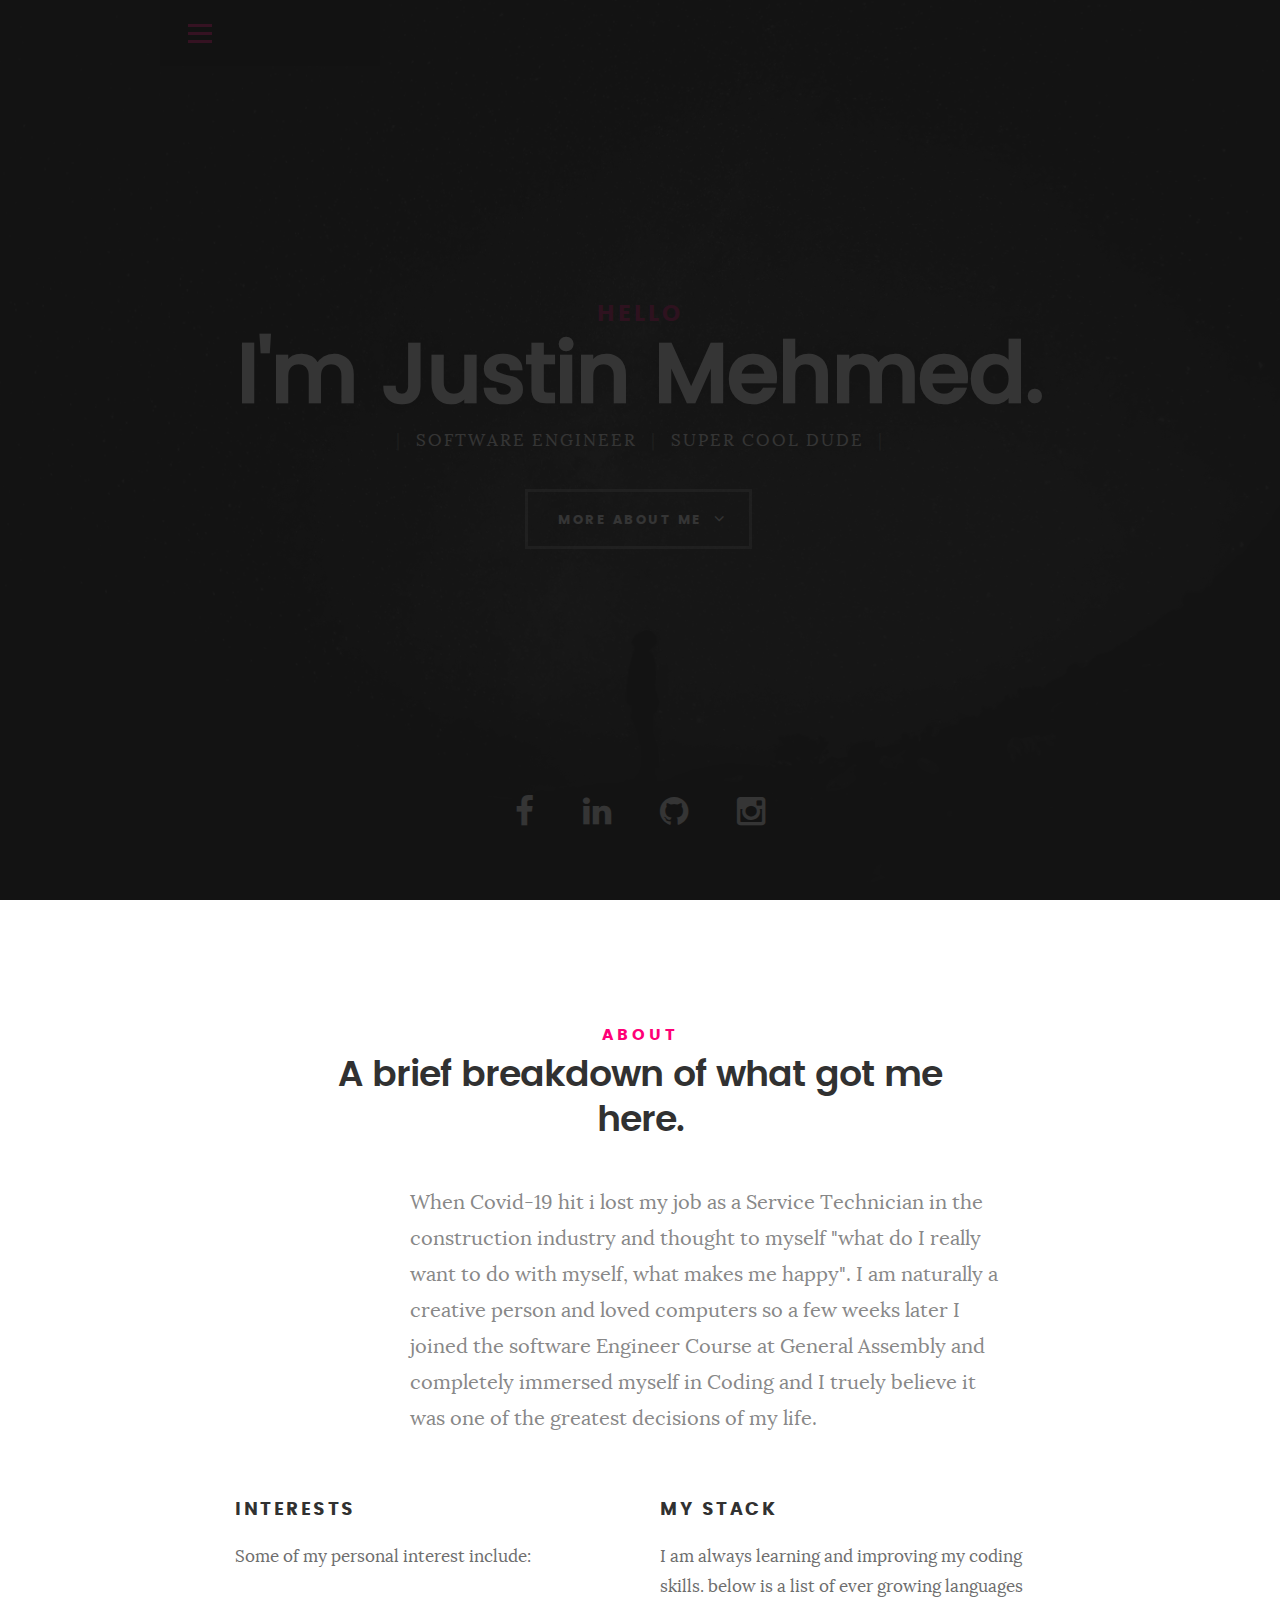
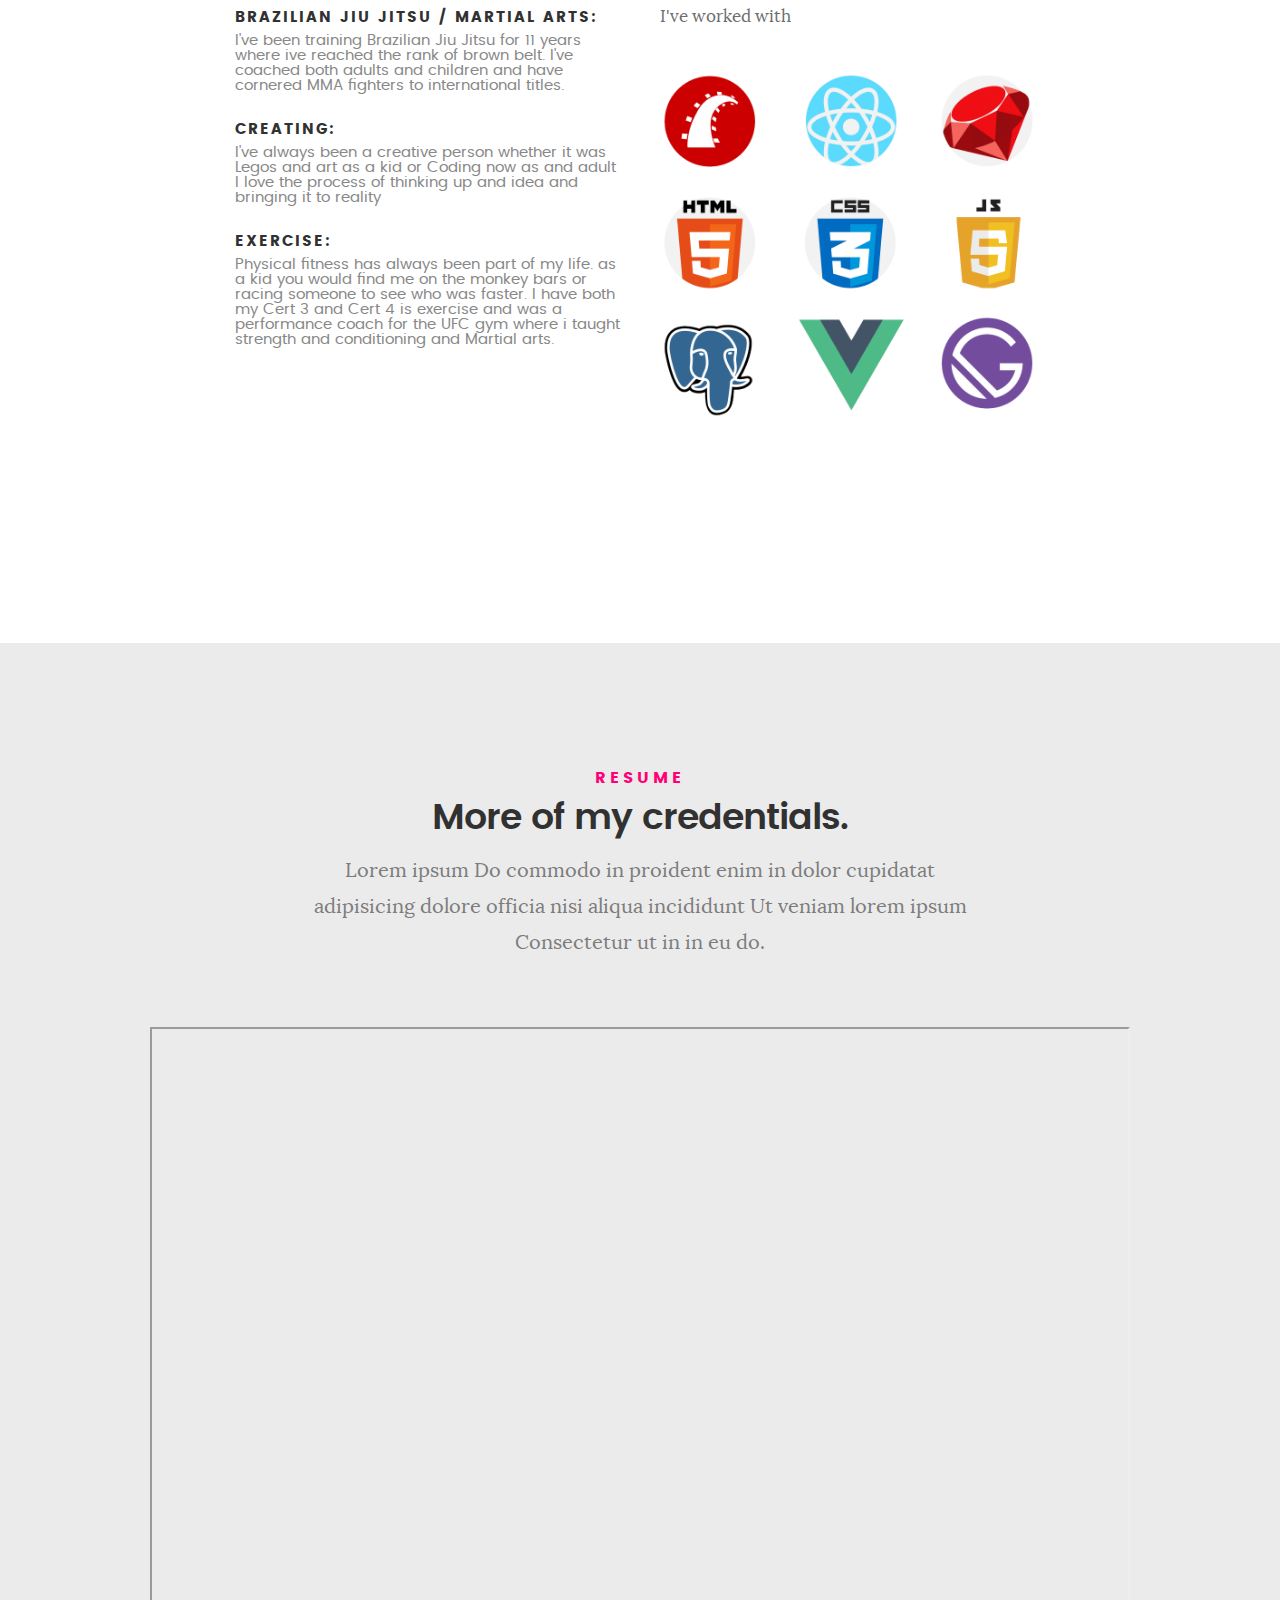
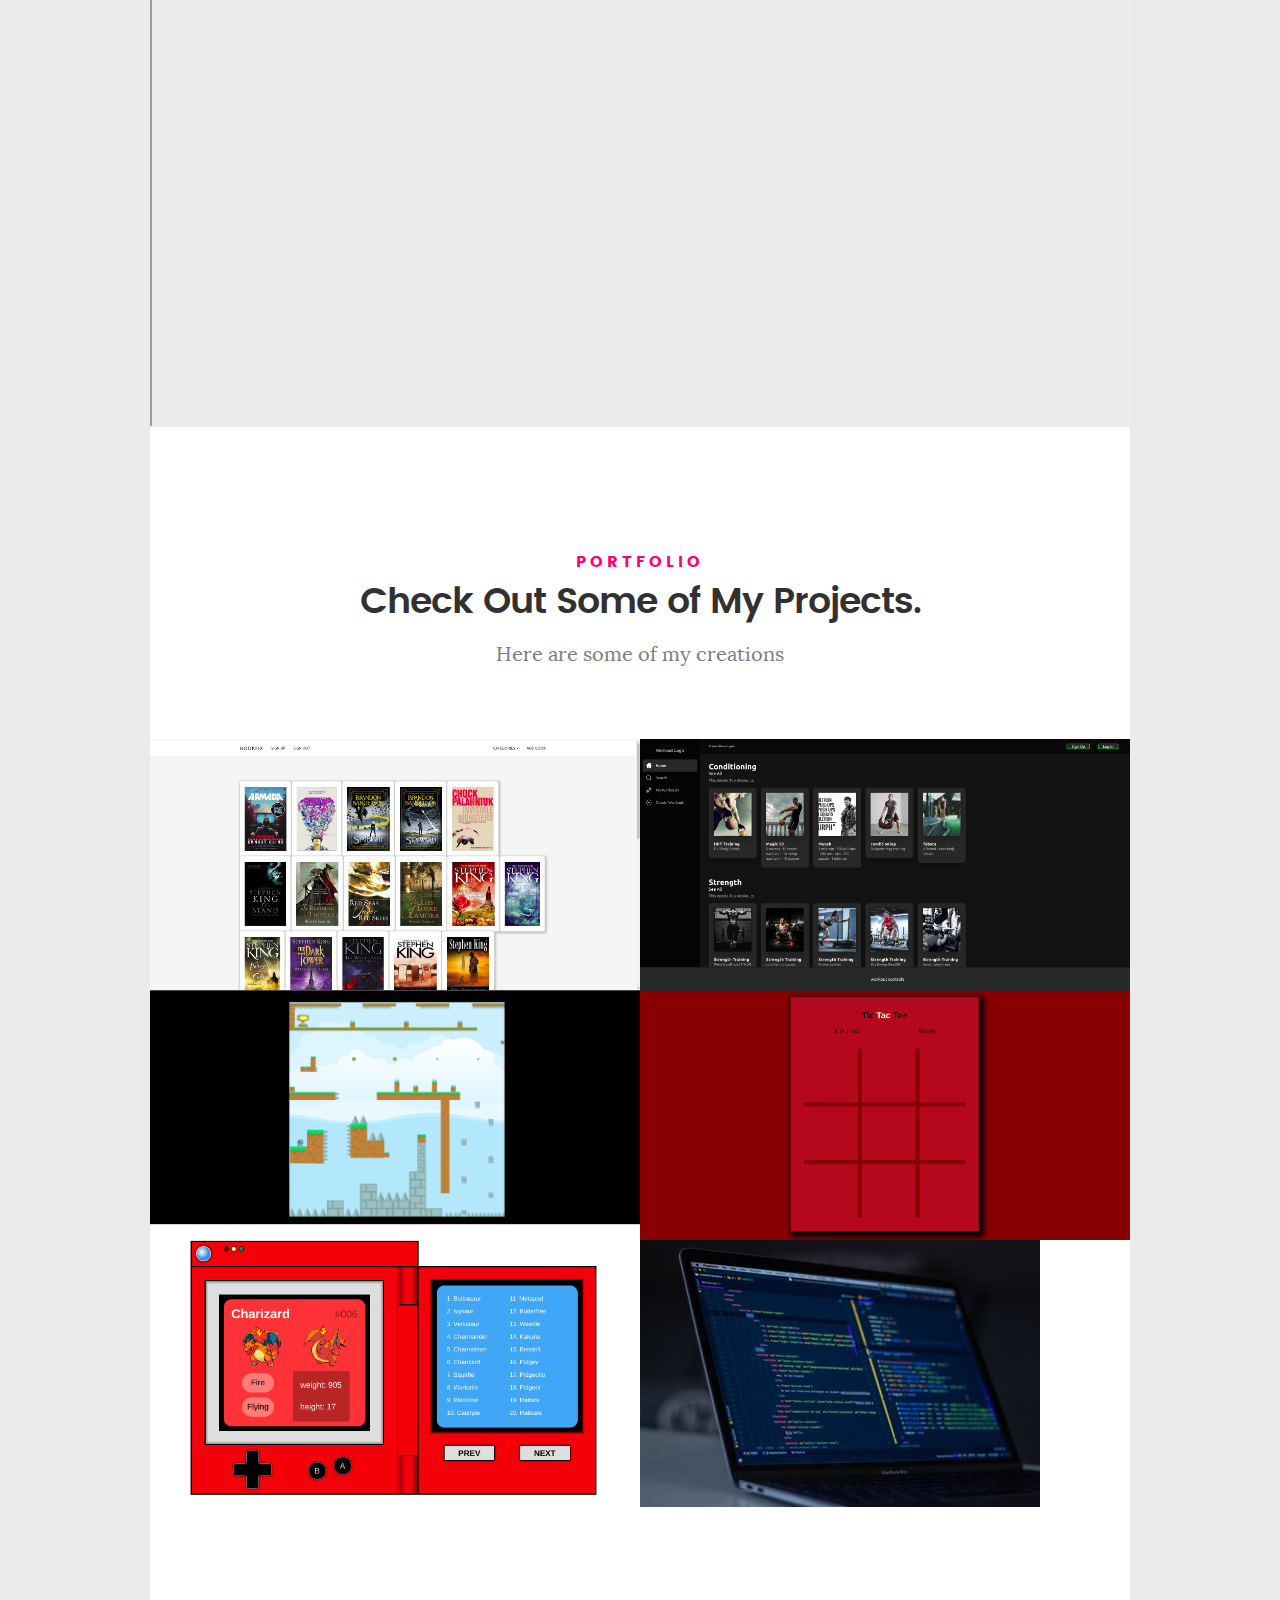
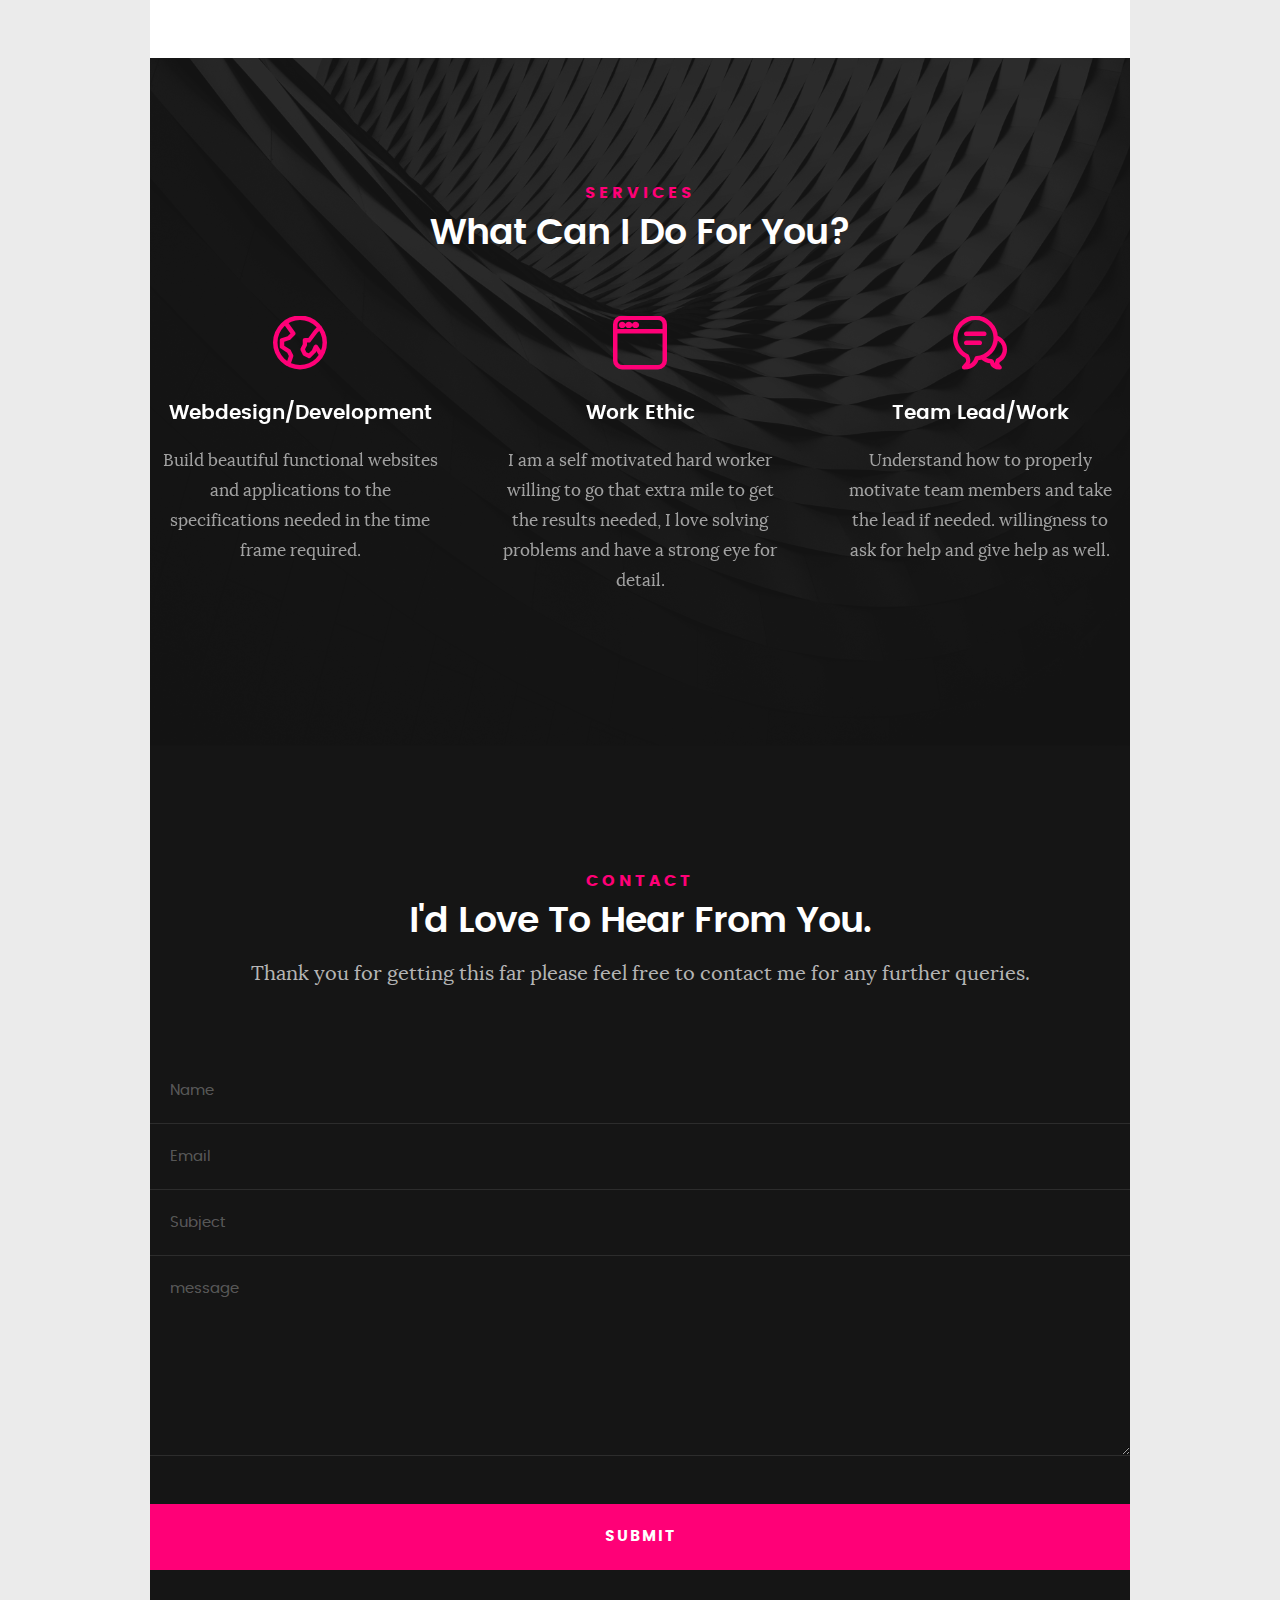
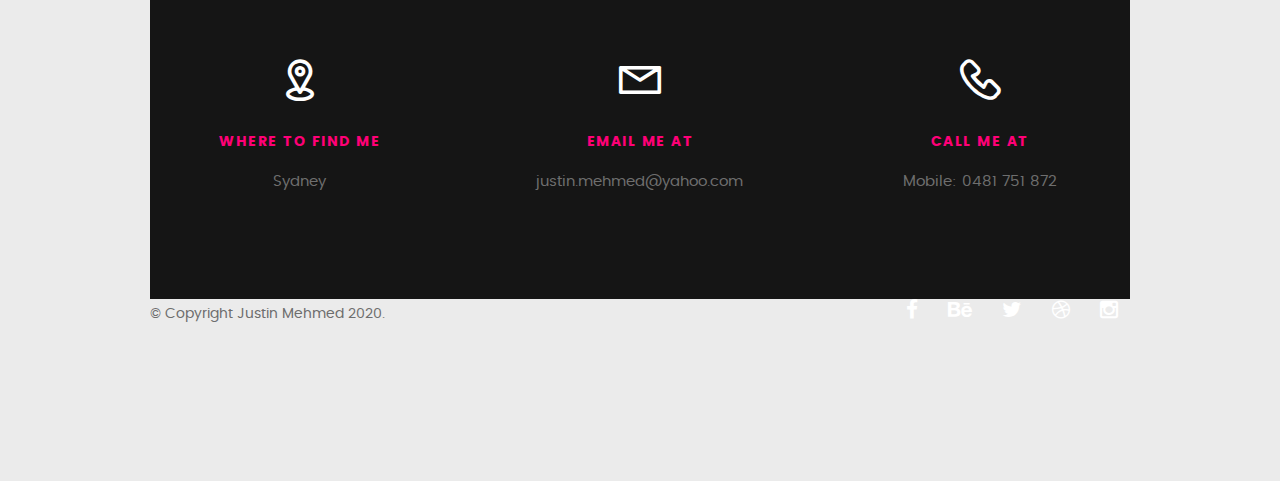
==== index.html @ 05e4f05a "port" ====
<!DOCTYPE html>
<!--[if IE 8 ]><html class="no-js oldie ie8" lang="en"> <![endif]-->
<!--[if IE 9 ]><html class="no-js oldie ie9" lang="en"> <![endif]-->
<!--[if (gte IE 9)|!(IE)]><!--><html class="no-js" lang="en"> <!--<![endif]-->
<head>

   <!--- basic page needs
   ================================================== -->
   <meta charset="utf-8">
	<title>Portfolio</title>
	<meta name="description" content="">  
	<meta name="author" content="">

   <!-- mobile specific metas
   ================================================== -->
	<meta name="viewport" content="width=device-width, initial-scale=1, maximum-scale=1">

 	<!-- CSS
   ================================================== -->
   <link rel="stylesheet" href="css/base.css">  
   <link rel="stylesheet" href="css/main.css">
   <link rel="stylesheet" href="css/vendor.css">     

   <!-- script
   ================================================== -->   
	<script src="js/modernizr.js"></script>
	<script src="js/pace.min.js"></script>

   <!-- favicons
	================================================== -->
	<link rel="icon" type="image/png" href="favicon.png">

</head>

<body id="top">

	<!-- header 
   ================================================== -->
   <header>   	
   	<div class="row">

   		<div class="top-bar">
   			<a class="menu-toggle" href="#"><span>Menu</span></a>

	   		<!-- <div class="logo">
		         <a href="index.html">Menu</a>
		      </div>		       -->

		   	<nav id="main-nav-wrap">
					<ul class="main-navigation">
						<li class="current"><a class="smoothscroll"  href="#intro" title="">Home</a></li>
						<li><a class="smoothscroll"  href="#about" title="">About</a></li>
						<li><a class="smoothscroll"  href="#resume" title="">Resume</a></li>
						<li><a class="smoothscroll"  href="#portfolio" title="">Portfolio</a></li>
						<li><a class="smoothscroll"  href="#services" title="">Services</a></li>					
						<li><a class="smoothscroll"  href="#contact" title="">Contact</a></li>	
									
					</ul>
				</nav>    		
   		</div> <!-- /top-bar --> 
   		
   	</div> <!-- /row --> 		
   </header> <!-- /header -->

	<!-- intro section
   ================================================== -->
   <section id="intro">   

   	<div class="intro-overlay"></div>	

   	<div class="intro-content">
   		<div class="row">

   			<div class="col-twelve">

	   			<h5>Hello</h5>
	   			<h1>I'm Justin Mehmed.</h1>

	   			<p class="intro-position">
	   				<span>Software Engineer</span>
	   				<span>Super Cool Dude</span> 
	   			</p>

	   			<a class="button stroke smoothscroll" href="#about" title="">More About Me</a>

	   		</div>  
   			
   		</div>   		 		
   	</div> <!-- /intro-content --> 

   	<ul class="intro-social">        
         
         <li>
			<a href="https://www.facebook.com/justin.mehmed" target="_blank">
			<i class="fa fa-facebook"></i></a>
		</li>
         <li>
			 <a href="https://www.linkedin.com/in/justinmehmed/" target="_blank" ><i class="fa fa-linkedin"></i></a>
		</li>
         <li><a href="https://github.com/Justinmehmed"><i class="fa fa-github"></i></a></li>
         <li><a href="#"><i class="fa fa-instagram"></i></a></li>
      </ul> <!-- /intro-social -->      	

   </section> <!-- /intro -->


   <!-- about section
   ================================================== -->
   <section id="about">  

   	<div class="row section-intro">
   		<div class="col-twelve">

   			<h5>About</h5>
   			<h1>A brief breakdown of what got me here.</h1>

   			<div class="intro-info">

   				<!-- <img src="images/profile-pic.jpg" alt="Profile Picture"> -->

   				<p class="lead">When Covid-19 hit i lost my job as a Service Technician in the construction industry and thought to myself "what do I really want to do with myself, what makes me happy". I am naturally a creative person and loved computers so a few weeks later I joined the software Engineer Course at General Assembly and completely immersed myself in Coding and I truely believe it was one of the greatest decisions of my life. </p>
   			</div>   			

   		</div>   		
   	</div> <!-- /section-intro -->

   	<div class="row about-content">

   		<div class="col-six tab-full">

   			<h3>Interests</h3>
			   <p>Some of my personal interest include:</p>
			   
   			<ul class="info-list">
   				<li>
   					<strong>Brazilian Jiu Jitsu / martial arts:</strong>
   					<span>I've been training Brazilian Jiu Jitsu for 11 years where ive reached the rank of brown belt. I've coached both adults and children and have cornered MMA fighters to international titles.</span>
   				</li>
   				<li>
   					<strong>Creating:</strong>
   					<span>I've always been a creative person whether it was Legos and art as a kid or Coding now as and adult I love the process of thinking up and idea and bringing it to reality</span>
				   </li>
				   <li>
					<strong>Exercise:</strong>
					<span>Physical fitness has always been part of my life. as a kid you would find me on the monkey bars or racing someone to see who was faster. I have both my Cert 3 and Cert 4 is exercise and was a performance coach for the UFC gym where i taught strength and conditioning and Martial arts.</span>
				</li>

   			</ul> <!-- /info-list -->

   		</div>

   		<div class="col-six tab-full">

   			<h3>My Stack</h3>
			   <p>I am always learning and improving my coding skills. below is a list of ever growing languages I've worked with </p>
			<img src="images/portfolio/stacks.png">

   	</div>

   	

   </section> <!-- /process-->    


   <!-- resume Section
   ================================================== -->
	<section id="resume" class="grey-section">

		<div class="row section-intro">
   		<div class="col-twelve">

   			<h5>Resume</h5>
   			<h1>More of my credentials.</h1>

   			<p class="lead">Lorem ipsum Do commodo in proident enim in dolor cupidatat adipisicing dolore officia nisi aliqua incididunt Ut veniam lorem ipsum Consectetur ut in in eu do.</p>

   		</div>   		
   	</div> <!-- /section-intro--> 

   	<div class="row resume-timeline">

   		<div class="col-twelve resume-header">
			
		   </div>
		   
		   <iframe src="/images/portfolio/Justinmehmed.pdf" width="100%" height="1000px"></iframe>


	<!-- Portfolio Section
   ================================================== -->
	<section id="portfolio">

		<div class="row section-intro">
   		<div class="col-twelve">

   			<h5>Portfolio</h5>
   			<h1>Check Out Some of My Projects.</h1>

   			<p class="lead">Here are some of my creations</p>

   		</div>   		
   	</div> <!-- /section-intro--> 

   	<div class="row portfolio-content">

   		<div class="col-twelve">

   			<!-- portfolio-wrapper -->
	         <div id="folio-wrapper" class="block-1-2 block-mob-full stack">

	         	<div class="bgrid folio-item">
	               <div class="item-wrap">
	               	<img src="images/portfolio/bookfix.png" alt="bookfix">
	                  <a href="#modal-01" class="overlay">	                  	           
	                     <div class="folio-item-table">
	                     	<div class="folio-item-cell">
		     					       <h3 class="folio-title">BookFix</h3>	     					    
		     					    	 <span class="folio-types">
		     					       	  Ruby on Rails
		     					       </span>
		     					   </div>	                      	
	                     </div>                    
	                  </a>
	               </div>	               
	        		</div> <!-- /folio-item -->

	        		<div class="bgrid folio-item">
	               <div class="item-wrap">
	               	<img src="images/portfolio/workoutapp.png" alt="workoutApp">
	               	<a href="#modal-02" class="overlay">              		                  
	                     <div class="folio-item-table">
	                     	<div class="folio-item-cell">
	                     		<h3 class="folio-title">WorkoutApp</h3>	     					    
		     					    	<span class="folio-types">
		     					       	  React / rails
		     					      </span>		     		
		     					   </div> 	                      	
	                     </div>                    
	                  </a>
	               </div>
	        		</div> <!-- /folio-item -->

	            <div class="bgrid folio-item">
	               <div class="item-wrap">
	               	<img src="images/portfolio/phasergame.png"alt="Jumpman">
	                  <a href="#modal-03" class="overlay">             		                  
	                     <div class="folio-item-table">
	                     	<div class="folio-item-cell">
	                     		<h3 class="folio-title">Jumpman</h3>	     					    
		     					    	<span class="folio-types">
		     					       	  Phaser3
		     					      </span>		     		
		     					   </div> 	                      	
	                     </div>                    
	                  </a>
	               </div>
	        		</div> <!-- /folio-item -->

	            <div class="bgrid folio-item">
	               <div class="item-wrap">
	               	<img src="images/portfolio/tictactoe.png" alt="tictactoe">
	                  <a href="#modal-04" class="overlay">                  	                 
	                     <div class="folio-item-table">
	                     	<div class="folio-item-cell">
	                     		<h3 class="folio-title">TicTacToe</h3>	     					    
		     					    	<span class="folio-types">
		     					       	  JavaScript
		     					      </span>		     		
		     					   </div>  	                      	
	                     </div>                    
	                  </a>
	               </div>
	        		</div> <!-- /folio-item -->     

	        		<div class="bgrid folio-item">
	               <div class="item-wrap">
	               	<img src="images/portfolio/pokemon.png" alt="pokedex">
	                  <a href="#modal-05" class="overlay">             		                  
	                     <div class="folio-item-table">
	                     	<div class="folio-item-cell">
	                     		<h3 class="folio-title">Pokedex</h3>	     					    
		     					    	<span class="folio-types">
		     					       	  JQuery / Ajax
		     					      </span>		     		
		     					   </div> 	                      	
	                     </div>                    
	                  </a>
	               </div>
	        		</div> <!-- /folio-item -->

	            <div class="bgrid folio-item">
	               <div class="item-wrap">
	               	<img src="images/portfolio/modals/more.jpeg" alt="soon">
	                  <a href="#modal-06" class="overlay">
	                     <div class="folio-item-table">
	                     	<div class="folio-item-cell">
	                     		<h3 class="folio-title">Watch this space</h3>	     					    
		     					    	<span class="folio-types">
		     					       	 More to Come
		     					      </span>		     		
		     					   </div>	                      	
	                     </div>                    
	                  </a>
	               </div>
	        		</div> /folio-item   

	            <!-- modal popups - begin
	            ============================================================= -->
	            <div id="modal-01" class="popup-modal slider mfp-hide">	

				     	<div class="media">
				     		<img src="images/portfolio/modals/bookfixscreen.png" alt="" />
				     	</div>      	

					   <div class="description-box">
					      <h4>BookFix</h4>		      
					      <p>Rate, review and add new cool books.</p>

					      <div class="categories">Ruby On Rails</div>			               
					   </div>

			         <div class="link-box">
						<a href="https://shrouded-scrubland-11628.herokuapp.com/" 
						target="_blank" >Visit</a>
					      <a href="#" class="popup-modal-dismiss">Close</a>
			         </div>		      

				   </div> <!-- /workout app-->

				   <div id="modal-02" class="popup-modal slider mfp-hide">	

				     	<div class="media">
				     		<img src="images/portfolio/workoutapp.png" alt="" />
				     	</div>      	

					   <div class="description-box">
					      <h4>Workout App</h4>		      
					      <p> Users can create and share workouts they have made , a work in progress .</p>

					      <div class="categories">React / Ruby On Rails</div>			               
					   </div>

			         <div class="link-box">
			            <a href="http://www.behance.net">Visit</a>
					      <a href="#" class="popup-modal-dismiss">Close</a>
			         </div>		      

				   </div> <!-- /Jumpman -->

				   <div id="modal-03" class="popup-modal slider mfp-hide">	

				     	<div class="media">
				     		<img src="images/portfolio/modals/jumpman.jpg" target="_blank" alt="Jumpman" />
				     	</div>      	

					   <div class="description-box">
					      <h4>Jumpman</h4>		      
					      <p>A 2d platformer based on Mario Map Maker. try it out , its not as easy as it looks </p>

					      <div class="categories">Phaser3</div>			               
					   </div>

			         <div class="link-box">
			            <a href="https://justinmehmed.github.io/Phaser3/">Visit</a>
					      <a href="#" class="popup-modal-dismiss">Close</a>
			         </div>		      

				   </div> <!-- /tictactoe -->

				   <div id="modal-04" class="popup-modal slider mfp-hide">	

				     	<div class="media">
				     		<img src="images/portfolio/tictactoe.png" alt="tictactoe" />
				     	</div>      	

					   <div class="description-box">
					      <h4>TicTacToe</h4>		      
					      <p>A playable TicTacToe game made with javaScript.</p>

					      <div class="categories">JavaScript</div>			               
					   </div>

			         <div class="link-box">
			            <a href="http://www.behance.net">Visit</a>
					      <a href="#" class="popup-modal-dismiss">Close</a>
			         </div>		      

				   </div> <!-- /pokemon -->

				   <div id="modal-05" class="popup-modal slider mfp-hide">	

				     	<div class="media">
				     		<img src="images/portfolio/pokemon.png" alt="Pokedex" />
				     	</div>      	

					   <div class="description-box">
					      <h4>Pokedex</h4>		      
					      <p>A functional pokemon pokedex using the pokemon API .</p>

					      <div class="categories">Jquery / Ajax</div>			               
					   </div>

			         <div class="link-box">
			            <a href="https://justinmehmed.github.io/Pokedex/">Visit</a>
					      <a href="#" class="popup-modal-dismiss">Close</a>
			         </div>		      

			   </div> <!-- /modal-05 -->

				   <div id="modal-06" class="popup-modal slider mfp-hide">
 
				     	<div class="media">
				     		<img src="images/portfolio/modals/more.jpeg" alt="" />
				     	</div>      	 

					   <div class="description-box">
					      <h4>More Projects to come</h4>		      
					      <p>as my knowledge grows so will this space.</p>

					      <div class="categories">Something Awesome</div>			               
					   </div>

			         <div class="link-box">>
					      <a href="#" class="popup-modal-dismiss">Close</a>
			         </div>		      

				   </div> /modal-06


				   <!-- modal popups - end
	            ============================================================= -->

	         </div> <!-- /portfolio-wrapper --> 

   		</div>  <!-- /twelve -->   

   	</div> <!-- /portfolio-content --> 
		
	</section> <!-- /portfolio --> 



	
	<!-- services Section
   ================================================== -->
	<section id="services">

		<div class="overlay"></div>

		<div class="row section-intro">
   		<div class="col-twelve">

   			<h5>Services</h5>
   			<h1>What Can I Do For You?</h1>

   			<p class="lead"> </p>

   		</div>   		
   	</div> <!-- /section-intro -->

   	<div class="row services-content">

   		<div id="owl-slider" class="owl-carousel services-list">

	      	<div class="service">	

	      		<span class="icon"><i class="icon-earth"></i></span>            

	            <div class="service-content">	

	            	 <h3>Webdesign/Development</h3>

		            <p class="desc">Build beautiful functional websites and applications to the specifications needed in the time frame required.
	         		</p>
	         		
	         	</div> 	         	 

				</div> <!-- /service -->

				<div class="service">	

					<span class="icon"><i class="icon-window"></i></span>                          

	            <div class="service-content">	

	            	<h3>Work Ethic</h3>  

		            <p class="desc">I am a self motivated hard worker willing to go that extra mile to get the results needed, I love solving problems and have a strong eye for detail.
	         		</p>

	            </div>	                          

			   </div> <!-- /service -->

			 

			   <div class="service">

			   	<span class="icon"><i class="icon-chat"></i></span>	   	           

	            <div class="service-content">

	            	 <h3>Team Lead/Work </h3>

		            <p class="desc">Understand how to properly motivate team members and take the lead if needed. willingness to ask for help and give help as well. 
	        			</p> 
	        			
	            </div>	               

			   </div> <!-- /service -->

	      </div> <!-- /services-list -->
   		
   	</div> <!-- /services-content -->
		
	</section> <!-- /services -->	
	
   <!-- contact
   ================================================== -->
	<section id="contact">

		<div class="row section-intro">
   		<div class="col-twelve">

   			<h5>Contact</h5>
   			<h1>I'd Love To Hear From You.</h1>

   			<p class="lead">Thank you for getting this far please feel free to contact me for any further queries.</p>

   		</div> 
   	</div> <!-- /section-intro -->

   	<div class="row contact-form">

   		<div class="col-twelve">

            <!-- form -->
            <form name="contactForm" id="contactForm" method="post" action="">
      			<fieldset>

                  <div class="form-field">
 						   <input name="contactName" type="text" id="contactName" placeholder="Name" value="" minlength="2" required="">
                  </div>
                  <div class="form-field">
	      			   <input name="contactEmail" type="email" id="contactEmail" placeholder="Email" value="" required="">
	               </div>
                  <div class="form-field">
	     				   <input name="contactSubject" type="text" id="contactSubject" placeholder="Subject" value="">
	               </div>                       
                  <div class="form-field">
	                 	<textarea name="contactMessage" id="contactMessage" placeholder="message" rows="10" cols="50" required=""></textarea>
	               </div>                      
                 <div class="form-field">
                     <button class="submitform">Submit</button>
                     <div id="submit-loader">
                        <div class="text-loader">Sending...</div>                             
       				      <div class="s-loader">
								  	<div class="bounce1"></div>
								  	<div class="bounce2"></div>
								  	<div class="bounce3"></div>
								</div>
							</div>
                  </div>

      			</fieldset>
      		</form> <!-- Form End -->

            <!-- contact-warning -->
            <div id="message-warning">            	
            </div>            
            <!-- contact-success -->
      		<div id="message-success">
               <i class="fa fa-check"></i>Your message was sent, thank you!<br>
      		</div>

         </div> <!-- /col-twelve -->
   		
   	</div> <!-- /contact-form -->

   	<div class="row contact-info">

   		<div class="col-four tab-full">

   			<div class="icon">
   				<i class="icon-pin"></i>
   			</div>

   			<h5>Where to find me</h5>

   			<p>
            Sydney 
            </p>

   		</div>

   		<div class="col-four tab-full collapse">

   			<div class="icon">
   				<i class="icon-mail"></i>
   			</div>

   			<h5>Email Me At</h5>

   			<p>justin.mehmed@yahoo.com<br>		     
			   </p>

   		</div>

   		<div class="col-four tab-full">

   			<div class="icon">
   				<i class="icon-phone"></i>
   			</div>

   			<h5>Call Me At</h5>

   			<p>	Mobile: 0481 751 872
			</p>

   		</div>
   		
   	</div> <!-- /contact-info -->
		
	</section> <!-- /contact -->


   <!-- footer
   ================================================== -->

   <footer>
     	<div class="row">

     		<div class="col-six tab-full pull-right social">

     			<ul class="footer-social">        
			      <li><a href="#"><i class="fa fa-facebook"></i></a></li>
			      <li><a href="#"><i class="fa fa-behance"></i></a></li>
			      <li><a href="#"><i class="fa fa-twitter"></i></a></li>
			      <li><a href="#"><i class="fa fa-dribbble"></i></a></li>
			      <li><a href="#"><i class="fa fa-instagram"></i></a></li>
			   </ul> 
	      		
	      </div>

      	<div class="col-six tab-full">
	      	<div class="copyright">
		        	<span>© Copyright Justin Mehmed 2020.</span>          	
		         </div>		                  
	      	</div>

	      	<div id="go-top">
		         <a class="smoothscroll" title="Back to Top" href="#top"><i class="fa fa-long-arrow-up"></i></a>
		      </div>

      	</div> <!-- /row -->     	
   </footer>  

   <div id="preloader"> 
    	<div id="loader"></div>
   </div> 

   <!-- Java Script
   ================================================== --> 
   <script src="js/jquery-2.1.3.min.js"></script>
   <script src="js/plugins.js"></script>
   <script src="js/main.js"></script>

</body>

</html>
---- css/base.css ----
/**
 * =================================================================== 
 *
 *  Kards v1.0 Base Stylesheet
 *  url: styleshout.com
 *  03-01-2016
 *  ------------------------------------------------------------------
 *  TOC:
 *  01. reset
 *  02. basic/base setup styles
 *  03. grid
 *  04. MISC
 *
 * =================================================================== 
 */

/** 
 * ===================================================================
 * 01. reset - normalize.css v3.0.2 | MIT License | git.io/normalize
 *
 * ------------------------------------------------------------------- 
 */
html {
	font-family: sans-serif;
	-ms-text-size-adjust: 100%;
	-webkit-text-size-adjust: 100%;
}

body {
	margin: 0;
}

article,
aside,
details,
figcaption,
figure,
footer,
header,
hgroup,
main,
menu,
nav,
section,
summary {
	display: block;
}

audio,
canvas,
progress,
video {
	display: inline-block;
	vertical-align: baseline;
}

audio:not([controls]) {
	display: none;
	height: 0;
}

[hidden],
template {
	display: none;
}

a {
	background: transparent;
}

a:active,
a:hover {
	outline: 0;
}

abbr[title] {
	border-bottom: 1px dotted;
}

b,
strong {
	font-weight: bold;
}

dfn {
	font-style: italic;
}

h1 {
	font-size: 2em;
	margin: 0.67em 0;
}

mark {
	background: #ff0;
	color: #000;
}

small {
	font-size: 80%;
}

sub,
sup {
	font-size: 75%;
	line-height: 0;
	position: relative;
	vertical-align: baseline;
}

sup {
	top: -0.5em;
}

sub {
	bottom: -0.25em;
}

img {
	border: 0;
}

svg:not(:root) {
	overflow: hidden;
}

figure {
	margin: 1em 40px;
}

hr {
	-moz-box-sizing: content-box;
	box-sizing: content-box;
	height: 0;
}

pre {
	overflow: auto;
}

code,
kbd,
pre,
samp {
	font-family: monospace, monospace;
	font-size: 1em;
}

button,
input,
optgroup,
select,
textarea {
	color: inherit;
	font: inherit;
	margin: 0;
}

button {
	overflow: visible;
}

button,
select {
	text-transform: none;
}

button,
html input[type="button"],
input[type="reset"],
input[type="submit"] {
	-webkit-appearance: button;
	cursor: pointer;
}

button[disabled],
html input[disabled] {
	cursor: default;
}

button::-moz-focus-inner,
input::-moz-focus-inner {
	border: 0;
	padding: 0;
}

input {
	line-height: normal;
}

input[type="checkbox"],
input[type="radio"] {
	box-sizing: border-box;
	padding: 0;
}

input[type="number"]::-webkit-inner-spin-button,
input[type="number"]::-webkit-outer-spin-button {
	height: auto;
}

input[type="search"] {
	-webkit-appearance: textfield;
	-moz-box-sizing: content-box;
	-webkit-box-sizing: content-box;
	box-sizing: content-box;
}

input[type="search"]::-webkit-search-cancel-button,
input[type="search"]::-webkit-search-decoration {
	-webkit-appearance: none;
}

fieldset {
	border: 1px solid #c0c0c0;
	margin: 0 2px;
	padding: 0.35em 0.625em 0.75em;
}

legend {
	border: 0;
	padding: 0;
}

textarea {
	overflow: auto;
}

optgroup {
	font-weight: bold;
}

table {
	border-collapse: collapse;
	border-spacing: 0;
}

td,
th {
	padding: 0;
}

/** 
 * ===================================================================
 * 02. basic/base setup styles - (_basic.scss)
 *
 * ------------------------------------------------------------------- 
 */
html {
	font-size: 62.5%;
	box-sizing: border-box;
}

*,
*::before,
*::after {
	box-sizing: inherit;
}

body {
	font-weight: normal;
	line-height: 1;
	text-rendering: optimizeLegibility;
	word-wrap: break-word;
	-webkit-overflow-scrolling: touch;
	-webkit-text-size-adjust: none;
}

body,
input,
button {
	-moz-osx-font-smoothing: grayscale;
	-webkit-font-smoothing: antialiased;
}

/**
 * Media - (_basic.scss)
 * ------------------------------------------------------------------- 
 */
img,
video {
	max-width: 100%;
	height: auto;
}

/**
 * Typography resets - (_basic.scss)
 * ------------------------------------------------------------------- 
 */
div,
dl,
dt,
dd,
ul,
ol,
li,
h1,
h2,
h3,
h4,
h5,
h6,
pre,
form,
p,
blockquote,
th,
td {
	margin: 0;
	padding: 0;
}

h1,
h2,
h3,
h4,
h5,
h6 {
	-webkit-font-variant-ligatures: common-ligatures;
	-moz-font-variant-ligatures: common-ligatures;
	font-variant-ligatures: common-ligatures;
	text-rendering: optimizeLegibility;
}

em,
i {
	font-style: italic;
	line-height: inherit;
}

strong,
b {
	font-weight: bold;
	line-height: inherit;
}

small {
	font-size: 60%;
	line-height: inherit;
}

ol,
ul {
	list-style: none;
}

li {
	display: block;
}

/**
 * links - (_basic.scss)
 * ------------------------------------------------------------------- 
 */
a {
	text-decoration: none;
	line-height: inherit;
}

a img {
	border: none;
}

/**
 * inputs - (_basic.scss)
 * ------------------------------------------------------------------- 
 */
fieldset {
	margin: 0;
	padding: 0;
}

input[type="email"],
input[type="number"],
input[type="search"],
input[type="text"],
input[type="tel"],
input[type="url"],
input[type="password"],
textarea {
	-webkit-appearance: none;
	-moz-appearance: none;
	-ms-appearance: none;
	-o-appearance: none;
	appearance: none;
}

/** 
 * ===================================================================
 * 03. grid - (_grid.scss)
 *
 * ------------------------------------------------------------------- 
 */
.row {
	width: 94%;
	max-width: 1140px;
	margin: 0 auto;
}

.row:before,
.row:after {
	content: "";
	display: table;
}

.row:after {
	clear: both;
}

.row .row {
	width: auto;
	max-width: none;
	margin-left: -20px;
	margin-right: -20px;
}

[class*="col-"],
.bgrid {
	float: left;
}

[class*="col-"] + [class*="col-"].end {
	float: right;
}

[class*="col-"] {
	padding: 0 20px;
}

.col-one {
	width: 8.33333%;
}

.col-two,
.col-1-6 {
	width: 16.66667%;
}

.col-three,
.col-1-4 {
	width: 25%;
}

.col-four,
.col-1-3 {
	width: 33.33333%;
}

.col-five {
	width: 41.66667%;
}

.col-six,
.col-1-2 {
	width: 50%;
}

.col-seven {
	width: 58.33333%;
}

.col-eight,
.col-2-3 {
	width: 66.66667%;
}

.col-nine,
.col-3-4 {
	width: 75%;
}

.col-ten,
.col-5-6 {
	width: 83.33333%;
}

.col-eleven {
	width: 91.66667%;
}

.col-twelve,
.col-full {
	width: 100%;
}

/**
 * small screens - (_grid.scss)
 * --------------------------------------------------------------- 
 */
@media screen and (max-width:1024px) {
	.row .row {
		margin-left: -18px;
		margin-right: -18px;
	}

	[class*="col-"] {
		padding: 0 18px;
	}

}

/**
 * tablets - (_grid.scss)
 * --------------------------------------------------------------- 
 */
@media screen and (max-width:768px) {
	.row {
		width: auto;
		padding-left: 30px;
		padding-right: 30px;
	}

	.row .row {
		padding-left: 0;
		padding-right: 0;
		margin-left: -15px;
		margin-right: -15px;
	}

	[class*="col-"] {
		padding: 0 15px;
	}

	.tab-1-4 {
		width: 25%;
	}

	.tab-1-3 {
		width: 33.33333%;
	}

	.tab-1-2 {
		width: 50%;
	}

	.tab-2-3 {
		width: 66.66667%;
	}

	.tab-3-4 {
		width: 75%;
	}

	.tab-full {
		width: 100%;
	}

}

/**
 * large mobile devices - (_grid.scss)
 * --------------------------------------------------------------- 
 */
@media screen and (max-width:600px) {
	.row {
		padding-left: 25px;
		padding-right: 25px;
	}

	.row .row {
		margin-left: -10px;
		margin-right: -10px;
	}

	[class*="col-"] {
		padding: 0 10px;
	}

	.mob-1-4 {
		width: 25%;
	}

	.mob-1-2 {
		width: 50%;
	}

	.mob-3-4 {
		width: 75%;
	}

	.mob-full {
		width: 100%;
	}

}

/**
 * small mobile devices - (_grid.scss)
 * --------------------------------------------------------------- 
 */
@media screen and (max-width:400px) {
	.row .row {
		padding-left: 0;
		padding-right: 0;
		margin-left: 0;
		margin-right: 0;
	}

	[class*="col-"] {
		width: 100% !important;
		float: none !important;
		clear: both !important;
		margin-left: 0;
		margin-right: 0;
		padding: 0;
	}

	[class*="col-"] + [class*="col-"].end {
		float: none;
	}

}

/** 
 * ===================================================================
 * block grids - (_grid.scss)
 *
 * ------------------------------------------------------------------- 
 */
[class*="block-"]:before,
[class*="block-"]:after {
	content: "";
	display: table;
}

[class*="block-"]:after {
	clear: both;
}

.block-1-6 .bgrid {
	width: 16.66667%;
}

.block-1-4 .bgrid {
	width: 25%;
}

.block-1-3 .bgrid {
	width: 33.33333%;
}

.block-1-2 .bgrid {
	width: 50%;
}

/**
 * Clearing for block grid columns. Allow columns with 
 * different heights to align properly.
 */
.block-1-6 .bgrid:nth-child(6n+1),
.block-1-4 .bgrid:nth-child(4n+1),
.block-1-3 .bgrid:nth-child(3n+1),
.block-1-2 .bgrid:nth-child(2n+1) {
	clear: both;
}

/**
 * small screens - (_grid.scss)
 * --------------------------------------------------------------- 
 */
@media screen and (max-width:1024px) {
	.block-s-1-6 .bgrid {
		width: 16.66667%;
	}

	.block-s-1-4 .bgrid {
		width: 25%;
	}

	.block-s-1-3 .bgrid {
		width: 33.33333%;
	}

	.block-s-1-2 .bgrid {
		width: 50%;
	}

	.block-s-full .bgrid {
		width: 100%;
		clear: both;
	}

	[class*="block-s-"] .bgrid:nth-child(n) {
		clear: none;
	}

	.block-s-1-6 .bgrid:nth-child(6n+1),
	.block-s-1-4 .bgrid:nth-child(4n+1),
	.block-s-1-3 .bgrid:nth-child(3n+1),
	.block-s-1-2 .bgrid:nth-child(2n+1) {
		clear: both;
	}

}

/**
 * tablets - (_grid.scss)
 * --------------------------------------------------------------- 
 */
@media screen and (max-width:768px) {
	.block-tab-1-6 .bgrid {
		width: 16.66667%;
	}

	.block-tab-1-4 .bgrid {
		width: 25%;
	}

	.block-tab-1-3 .bgrid {
		width: 33.33333%;
	}

	.block-tab-1-2 .bgrid {
		width: 50%;
	}

	.block-tab-full .bgrid {
		width: 100%;
		clear: both;
	}

	[class*="block-tab-"] .bgrid:nth-child(n) {
		clear: none;
	}

	.block-tab-1-6 .bgrid:nth-child(6n+1),
	.block-tab-1-4 .bgrid:nth-child(4n+1),
	.block-tab-1-3 .bgrid:nth-child(3n+1),
	.block-tab-1-2 .bgrid:nth-child(2n+1) {
		clear: both;
	}

}

/**
 * large mobile devices - (_grid.scss)
 * --------------------------------------------------------------- 
 */
@media screen and (max-width:600px) {
	.block-mob-1-6 .bgrid {
		width: 16.66667%;
	}

	.block-mob-1-4 .bgrid {
		width: 25%;
	}

	.block-mob-1-3 .bgrid {
		width: 33.33333%;
	}

	.block-mob-1-2 .bgrid {
		width: 50%;
	}

	.block-mob-full .bgrid {
		width: 100%;
		clear: both;
	}

	[class*="block-mob-"] .bgrid:nth-child(n) {
		clear: none;
	}

	.block-mob-1-6 .bgrid:nth-child(6n+1),
	.block-mob-1-4 .bgrid:nth-child(4n+1),
	.block-mob-1-3 .bgrid:nth-child(3n+1),
	.block-mob-1-2 .bgrid:nth-child(2n+1) {
		clear: both;
	}

}

/**
 * stack on small mobile devices - (_grid.scss)
 * --------------------------------------------------------------- 
 */
@media screen and (max-width:400px) {
	.stack .bgrid {
		width: 100% !important;
		float: none !important;
		clear: both !important;
		margin-left: 0;
		margin-right: 0;
	}

}

/** 
 * ===================================================================
 * 04. MISC  - (_grid.scss)
 *
 * ------------------------------------------------------------------- 
 */

/**
 * Clearing - (http://nicolasgallagher.com/micro-clearfix-hack/
 */
.group:before,
.group:after {
	content: "";
	display: table;
}

.group:after {
	clear: both;
}

/**
 * Misc Helper Styles 
 */
.hide {
	display: none;
}

.invisible {
	visibility: hidden;
}

.antialiased {
	-webkit-font-smoothing: antialiased;
	-moz-osx-font-smoothing: grayscale;
}

.remove-bottom {
	margin-bottom: 0;
}

.half-bottom {
	margin-bottom: 1.5rem !important;
}

.add-bottom {
	margin-bottom: 3rem !important;
}

.no-border {
	border: none;
}

.full-width {
	width: 100%;
}

.text-center {
	text-align: center;
}

.text-left {
	text-align: left;
}

.text-right {
	text-align: right;
}

.pull-left {
	float: left;
}

.pull-right {
	float: right;
}

.align-center {
	margin-left: auto;
	margin-right: auto;
	text-align: center;
}

/*# sourceMappingURL=base.css.map */
---- css/main.css ----
/**
 * =================================================================== 
 *
 *  Kards v1.0 Main Stylesheet
 *  url: styleshout.com
 *  03-01-2016
 *  ------------------------------------------------------------------
 *  TOC:
 *  01. webfonts and iconfonts
 *  02. base style overrides
 *  03. typography & general theme styles
 *  04. preloader
 *  05. forms
 *  06. buttons 
 *  07. other components
 *  08. common styles
 *  09. header styles
 *  10. intro
 *  11. about
 *  12. resume
 *  13. portfolio
 *  14. call-to-action section
 *  15. services
 *  16. stats
 *  17. contact
 *  18. footer
 *
 * =================================================================== 
 */


/** 
 * ===================================================================
 * 01. webfonts and iconfonts - (_document-setup.scss)
 *
 * ------------------------------------------------------------------- 
 */
@import url("fonts.css");
@import url("font-awesome/css/font-awesome.min.css");
@import url("micons/micons.css");


/** 
 * ===================================================================
 * 02. base style overrides - (_document-setup.scss)
 *
 * ------------------------------------------------------------------- 
 */
html {
	font-size: 10px;
}

@media only screen and (max-width:1024px) {
	html {
		font-size: 9.411764705882353px;
	}
}
@media only screen and (max-width:768px) {
	html {
		font-size: 10px;
	}
}
@media only screen and (max-width:400px) {
	html {
		font-size: 9.411764705882353px;
	}
}

html, body {
	height: 100%;
}
body {
	background: #151515;
	font-family: "lora-regular", serif;
	font-size: 1.7rem;
	line-height: 3rem;
	color: #6e6e6e;
}

/**
 * links - (_document-setup.scss)
 * -------------------------------------------------------------------
 */
a, a:visited {
	color: #000000;
	-moz-transition: all 0.3s ease-in-out;
	-o-transition: all 0.3s ease-in-out;
	-webkit-transition: all 0.3s ease-in-out;
	-ms-transition: all 0.3s ease-in-out;
	transition: all 0.3s ease-in-out;
}
a:hover, a:focus, a:active {
	color: #FF0077;
	outline: 0;
}

/** 
 * ===================================================================
 * 03. typography & general theme styles - (_document-setup.scss)
 *
 * ------------------------------------------------------------------- 
 */
h1, h2, h3, h4, h5, h6, .h01, .h02, .h03, .h04, .h05, .h06 {
	font-family: "poppins-semibold", sans-serif;
	color: #313131;
	font-style: normal;
	text-rendering: optimizeLegibility;
	margin-bottom: 2.1rem;
}
h3, .h03, h4, .h04 {
	margin-bottom: 1.8rem;
}
h5, .h05, h6, .h06 {
	font-family: "poppins-bold";
	margin-bottom: 1.2rem;
}
h1, .h01 {
	font-size: 3.1rem;
	line-height: 1.355;
	letter-spacing: -.1rem;
}
@media only screen and (max-width:600px) {
	h1, .h01 {
		font-size: 2.6rem;
		letter-spacing: -.07rem;
	}
}
h2, .h02 {
	font-size: 2.4rem;
	line-height: 1.25;
}
h3, .h03 {
	font-size: 2rem;
	line-height: 1.5;
}
h4, .h04 {
	font-size: 1.7rem;
	line-height: 1.765;
}
h5, .h05 {
	font-size: 1.4rem;
	line-height: 1.714;
	text-transform: uppercase;
	letter-spacing: .15rem;
}
h6, .h06 {
	font-size: 1.3rem;
	line-height: 1.846;
	text-transform: uppercase;
	letter-spacing: .15rem;
}
p img {
	margin: 0;
}
p.lead {
	font-family: "lora-regular", serif;
	font-size: 2rem;
	line-height: 1.8;
	color: #888888;
}
@media only screen and (max-width:768px) {
	p.lead {
		font-size: 1.7rem;
	}
}
em, i, strong, b {
	font-size: 1.7rem;
	line-height: 3rem;
	font-style: normal;
	font-weight: normal;
}
em, i {
	font-family: "lora-italic", serif;
}
strong, b {
	font-family: "lora-bold", serif;
}
small {
	font-size: 1.2rem;
	line-height: inherit;
}
blockquote {
	margin: 3rem 0;
	padding-left: 4rem;
	position: relative;
}
blockquote:before {
	content: "\201C";
	font-size: 8rem;
	line-height: 0px;
	margin: 0;
	color: #313131;
	font-family: arial, sans-serif;
	position: absolute;
	top: 3rem;
	left: 0;
}
blockquote p {
	font-family: georgia, serif;
	font-style: italic;
	padding: 0;
	font-size: 1.9rem;
	line-height: 1.737;
}
blockquote cite {
	display: block;
	font-size: 1.3rem;
	font-style: normal;
	line-height: 1.616;
}
blockquote cite:before {
	content: "\2014 \0020";
}
blockquote cite a, blockquote cite a:visited {
	color: #888888;
	border: none;
}
abbr {
	font-family: "poppins-bold", serif;
	font-variant: small-caps;
	text-transform: lowercase;
	letter-spacing: .05rem;
	color: #888888;
}
var, kbd, samp, code, pre {
	font-family: Consolas, "Andale Mono", Courier, "Courier New", monospace;
}
pre {
	padding: 2.4rem 3rem 3rem;
	background: #F1F1F1;
}
code {
	font-size: 1.4rem;
	margin: 0 .2rem;
	padding: .3rem .6rem;
	white-space: nowrap;
	background: #F1F1F1;
	border: 1px solid #E1E1E1;
	border-radius: 3px;
}
pre > code {
	display: block;
	white-space: pre;
	line-height: 2;
	padding: 0;
	margin: 0;
}
pre.prettyprint > code {
	border: none;
}
del {
	text-decoration: line-through;
}
abbr[title], dfn[title] {
	border-bottom: 1px dotted;
	cursor: help;
}
mark {
	background: #FFF49B;
	color: #000;
}
hr {
	border: solid #d2d2d2;
	border-width: 1px 0 0;
	clear: both;
	margin: 2.4rem 0 1.5rem;
	height: 0;
}

/**
 * Lists - (_document-setup.scss)  
 * -------------------------------------------------------------------
 */
ol {
	list-style: decimal;
}
ul {
	list-style: disc;
}
li {
	display: list-item;
}
ol, ul {
	margin-left: 1.7rem;
}
ul li {
	padding-left: .4rem;
}
ul ul, ul ol, ol ol, ol ul {
	margin: .6rem 0 .6rem 1.7rem;
}
ul.disc li {
	display: list-item;
	list-style: none;
	padding: 0 0 0 .8rem;
	position: relative;
}
ul.disc li::before {
	content: "";
	display: inline-block;
	width: 8px;
	height: 8px;
	border-radius: 50%;
	background: #FF0077;
	position: absolute;
	left: -17px;
	top: 11px;
	vertical-align: middle;
}
dt {
	margin: 0;
	color: #FF0077;
}
dd {
	margin: 0 0 0 2rem;
}

/**
 * tables - (_document-setup.scss)  
 * -------------------------------------------------------------------
 */
table {
	border-width: 0;
	width: 100%;
	max-width: 100%;
	font-family: "lora-regular", sans-serif;
}
th, td {
	padding: 1.5rem 3rem;
	text-align: left;
	border-bottom: 1px solid #E8E8E8;
}
th {
	color: #313131;
	font-family: "poppins-bold", sans-serif;
}
td {
	line-height: 1.5;
}
th:first-child, td:first-child {
	padding-left: 0;
}
th:last-child, td:last-child {
	padding-right: 0;
}
.table-responsive {
	overflow-x: auto;
	-webkit-overflow-scrolling: touch;
}

/**
 * Spacing - (_document-setup.scss)  
 * -------------------------------------------------------------------
 */
button, .button {
	margin-bottom: 1.2;
}
fieldset {
	margin-bottom: 1.5rem;
}
input,
textarea,
select,
pre,
blockquote,
figure,
table,
p,
ul,
ol,
dl,
form,
.fluid-video-wrapper,
.ss-custom-select {
	margin-bottom: 3rem;
}

/**
 * floated image - (_document-setup.scss)  
 * -------------------------------------------------------------------
 */
img.pull-right {
	margin: .9rem 0 0 2.4rem;
}
img.pull-left {
	margin: .9rem 2.4rem 0 0;
}

/**
 * block grid paddings - (_document-setup.scss) 
 * -------------------------------------------------------------------
 */
.bgrid {
	padding: 0 20px;
}
@media only screen and (max-width:1024px) {
	.bgrid {
		padding: 0 18px;
	}
}
@media only screen and (max-width:768px) {
	.bgrid {
		padding: 0 15px;
	}
}
@media only screen and (max-width:600px) {
	.bgrid {
		padding: 0 10px;
	}
}
@media only screen and (max-width:400px) {
	.bgrid {
		padding: 0;
	}
}

/**
 * pace.js styles - minimal  - (_document-setup.scss)
 * -------------------------------------------------------------------
 */
.pace {
	-webkit-pointer-events: none;
	pointer-events: none;
	-webkit-user-select: none;
	-moz-user-select: none;
	user-select: none;
}
.pace-inactive {
	display: none;
}
.pace .pace-progress {
	background: #FF0077;
	position: fixed;
	z-index: 900;
	top: 0;
	right: 100%;
	width: 100%;
	height: 6px;
}

/** 
 * ===================================================================
 * 04. preloader - (_preloader-1.scss)
 *
 * ------------------------------------------------------------------- 
 */
#preloader {
	position: fixed;
	top: 0;
	left: 0;
	right: 0;
	bottom: 0;
	background: #151515;
	z-index: 800;
	height: 100%;
	width: 100%;
}
.no-js #preloader, .oldie #preloader {
	display: none;
}
#loader {
	position: absolute;
	left: 50%;
	top: 50%;
	width: 60px;
	height: 60px;
	margin: -30px 0 0 -30px;
	padding: 0;
}
#loader:before {
	content: "";
	border-top: 11px solid rgba(255, 255, 255, 0.1);
	border-right: 11px solid rgba(255, 255, 255, 0.1);
	border-bottom: 11px solid rgba(255, 255, 255, 0.1);
	border-left: 11px solid #FF0077;
	-webkit-animation: load 1.1s infinite linear;
	animation: load 1.1s infinite linear;
	display: block;
	border-radius: 50%;
	width: 60px;
	height: 60px;
}
@-webkit-keyframes load {
	0% {
		-webkit-transform: rotate(0deg);
		transform: rotate(0deg);
	}
	100% {
		-webkit-transform: rotate(360deg);
		transform: rotate(360deg);
	}
}
@keyframes load {
	0% {
		-webkit-transform: rotate(0deg);
		transform: rotate(0deg);
	}
	100% {
		-webkit-transform: rotate(360deg);
		transform: rotate(360deg);
	}
}

/** 
 * ===================================================================
 * 05. forms - (_forms.scss)
 *
 * ------------------------------------------------------------------- 
 */
fieldset {
	border: none;
}
input[type="email"],
input[type="number"],
input[type="search"],
input[type="text"],
input[type="tel"],
input[type="url"],
input[type="password"],
textarea,
select {
	display: block;
	height: 6rem;
	padding: 1.5rem 0;
	border: 0;
	outline: none;
	vertical-align: middle;
	color: #313131;
	font-family: "poppins-regular", sans-serif;
	font-size: 1.5rem;
	line-height: 3rem;
	max-width: 100%;
	background: transparent;
	border-bottom: 1px solid rgba(0, 0, 0, 0.3);
	-moz-transition: all 0.3s ease-in-out;
	-o-transition: all 0.3s ease-in-out;
	-webkit-transition: all 0.3s ease-in-out;
	-ms-transition: all 0.3s ease-in-out;
	transition: all 0.3s ease-in-out;
}
.ss-custom-select {
	position: relative;
	padding: 0;
}
.ss-custom-select select {
	-webkit-appearance: none;
	-moz-appearance: none;
	-ms-appearance: none;
	-o-appearance: none;
	appearance: none;
	text-indent: 0.01px;
	text-overflow: '';
	margin: 0;
	line-height: 3rem;
	vertical-align: middle;
}
.ss-custom-select select option {
	padding-left: 2rem;
	padding-right: 2rem;
}
.ss-custom-select select::-ms-expand {
	display: none;
}
.ss-custom-select::after {
	content: '\f0d7';
	font-family: 'FontAwesome';
	position: absolute;
	top: 50%;
	right: 1.5rem;
	margin-top: -10px;
	bottom: auto;
	width: 20px;
	height: 20px;
	line-height: 20px;
	font-size: 18px;
	text-align: center;
	pointer-events: none;
	color: #252525;
}

/* IE9 and below */
.oldie .ss-custom-select::after {
	display: none;
}
textarea {
	min-height: 25rem;
}
input[type="email"]:focus,
input[type="number"]:focus,
input[type="search"]:focus,
input[type="text"]:focus,
input[type="tel"]:focus,
input[type="url"]:focus,
input[type="password"]:focus,
textarea:focus,
select:focus {
	color: #cc005f;
	border-bottom: 1px solid #FF0077;
}
label, legend {
	font-family: "poppins-bold", sans-serif;
	font-size: 1.4rem;
	margin-bottom: .6rem;
	color: #3b3b3b;
	display: block;
}
input[type="checkbox"], input[type="radio"] {
	display: inline;
}
label > .label-text {
	display: inline-block;
	margin-left: 1rem;
	font-family: "poppins-regular", sans-serif;
	line-height: inherit;
}
label > input[type="checkbox"], label > input[type="radio"] {
	margin: 0;
	position: relative;
	top: .15rem;
}

/**
 * Style Placeholder Text  
 * -
 */
::-webkit-input-placeholder {
	color: #a1a1a1;
}
:-moz-placeholder {
	color: #a1a1a1;  /* Firefox 18- */
}
::-moz-placeholder {
	color: #a1a1a1;  /* Firefox 19+ */
}
:-ms-input-placeholder {
	color: #a1a1a1;
}
.placeholder {
	color: #a1a1a1 !important;
}

/** 
 * ===================================================================
 * 06. buttons - (_button-essentials.scss)
 *
 * ------------------------------------------------------------------- 
 */
.button,
a.button,
button,
input[type="submit"],
input[type="reset"],
input[type="button"] {
	display: inline-block;
	font-family: "poppins-bold", sans-serif;
	font-size: 1.4rem;
	text-transform: uppercase;
	letter-spacing: .3rem;
	height: 5.4rem;
	line-height: 5.4rem;
	padding: 0 3rem;
	margin: 0 .3rem 1.2rem 0;
	background: #d8d8d8;
	color: #313131;
	text-decoration: none;
	cursor: pointer;
	text-align: center;
	white-space: nowrap;
	border: none;
	-moz-transition: all 0.3s ease-in-out;
	-o-transition: all 0.3s ease-in-out;
	-webkit-transition: all 0.3s ease-in-out;
	-ms-transition: all 0.3s ease-in-out;
	transition: all 0.3s ease-in-out;
}
.button:hover,
a.button:hover,
button:hover,
input[type="submit"]:hover,
input[type="reset"]:hover,
input[type="button"]:hover,
.button:focus,
button:focus,
input[type="submit"]:focus,
input[type="reset"]:focus,
input[type="button"]:focus {
	background: #bebebe;
	color: #000000;
	outline: 0;
}
.button.button-primary,
a.button.button-primary,
button.button-primary,
input[type="submit"].button-primary,
input[type="reset"].button-primary,
input[type="button"].button-primary {
	background: #313131;
	color: #FFFFFF;
}
.button.button-primary:hover,
a.button.button-primary:hover,
button.button-primary:hover,
input[type="submit"].button-primary:hover,
input[type="reset"].button-primary:hover,
input[type="button"].button-primary:hover,
.button.button-primary:focus,
button.button-primary:focus,
input[type="submit"].button-primary:focus,
input[type="reset"].button-primary:focus,
input[type="button"].button-primary:focus {
	background: #1f1f1f;
}
button.full-width, .button.full-width {
	width: 100%;
	margin-right: 0;
}
button.medium, .button.medium {
	height: 5.7rem !important;
	line-height: 5.7rem !important;
	padding: 0 1.8rem !important;
}
button.large, .button.large {
	height: 6rem !important;
	line-height: 6rem !important;
	padding: 0rem 3rem !important;
}
button.stroke, .button.stroke {
	background: transparent !important;
	border: 3px solid #313131;
	line-height: 4.8rem;
}
button.stroke.medium, .button.stroke.medium {
	line-height: 5.1rem !important;
}
button.stroke.large, .button.stroke.large {
	line-height: 5.4rem !important;
}
button.stroke:hover, .button.stroke:hover {
	border: 3px solid #FF0077;
	color: #FF0077;
}
button::-moz-focus-inner, input::-moz-focus-inner {
	border: 0;
	padding: 0;
}


/** 
 * ===================================================================
 * 07. other components - (_others.scss)
 *
 * ------------------------------------------------------------------- 
 */

/**
 * alert box - (_alert-box.scss)
 * -------------------------------------------------------------------
 */
.alert-box {
	padding: 2.1rem 4rem 2.1rem 3rem;
	position: relative;
	margin-bottom: 3rem;
	border-radius: 3px;
	font-family: "poppins-regular", sans-serif;
	font-size: 1.5rem;
}
.alert-box .close {
	position: absolute;
	right: 1.8rem;
	top: 1.8rem;
	cursor: pointer;
}
.ss-error {
	background-color: #ffd1d2;
	color: #e65153;
}
.ss-success {
	background-color: #c8e675;
	color: #758c36;
}
.ss-info {
	background-color: #d7ecfb;
	color: #4a95cc;
}
.ss-notice {
	background-color: #fff099;
	color: #bba31b;
}

/**
 * additional typo styles - (_additional-typo.scss)
 * -------------------------------------------------------------------
 */

/**
 * drop cap 
 */
.drop-cap:first-letter {
	float: left;
	margin: 0;
	padding: 1.5rem .6rem 0 0;
	font-size: 8.4rem;
	font-family: "poppins-bold", sans-serif;
	line-height: 6rem;
	text-indent: 0;
	background: transparent;
	color: #313131;
}

/**
 * line definition style
 */
.lining dt, .lining dd {
	display: inline;
	margin: 0;
}
.lining dt + dt:before, .lining dd + dt:before {
	content: "\A";
	white-space: pre;
}
.lining dd + dd:before {
	content: ", ";
}
.lining dd + dd:before {
	content: ", ";
}
.lining dd:before {
	content: ": ";
	margin-left: -0.2em;
}

/**
 * dictionary definition style
 */
.dictionary-style dt {
	display: inline;
	counter-reset: definitions;
}
.dictionary-style dt + dt:before {
	content: ", ";
	margin-left: -0.2em;
}
.dictionary-style dd {
	display: block;
	counter-increment: definitions;
}
.dictionary-style dd:before {
	content: counter(definitions, decimal) ". ";
}

/** 
 * Pull Quotes
 * -----------
 * markup:
 *
 * <aside class="pull-quote">
 *		<blockquote>
 *			<p></p>
 *		</blockquote>
 *	</aside>
 *
 * --------------------------------------------------------------------- 
 */
.pull-quote {
	position: relative;
	padding: 2.1rem 3rem 2.1rem 0px;
}
.pull-quote:before, .pull-quote:after {
	height: 1em;
	position: absolute;
	font-size: 8rem;
	font-family: Arial, Sans-Serif;
	color: #333;
}
.pull-quote:before {
	content: "\201C";
	top: 33px;
	left: 0;
}
.pull-quote:after {
	content: '\201D';
	bottom: -33px;
	right: 0;
}
.pull-quote blockquote {
	margin: 0;
}
.pull-quote blockquote:before {
	content: none;
}

/** 
 * Stats Tab
 * ---------
 * markup:
 *
 * <ul class="stats-tabs">
 *		<li><a href="#">[value]<em>[name]</em></a></li>
 *	</ul>
 *
 * Extend this object into your markup.
 *
 * ---------------------------------------------------------------------
 */
.stats-tabs {
	padding: 0;
	margin: 3rem 0;
}
.stats-tabs li {
	display: inline-block;
	margin: 0 1.5rem 3rem 0;
	padding: 0 1.5rem 0 0;
	border-right: 1px solid #ccc;
}
.stats-tabs li:last-child {
	margin: 0;
	padding: 0;
	border: none;
}
.stats-tabs li a {
	display: inline-block;
	font-size: 2.5rem;
	font-family: "poppins-bold", sans-serif;
	border: none;
	color: #252525;
}
.stats-tabs li a:hover {
	color: #FF0077;
}
.stats-tabs li a em {
	display: block;
	margin: .6rem 0 0 0;
	font-size: 1.4rem;
	font-family: "poppins-regular", sans-serif;
	color: #888888;
}

/**
 * skillbars - (_skillbars.scss)
 * -------------------------------------------------------------------
 */
.skill-bars {
	list-style: none;
	margin: 6rem 0 3rem;
}
.skill-bars li {
	height: .6rem;
	background: #a1a1a1;
	width: 100%;
	margin-bottom: 6rem;
	padding: 0;
	position: relative;
}
.skill-bars li strong {
	position: absolute;
	left: 0;
	top: -3rem;
	font-family: "poppins-bold", sans-serif;
	color: #313131;
	text-transform: uppercase;
	letter-spacing: .2rem;
	font-size: 1.5rem;
	line-height: 2.4rem;
}
.skill-bars li .progress {
	background: #313131;
	position: relative;
	height: 100%;
}
.skill-bars li .progress span {
	position: absolute;
	right: 0;
	top: -3.6rem;
	display: block;
	font-family: "poppins-regular", sans-serif;
	color: white;
	font-size: 1.1rem;
	line-height: 1;
	background: #313131;
	padding: .6rem .6rem;
	border-radius: 3px;
}
.skill-bars li .progress span::after {
	position: absolute;
	left: 50%;
	bottom: -5px;
	margin-left: -5px;
	border-right: 5px solid transparent;
	border-left: 5px solid transparent;
	border-top: 5px solid #313131;
	content: "";
}

.skill-bars li .percent5   { width: 5%; }
.skill-bars li .percent10  { width: 10%; }
.skill-bars li .percent15  { width: 15%; }
.skill-bars li .percent20  { width: 20%; }
.skill-bars li .percent25  { width: 25%; }
.skill-bars li .percent30  { width: 30%; }
.skill-bars li .percent35  { width: 35%; }
.skill-bars li .percent40  { width: 40%; }
.skill-bars li .percent45  { width: 45%; }
.skill-bars li .percent50  { width: 50%; }
.skill-bars li .percent55  { width: 55%; }
.skill-bars li .percent60  { width: 60%; }
.skill-bars li .percent65  { width: 65%; }
.skill-bars li .percent70  { width: 70%; }
.skill-bars li .percent75  { width: 75%; }
.skill-bars li .percent80  { width: 80%; }
.skill-bars li .percent85  { width: 85%; }
.skill-bars li .percent90  { width: 90%; }
.skill-bars li .percent95  { width: 95%; }
.skill-bars li .percent100 { width: 100%; }


/** 
 * ===================================================================
 * 08. common styles (_layout.scss)
 *
 * ------------------------------------------------------------------- 
 */
.grey-section {
	background: #ebebeb;
}
.grey-section p.lead {
	color: #7d7d7d;
}
.section-intro {
	max-width: 700px;
	margin-left: auto;
	margin-right: auto;
	text-align: center;
	margin-bottom: 3.6rem;
	position: relative;
}
.section-intro h1 {
	font-family: "poppins-semibold", serif;
	font-size: 3.6rem;
	color: #313131;
	line-height: 1.25;
	margin-bottom: 1.2rem;
}
.section-intro h5 {
	color: #FF0077;
	font-size: 1.6rem;
	line-height: 1.875;
	margin-bottom: 0.3rem;
	letter-spacing: .4rem;
}

/**
 * responsive:
 * common styles
 * ------------------------------------------------------------------- 
 */
@media only screen and (max-width:768px) {
	.section-intro {
		max-width: 650px;
	}
	.section-intro h1 {
		font-size: 3rem;
	}
}
@media only screen and (max-width:600px) {
	.section-intro h1 {
		font-size: 2.6rem;
	}
	.section-intro h5 {
		font-size: 1.5rem;
		letter-spacing: .3rem;
	}
}
@media only screen and (max-width:400px) {
	.section-intro h1 {
		font-size: 2.4rem;
	}
}


/** 
 * ===================================================================
 * 09. header styles - (_layout.scss)
 *
 * ------------------------------------------------------------------- 
 */
header {
	position: fixed;
	width: 100%;
	min-height: 66px;
	z-index: 600;
}
header .row {
	position: relative;
	min-height: 66px;
}
header .top-bar {
	display: block;
	background: #000000;
	min-width: 220px;
	min-height: 66px;
	position: absolute;
	left: 90px;
	top: 0;
}
header .logo {
	float: left;
	margin-left: 20px;
	margin-right: 50px;
	margin-top: 25px;
	position: relative;
}
header .logo a {
	display: block;
	margin: 0;
	padding: 0;
	border: none;
	font: 0/0 a;
	text-shadow: none;
	color: transparent;
	width: 92px;
	height: 15px;
	background: url("../images/logo.png") no-repeat center;
	background-size: 92px 15px;
}

/**
 * menu toggle - (_layout.css)
 * ------------------------------------------------------------------- 
 */
.menu-toggle {
	float: left;
	width: 40px;
	height: 40px;
	margin-left: 20px;
	margin-top: 13px;
	display: block;
	position: relative;
}
.menu-toggle span {
	display: block;
	background-color: #FF0077;
	width: 24px;
	height: 3px;
	margin-top: -1.5px;
	font: 0/0 a;
	text-shadow: none;
	color: transparent;
	position: absolute;
	right: 8px;
	top: 50%;
	bottom: auto;
	left: auto;
	-moz-transition: background 0.2s ease-in-out;
	-o-transition: background 0.2s ease-in-out;
	-webkit-transition: background 0.2s ease-in-out;
	-ms-transition: background 0.2s ease-in-out;
	transition: background 0.2s ease-in-out;
}
.menu-toggle span::before, .menu-toggle span::after {
	content: '';
	width: 100%;
	height: 100%;
	background-color: inherit;
	position: absolute;
	left: 0;
	-moz-transition-duration: 0.2s, 0.2s;
	-o-transition-duration: 0.2s, 0.2s;
	-webkit-transition-duration: 0.2s, 0.2s;
	-ms-transition-duration: 0.2s, 0.2s;
	transition-duration: 0.2s, 0.2s;
	-moz-transition-delay: 0.2s, 0s;
	-o-transition-delay: 0.2s, 0s;
	-webkit-transition-delay: 0.2s, 0s;
	-ms-transition-delay: 0.2s, 0s;
	transition-delay: 0.2s, 0s;
}
.menu-toggle span::before {
	top: -8px;
	-moz-transition-property: top, transform;
	-o-transition-property: top, transform;
	-webkit-transition-property: top, transform;
	-ms-transition-property: top, transform;
	transition-property: top, transform;
}
.menu-toggle span::after {
	bottom: -8px;
	-moz-transition-property: bottom, transform;
	-o-transition-property: bottom, transform;
	-webkit-transition-property: bottom, transform;
	-ms-transition-property: bottom, transform;
	transition-property: bottom, transform;
}

/* is clicked */
.menu-toggle.is-clicked span {
	background-color: rgba(255, 0, 119, 0);
}
.menu-toggle.is-clicked span::before, .menu-toggle.is-clicked span::after {
	background-color: #ff0077;
	-moz-transition-delay: 0s, 0.2s;
	-o-transition-delay: 0s, 0.2s;
	-webkit-transition-delay: 0s, 0.2s;
	-ms-transition-delay: 0s, 0.2s;
	transition-delay: 0s, 0.2s;
}
.menu-toggle.is-clicked span::before {
	top: 0;
	-webkit-transform: rotate(45deg);
	-ms-transform: rotate(45deg);
	transform: rotate(45deg);
}
.menu-toggle.is-clicked span::after {
	bottom: 0;
	-webkit-transform: rotate(-45deg);
	-ms-transform: rotate(-45deg);
	transform: rotate(-45deg);
}

/* navigation panel */
#main-nav-wrap {
	display: block;
	width: 100%;
	font-family: "poppins-medium", sans-serif;
	font-size: 1.5rem;
	position: absolute;
	top: 100%;
	left: 0;
}

/* dropdown nav */
.main-navigation {
	background: #000000;
	padding: 24px 30px 42px;
	margin: 0;
	width: 100%;
	height: auto;
	clear: both;
	display: none;
}
.main-navigation > li {
	display: block;
	height: auto;
	text-align: left;
	padding: 0;
}
.main-navigation li a {
	display: block;
	color: #FFFFFF;
	width: auto;
	padding: 15px 0;
	line-height: 16px;
	border: none;
}
.main-navigation li a:hover {
	color: #FF0077;
	padding-left: 1rem;
}
.main-navigation li.current > a {
	background: none;
	color: #FF0077;
}

/**
 * responsive:
 * header styles
 * --------------------------------------------------------------- 
 */
@media only screen and (max-width:1024px) {
	header .top-bar {
		left: 60px;
	}
}
@media only screen and (max-width:768px) {
	header .top-bar {
		left: 50px;
	}
}
@media only screen and (max-width:600px) {
	header .top-bar {
		left: 35px;
	}
}
@media only screen and (max-width:400px) {
	header .top-bar {
		left: 25px;
	}
}


/** 
 * ===================================================================
 * 10. intro - (_layout.scss) 
 *
 * ------------------------------------------------------------------- 
 */
#intro {
	background: #151515 url(../images/intro-bg.jpg) no-repeat center bottom;
	-webkit-background-size: cover;
	-moz-background-size: cover;
	background-size: cover;
	background-attachment: fixed;
	width: 100%;
	height: 100%;
	min-height: 720px;
	display: table;
	position: relative;
	text-align: center;
}
.intro-overlay {
	position: absolute;
	top: 0;
	left: 0;
	width: 100%;
	height: 100%;
	background: #111111;
	opacity: .85;
}

.intro-content {
	display: table-cell;
	vertical-align: middle;
	text-align: center;
	-webkit-transform: translateY(-2.1rem);
	-ms-transform: translateY(-2.1rem);
	transform: translateY(-2.1rem);
}
.intro-content h1 {
	color: #FFFFFF;
	font-family: "poppins-medium", sans-serif;
	font-size: 8.4rem;
	line-height: 1.071;
	max-width: 900px;
	margin-top: 0;
	margin-bottom: .6rem;
	margin-left: auto;
	margin-right: auto;
	text-shadow: 0 0 20px rgba(0, 0, 0, 0.5);
}
.intro-content h5 {
	color: #cc005f;
	font-family: "poppins-bold", sans-serif;
	font-size: 2.3rem;
	line-height: 1.565;
	margin-bottom: 0;
	text-transform: uppercase;
	letter-spacing: .3rem;
	text-shadow: 0 0 6px rgba(0, 0, 0, 0.2);
}
.intro-content .intro-position {
	font-family: "lora-regular", serif;
	font-size: 1.7rem;
	line-height: 2.4rem;
	text-transform: uppercase;
	letter-spacing: .2rem;
	color: #FFFFFF;
	text-shadow: 0 0 6px rgba(0, 0, 0, 0.2);
}
.intro-content .intro-position span {
	display: inline-block;
}
.intro-content .intro-position span::after {
	content: "|";
	text-align: center;
	display: inline-block;
	padding: 0 8px 0 14px;
	color: rgba(255, 255, 255, 0.3);
}
.intro-content .intro-position span:first-child::before {
	content: "|";
	text-align: center;
	display: inline-block;
	padding: 0 14px 0 8px;
	color: rgba(255, 255, 255, 0.3);
}
.intro-content .button {
	color: #FFFFFF !important;
	border-color: rgba(255, 255, 255, 0.3);
	height: 6rem !important;
	line-height: 5.4rem !important;
	padding: 0 3.5rem 0 3rem !important;
	margin-top: .6rem;
	font-size: 1.3rem;
	text-transform: uppercase;
	letter-spacing: .25rem;
}
.intro-content .button:hover, .intro-content .button:focus {
	border-color: #cc005f;
}
.intro-content .button::after {
	display: inline-block;
	content: "\f107";
	font-family: fontAwesome;
	font-size: 1.6rem;
	line-height: inherit;
	text-align: center;
	position: relative;
	left: 1.2rem;
}

.intro-social {
	display: block;
	position: absolute;
	width: 100%;
	left: 0;
	bottom: 7.2rem;
	font-size: 3.3rem;
	margin: 0;
	padding: 0;
}
.intro-social li {
	display: inline-block;
	margin: 0 20px;
	padding: 0;
}
.intro-social li a, .intro-social li a:visited {
	color: #FFFFFF;
}
.intro-social li a:hover, .intro-social li a:focus {
	color: #cc005f;
}

/**
 * responsive:
 * Intro
 * --------------------------------------------------------------- 
 */
@media only screen and (max-width:1024px) {
	.intro-content h1 {
		font-size: 7.6rem;
	}
	.intro-social {
		font-size: 3rem;
	}
	.intro-social li {
		margin: 0 15px;
	}
}
@media only screen and (max-width:768px) {
	#intro {
		min-height: 660px;
	}
	.intro-content h1 {
		font-size: 5.2rem;
	}
	.intro-content h5 {
		font-size: 1.8rem;
	}
	.intro-content .intro-position {
		font-size: 1.3rem;
	}
	.intro-social {
		font-size: 2.5rem;
	}
	.intro-social li {
		margin: 0 10px;
	}
}
@media only screen and (max-width:600px) {
	#intro {
		min-height: 600px;
	}
	.intro-content h1 {
		font-size: 4.6rem;
		margin-bottom: .6rem;
	}
	.intro-content h5 {
		font-size: 1.5rem;
		margin-bottom: .3rem;
		letter-spacing: .2rem;
	}
	.intro-content .intro-position {
		font-size: 1.2rem;
	}
	.intro-content .intro-position span {
		padding: 0 .6rem;
	}
	.intro-content .intro-position span::before, .intro-content .intro-position span::after {
		display: none !important;
	}
	.intro-social {
		font-size: 2.4rem;
	}
}


/** 
 * ===================================================================
 * 11. about - (_layout.scss)
 *
 * ------------------------------------------------------------------- 
 */
#about {
	background: #FFFFFF;
	padding-top: 12rem;
	padding-bottom: 15rem;
}
#about .section-intro {
	margin-bottom: 3rem;
}

.intro-info {
	margin-top: 4.2rem;
	margin-right: -30px;
	margin-left: -30px;
}
.intro-info img {
	height: 9rem;
	width: 9rem;
	border-radius: 50%;
	margin: .9rem 0 0 0;
	float: left;
}
.intro-info .lead {
	text-align: left;
	padding-left: 13rem;
}

.about-content {
	position: relative;
	text-align: left;
	max-width: 850px;
	margin-bottom: 3.6rem;
}
.about-content h3 {
	font-family: "poppins-bold", sans-serif;
	font-size: 1.8rem;
	text-transform: uppercase;
	letter-spacing: .25rem;
}
.about-content .info-list {
	list-style: none;
	margin-left: 0;
}
.about-content .info-list li {
	padding: 0 0 1.5rem 0;
	margin-bottom: .6rem;
}
.about-content .info-list li strong {
	font-family: "poppins-bold", sans-serif;
	color: #313131;
	text-transform: uppercase;
	letter-spacing: .2rem;
	font-size: 1.5rem;
	line-height: 3rem;
}
.about-content .info-list li span {
	display: block;
	font-family: "poppins-regular", sans-serif;
	color: #888888;
	font-size: 1.5rem;
	line-height: 1;
}
.about-content .skill-bars {
	margin-top: 6rem;
}

.button-section {
	text-align: center;
}
.button-section .button {
	width: 250px;
}
.button-section [class*="col-"] .button:first-child {
	margin-right: 4rem;
}

/**
 * responsive:
 * about
 * ------------------------------------------------------------------- 
 */
@media only screen and (max-width:1024px) {
	.intro-info {
		margin-right: 0;
		margin-left: 0;
	}
}
@media only screen and (max-width:768px) {
	.intro-info img {
		height: 7.8rem;
		width: 7.8rem;
	}
	.intro-info .lead {
		padding-left: 11rem;
	}
	.about-content h3 {
		text-align: center;
	}
	.about-content .info-list, .about-content .skill-bars {
		margin-bottom: 4.2rem;
	}
	.button-section .button {
		width: 100%;
		margin-bottom: 3rem;
	}
	.button-section [class*="col-"] .button:first-child {
		margin-right: 0;
	}
}
@media only screen and (max-width:600px) {
	.intro-info {
		text-align: center;
		margin-top: 3rem;
	}
	.intro-info img {
		height: 6.6rem;
		width: 6.6rem;
		float: none;
		display: inline-block;
	}
	.intro-info .lead {
		padding-left: 0;
		text-align: center;
	}
}

/** 
 * ===================================================================
 * 12. resume - (_layout.scss)
 *
 * ------------------------------------------------------------------- 
 */
#resume {
	padding-top: 12rem;
	padding-bottom: 12rem;
}

#resume .resume-header {
	text-align: center;
}
#resume .resume-header h2 {
	color: #FF0077;
}

#resume .resume-timeline {
	max-width: 980px;
}
#resume .timeline-wrap {
	position: relative;
	margin-top: 1.5rem;
	margin-bottom: 6rem;
}
#resume .timeline-wrap::before {
	content: "";
	display: block;
	width: 1px;
	height: 100%;
	background: rgba(0, 0, 0, 0.1);
	position: absolute;
	left: 35%;
	top: 0;
}
#resume .timeline-block {
	position: relative;
	padding-top: 1.5rem;
}
#resume .timeline-ico {
	height: 4.8rem;
	width: 4.8rem;
	line-height: 4.8rem;
	background: #313131;
	border-radius: 50%;
	text-align: center;
	color: #FFFFFF;
	position: absolute;
	left: 35%;
	top: .9rem;
	margin-left: -2.4rem;
}
#resume .timeline-ico i {
	position: relative;
	left: .05rem;
	top: .2rem;
}

#resume .timeline-header {
	float: left;
	width: 35%;
	padding-right: 90px;
	text-align: right;
}
#resume .timeline-header h3 {
	margin-bottom: 0;
}
#resume .timeline-header p {
	font-family: "poppins-regular", sans-serif;
	font-size: 1.6rem;
	color: #888888;
}
#resume .timeline-content {
	margin-left: 35%;
	padding-left: 60px;
}
#resume .timeline-content h4 {
	position: relative;
	padding-bottom: 1.8rem;
}
#resume .timeline-content h4::after {
	content: "";
	display: block;
	height: 3px;
	width: 50px;
	background: rgba(0, 0, 0, 0.2);
	position: absolute;
	left: 0;
	bottom: 0;
}

/**
 * responsive:
 * resume
 * ------------------------------------------------------------------- 
 */
@media only screen and (max-width:1024px) {
	#resume .timeline-header {
		padding-right: 50px;
	}
	#resume .timeline-header h3 {
		font-size: 1.8rem;
	}
	#resume .timeline-header p {
		font-size: 1.4rem;
	}
	#resume .timeline-content {
		padding-left: 50px;
	}
}
@media only screen and (max-width:768px) {
	#resume .timeline-wrap::before {
		left: 2.4rem;
	}
	#resume .timeline-ico {
		left: 2.4rem;
	}
	#resume .timeline-header {
		float: none;
		width: auto;
		padding-right: 15px;
		text-align: left;
	}
	#resume .timeline-header h3 {
		font-size: 2rem;
	}
	#resume .timeline-header p {
		font-size: 1.5rem;
		margin-bottom: 1.5rem;
	}
	#resume .timeline-content {
		margin: 0;
	}
	#resume .timeline-content h4 {
		padding-bottom: 0;
		padding-top: 2.1rem;
		margin-bottom: .6rem;
		font-size: 1.7rem;
	}
	#resume .timeline-content h4::after {
		bottom: auto;
		top: 0;
	}
	#resume .timeline-header, #resume .timeline-content {
		padding-left: 7rem;
	}
}
@media only screen and (max-width:480px) {
	#resume .resume-header h2 {
		font-size: 2.2rem;
	}
	#resume .timeline-wrap::before {
		left: 1.8rem;
	}
	#resume .timeline-ico {
		height: 3.6rem;
		width: 3.6rem;
		line-height: 3.6rem;
		left: 1.8rem;
		margin-left: -1.8rem;
		font-size: 1.5rem;
	}
	#resume .timeline-header, #resume .timeline-content {
		padding-left: 5.5rem;
	}
}


/** 
 * ===================================================================
 * 13. portfolio - (_layout.scss)
 *
 * ------------------------------------------------------------------- 
 */
#portfolio {
	background: #FFFFFF;
	padding-top: 12rem;
	padding-bottom: 12rem;
}
#portfolio .folio-item {
	padding: 0;
	position: relative;
	overflow: hidden;
}
#portfolio .folio-item img {
	vertical-align: middle;
	-moz-transition: all 0.5s ease-in-out;
	-o-transition: all 0.5s ease-in-out;
	-webkit-transition: all 0.5s ease-in-out;
	-ms-transition: all 0.5s ease-in-out;
	transition: all 0.5s ease-in-out;
}

#portfolio .overlay {
	position: absolute;
	top: 0;
	left: 0;
	width: 100%;
	height: 100%;
	background: transparent;
	-moz-transition: all 0.5s ease-in-out;
	-o-transition: all 0.5s ease-in-out;
	-webkit-transition: all 0.5s ease-in-out;
	-ms-transition: all 0.5s ease-in-out;
	transition: all 0.5s ease-in-out;
}

#portfolio .folio-item-table {
	display: table;
	width: 100%;
	height: 100%;
}
#portfolio .folio-item-cell {
	display: table-cell;
	vertical-align: middle;
	text-align: center;
	-moz-transition: all 0.5s ease-in-out;
	-o-transition: all 0.5s ease-in-out;
	-webkit-transition: all 0.5s ease-in-out;
	-ms-transition: all 0.5s ease-in-out;
	transition: all 0.5s ease-in-out;
	position: relative;
	left: -100%;
}

#portfolio .folio-title {
	color: #FFFFFF;
	font-size: 3.3rem;
	padding: 0 3rem;
	margin-bottom: 0;
}
#portfolio .folio-types {
	margin: 0;
	padding: 0;
	text-transform: uppercase;
	font-family: "poppins-regular", sans-serif;
	font-size: 1.2rem;
	letter-spacing: .1rem;
	color: rgba(255, 255, 255, 0.6);
}
#portfolio .folio-item:hover .overlay {
	background: rgba(0, 0, 0, 0.8);
}
#portfolio .folio-item:hover .folio-item-cell {
	left: 0;
}
#portfolio .folio-item:hover img {
	-webkit-transform: scale(1.05);
	-ms-transform: scale(1.05);
	transform: scale(1.05);
}

/**
 * responsive:
 * portfolio
 * ------------------------------------------------------------------- 
 */
@media only screen and (max-width:1024px) {
	#portfolio .folio-title {
		font-size: 3.1rem;
	}
}
@media only screen and (max-width:768px) {
	#portfolio .folio-title {
		font-size: 2.5rem;
	}
}
@media only screen and (max-width:400px) {
	#portfolio .folio-title {
		font-size: 2.2rem;
	}
}

/**
 * Popup Modal - (_layout.scss)
 * ------------------------------------------------------------------
 */
.popup-modal {
	max-width: 550px;
	background: #FFFFFF;
	position: relative;
	margin: 0 auto;
}
.popup-modal .media {
	position: relative;
}
.popup-modal img {
	vertical-align: bottom;
}
.popup-modal .description-box {
	padding: 1.8rem 3.6rem 3rem;
}
.popup-modal .description-box h4 {
	font-family: "poppins-bold", sans-serif;
	font-size: 1.5rem;
	line-height: 2.4rem;
	margin-bottom: .6rem;
}
.popup-modal .description-box p {
	font-family: "poppins-regular", sans-serif;
	font-size: 1.4rem;
	line-height: 2.4rem;
	margin-bottom: 12px;
}
.popup-modal .categories {
	font-family: "poppins-bold", sans-serif;
	font-size: 1.1rem;
	line-height: 1.8rem;
	text-transform: uppercase;
	letter-spacing: .1rem;
	display: block;
	text-align: left;
	color: rgba(0, 0, 0, 0.5);
}
.popup-modal .link-box {
	width: 100%;
	overflow: hidden;
	background: #000000;
}
.popup-modal .link-box a {
	font-family: "poppins-bold", sans-serif;
	font-size: 1.2rem;
	line-height: 6rem;
	color: #FFFFFF;
	text-transform: uppercase;
	letter-spacing: 3px;
	cursor: pointer;
	display: block;
	text-align: center;
	float: left;
	width: 50%;
	-moz-transition: all 0.3s ease-in-out;
	-o-transition: all 0.3s ease-in-out;
	-webkit-transition: all 0.3s ease-in-out;
	-ms-transition: all 0.3s ease-in-out;
	transition: all 0.3s ease-in-out;
}
.popup-modal .link-box a:first-child {
	border-right: 1px solid rgba(200, 200, 200, 0.1);
}
.popup-modal .link-box a:hover {
	background: #cc005f;
	border: none;
}
@media only screen and (max-width:600px) {
	.popup-modal {
		width: auto;
		margin: 0 20px;
	}
}

/**
 * transition effect for modal popup - (_layout.scss)
 * ------------------------------------------------------------------ 
 */

/* overlay at start */
.mfp-fade.mfp-bg {
	opacity: 0;
	-moz-transition: all 0.3s ease-in-out;
	-o-transition: all 0.3s ease-in-out;
	-webkit-transition: all 0.3s ease-in-out;
	-ms-transition: all 0.3s ease-in-out;
	transition: all 0.3s ease-in-out;
}

/* overlay animate in */
.mfp-fade.mfp-bg.mfp-ready {
	opacity: .9;
}

/* overlay animate out */
.mfp-fade.mfp-bg.mfp-removing {
	opacity: 0;
}

/* content at start */
.mfp-fade.mfp-wrap .mfp-content {
	opacity: 0;
	-webkit-transform: translateY(-100%);
	-ms-transform: translateY(-100%);
	transform: translateY(-100%);
	-moz-transition: all 0.3s ease-in-out;
	-o-transition: all 0.3s ease-in-out;
	-webkit-transition: all 0.3s ease-in-out;
	-ms-transition: all 0.3s ease-in-out;
	transition: all 0.3s ease-in-out;
}

/* content animate in */
.mfp-fade.mfp-wrap.mfp-ready .mfp-content {
	opacity: 1;
	-webkit-transform: translateY(0);
	-ms-transform: translateY(0);
	transform: translateY(0);
}

/* content animate out */
.mfp-fade.mfp-wrap.mfp-removing .mfp-content {
	opacity: 0;
	-webkit-transform: translateY(-100%);
	-ms-transform: translateY(-100%);
	transform: translateY(-100%);
}

/** 
 * ===================================================================
 * 14. call-to-action section - (_layout.scss)
 *
 * ------------------------------------------------------------------- 
 */
#cta {
	padding-top: 10.2rem;
	padding-bottom: 9rem;
	text-align: center;
}
#cta p.lead {
	color: #6e6e6e;
}
.cta-content {
	max-width: 640px;
}
.cta-thumb {
	display: inline-block;
	margin-bottom: 1.2rem;
}
.cta-thumb img {
	height: 7.8rem;
	width: 7.8rem;
	border-radius: 50%;
}

/**
 * section ads - (_layout.scss)
 * ------------------------------------------------------------------- 
 */
.section-ads h2 {
	position: relative;
	padding-bottom: 2.1rem;
}
.section-ads h2::after {
	content: "";
	display: block;
	height: 3px;
	width: 80px;
	background: rgba(0, 0, 0, 0.2);
	position: absolute;
	left: 50%;
	bottom: 0;
	margin-left: -40px;
}
.section-ads h2 a, .section-ads h2 a:visited {
	color: #313131;
}
.section-ads span {
	color: #3F0D39;
}

/**
 * responsive:
 * cta
 * -------------------------------------------------------------------
 */
@media only screen and (max-width:650px) {
	.cta-content {
		max-width: 650px;
	}
	.cta-content h2 {
		font-size: 2.4rem;
	}
}


/** 
 * ===================================================================
 * 15. services - (_layout.scss)
 *
 * ------------------------------------------------------------------- 
 */
#services {
	background: #313131 url(../images/bg.jpg) no-repeat center;
	-webkit-background-size: cover;
	-moz-background-size: cover;
	background-size: cover;
	padding-top: 12rem;
	padding-bottom: 12rem;
	color: white;
	position: relative;
}
#services .overlay {
	position: absolute;
	top: 0;
	left: 0;
	width: 100%;
	height: 100%;
	background: #151515;
	opacity: .9;
}

#services .section-intro {
	margin-bottom: 1.8rem;
}

#services .section-intro h1 {
	color: white;
}
#services .section-intro h5 {
	color: #FF0077;
}
#services .section-intro p {
	color: rgba(255, 255, 255, 0.7);
}
.services-content {
	max-width: 1200px;
}
.services-list {
	margin-top: 1.2rem;
	text-align: center;
}
.services-list .service {
	margin-bottom: 1.2rem;
	padding: 0 30px;
}
.services-list .icon {
	display: inline-block;
	margin-bottom: 2.1rem;
}
.services-list .icon i {
	font-size: 5.4rem;
	color: #FF0077;
}
.services-list h3 {
	color: #FFFFFF;
}
.services-list .desc {
	color: rgba(255, 255, 255, 0.6);
}

/* pagination */
.owl-pagination {
	text-align: center;
	width: 100%;
	margin: .6rem 0 0;
}
.owl-theme .owl-controls .owl-page {
	display: inline-block;
}
.owl-theme .owl-controls .owl-page span {
	display: block;
	width: 1.2rem;
	height: 1.2rem;
	margin: 1.2rem .8rem 0 .8rem;
	border-radius: 50%;
	display: inline-block;
	background: #FFFFFF;
}
.owl-theme .owl-controls .owl-page.active span {
	background: #FF0077;
}


/** 
 * ===================================================================
 * 16. stats - (_layout.scss)
 *
 * ------------------------------------------------------------------- 
 */
#stats {
	background: #990047;
	padding-top: 7.2rem;
	padding-bottom: 6rem;
	text-align: center;
}
#stats .row {
	max-width: 1440px;
}
#stats .stat {
	border-left: 1px solid rgba(255, 255, 255, 0.12);
	min-height: 17.4rem;
}
#stats .stat:first-child {
	border: none;
}
#stats .icon-part i {
	font-size: 4.8rem;
	color: #000000;
}
#stats .stat-count {
	color: #FFFFFF;
	font-size: 3.6rem;
	margin-top: 1.2rem;
	margin-bottom: 0;
	font-family: "poppins-medium", sans-serif;
	color: white;
}
#stats .stat-title {
	color: rgba(255, 255, 255, 0.5);
}

/**
 * responsive:
 * stats
 * -------------------------------------------------------------------
 */
@media only screen and (max-width:1024px) {
	#stats .stat:nth-child(n) {
		border-left: 1px solid rgba(255, 255, 255, 0.12);
		padding-bottom: 1.5rem;
	}
	#stats .stat:nth-child(3n+1) {
		border: none;
	}
}
@media only screen and (max-width:768px) {
	#stats .stat:nth-child(n) {
		border-left: 1px solid rgba(255, 255, 255, 0.12);
	}
	#stats .stat:nth-child(2n+1) {
		border: none;
	}
}
@media only screen and (max-width:600px) {
	#stats .stat:nth-child(n) {
		border: none;
	}
}


/** 
 * ===================================================================
 * 17. contact - (_layout.scss)
 *
 * ------------------------------------------------------------------- 
 */
#contact {
	background: #151515;
	padding-top: 12rem;
	padding-bottom: 7.2rem;
}
#contact .section-intro h1 {
	color: white;
}
#contact .section-intro h5 {
	color: #FF0077;
}
#contact .section-intro p {
	color: rgba(255, 255, 255, 0.7);
}

/* contact form */
.contact-form {
	max-width: 740px;
}

.contact-form ::-webkit-input-placeholder {
	color: rgba(255, 255, 255, 0.3);
}
.contact-form :-moz-placeholder {
	color: rgba(255, 255, 255, 0.3);  /* Firefox 18- */
}
.contact-form ::-moz-placeholder {
	color: rgba(255, 255, 255, 0.3);  /* Firefox 19+ */
}
.contact-form :-ms-input-placeholder {
	color: rgba(255, 255, 255, 0.3);
}
.contact-form .placeholder {
	color: rgba(255, 255, 255, 0.3) !important;
}

#contact form {
	margin-top: 0;
	margin-bottom: 3rem;
}
#contact form .form-field {
	position: relative;
}
#contact form .form-field:before, #contact form .form-field:after {
	content: "";
	display: table;
}
#contact form .form-field:after {
	clear: both;
}
#contact form .form-field label {
	font-family: "poppins-bold", sans-serif;
	font-size: 1.1rem;
	line-height: 2.4rem;
	position: absolute;
	bottom: -1.2rem;
	right: .6rem;
	text-transform: uppercase;
	letter-spacing: .1rem;
	padding: 0 2rem;
	margin: 0;
	color: #FFFFFF;
	background: #FF0077;
}
#contact form .form-field label::after {
	position: absolute;
	left: -5px;
	top: 50%;
	margin-top: -6px;
	border-top: 5px solid transparent;
	border-bottom: 5px solid transparent;
	border-right: 5px solid #FF0077;
	content: "";
}
#contact input[type="text"],
#contact input[type="password"],
#contact input[type="email"],
#contact textarea {
	width: 100%;
	color: rgba(255, 255, 255, 0.7);
	margin-bottom: 0;
	border: none;
	border-bottom: 1px solid rgba(255, 255, 255, 0.1);
}
#contact input[type="text"],
#contact input[type="password"],
#contact input[type="email"] {
	height: 6.6rem;
	padding: 1.8rem 2rem;
}
#contact input[type="text"]:focus,
#contact input[type="password"]:focus,
#contact input[type="email"]:focus {
	border-color: #FF0077;
	color: #FFFFFF;
}
#contact textarea {
	min-height: 20rem;
	padding: 1.8rem 2rem;
}
#contact textarea:focus {
	border-color: #FF0077;
	color: #FFFFFF;
}
#contact button.submitform {
	font-size: 1.5rem;
	display: block;
	letter-spacing: .2rem;
	height: 6.6rem;
	line-height: 6.6rem;
	padding: 0 3rem;
	margin-top: 4.8rem;
	width: 100%;
	background: #FF0077;
	color: #FFFFFF;
}
#contact button.submitform:hover, #contact button.submitform:focus {
	background: #cc005f;
}
#message-warning, #message-success {
	display: none;
	background: #0d0d0d;
	border-radius: 3px;
	padding: 3rem;
	margin-bottom: 3.6rem;
	width: 100%;
}
#message-warning {
	color: #fa0003;
}
#message-success {
	color: #FF0077;
}
#message-warning i, #message-success i {
	margin-right: 10px;
}

/* form loader */
#submit-loader {
	display: none;
	position: relative;
	left: 0;
	top: 1.8rem;
	width: 100%;
	text-align: center;
}
#submit-loader .text-loader {
	display: none;
	font-family: "poppins-bold", sans-serif;
	color: #FFFFFF;
	letter-spacing: .3rem;
	text-transform: uppercase;
}
.oldie #submit-loader .s-loader {
	display: none;
}
.oldie #submit-loader .text-loader {
	display: block;
}
.contact-info {
	margin: 4.8rem auto 0;
	font-family: "poppins-regular", sans-serif;
	font-size: 1.5rem;
	text-align: center;
}
.contact-info .collapse {
	padding: 0;
}
.contact-info .icon {
	margin-bottom: 2.1rem;
}
.contact-info .icon i {
	font-size: 4.2rem;
	color: #FFFFFF;
}
.contact-info h5 {
	color: #FF0077;
}

/**
 * loader animation - (_layout.scss)
 * --------------------------------------------------------------- 
 */
.s-loader {
	margin: 1.2rem auto 3rem;
	width: 70px;
	text-align: center;
	-webkit-transform: translateX(0.45rem);
	-ms-transform: translateX(0.45rem);
	transform: translateX(0.45rem);
}
.s-loader > div {
	width: 1rem;
	height: 1rem;
	background-color: #FFFFFF;
	border-radius: 100%;
	display: inline-block;
	margin-right: .9rem;
	-webkit-animation: sk-bouncedelay 1.4s infinite ease-in-out both;
	animation: sk-bouncedelay 1.4s infinite ease-in-out both;
}
.s-loader .bounce1 {
	-webkit-animation-delay: -0.32s;
	animation-delay: -0.32s;
}
.s-loader .bounce2 {
	-webkit-animation-delay: -0.16s;
	animation-delay: -0.16s;
}
@-webkit-keyframes sk-bouncedelay {
	0%, 80%, 100% {
		-webkit-transform: scale(0);
		-ms-transform: scale(0);
		transform: scale(0);
	}
	40% {
		-webkit-transform: scale(1);
		-ms-transform: scale(1);
		transform: scale(1);
	}
}
@keyframes sk-bouncedelay {
	0%, 80%, 100% {
		-webkit-transform: scale(0);
		-ms-transform: scale(0);
		transform: scale(0);
	}
	40% {
		-webkit-transform: scale(1);
		-ms-transform: scale(1);
		transform: scale(1);
	}
}


/** 
 * ===================================================================
 * 18. footer - (_layout.scss)
 *
 * ------------------------------------------------------------------- 
 */
footer {
	padding-bottom: 3rem;
	font-size: 1.4rem;
	font-family: "poppins-regular", sans-serif;
}
footer a, footer a:visited {
	color: #FFFFFF;
}
footer a:hover, footer a:focus {
	color: #FF0077;
}
footer .row {
	max-width: 900px;
}
footer .social {
	text-align: right;
}
footer .footer-social {
	display: inline-block;
	font-size: 2.1rem;
	margin: 0;
	padding: 0;
	position: relative;
	top: -.3rem;
}
footer .footer-social li {
	display: inline-block;
	margin: 0 12px;
	padding: 0;
}
footer .footer-social li a {
	color: #FFFFFF;
}
footer .copyright span {
	display: inline-block;
}
footer .copyright span::after {
	content: "|";
	display: inline-block;
	padding: 0 1rem 0 1.2rem;
	color: rgba(255, 255, 255, 0.1);
}
footer .copyright span:last-child::after {
	display: none;
}

/**
 * responsive:
 * footer
 * -------------------------------------------------------------------
 */
@media only screen and (max-width:768px) {
	footer {
		text-align: center;
	}
	footer .social {
		display: block;
		width: 100%;
		text-align: center;
		margin-bottom: 1.5rem;
	}
	footer .copyright span {
		display: block;
	}
	footer .copyright span::after {
		display: none;
	}
}

/**
 * go to top - (_layout.scss)
 * ------------------------------------------------------------------- 
 */
#go-top {
	position: fixed;
	bottom: 0;
	right: 0;
	z-index: 600;
	display: none;
}
#go-top a {
	text-decoration: none;
	border: 0 none;
	display: block;
	height: 6.6rem;
	width: 6rem;
	line-height: 6.6rem;
	text-align: center;
	background: #cc005f;
	color: #FFFFFF;
	text-align: center;
	text-transform: uppercase;
	-moz-transition: all 0.3s ease-in-out;
	-o-transition: all 0.3s ease-in-out;
	-webkit-transition: all 0.3s ease-in-out;
	-ms-transition: all 0.3s ease-in-out;
	transition: all 0.3s ease-in-out;
}
#go-top a i {
	font-size: 1.6rem;
	line-height: inherit;
}
#go-top a:hover {
	background: #000000;
}
iframe {
	display: table;
}
/*# sourceMappingURL=main.css.map */
---- css/vendor.css ----
/**
 * =================================================================== 
 *
 *  Kards v1.0 Vendor/Third Party CSS 
 *  url: styleshout.com
 *  03-01-2016
 *  ------------------------------------------------------------------
 *  TOC:
 *  01. Core Owl Carousel CSS File
 *  02. Magnific Popup CSS
 *
 * =================================================================== 
 */

/* 
 *  01. Core Owl Carousel CSS File
 *	 v1.3.3
 */

/* clearfix */
.owl-carousel .owl-wrapper:after {
	content: ".";
	display: block;
	clear: both;
	visibility: hidden;
	line-height: 0;
	height: 0;
}

/* display none until init */
.owl-carousel {
	display: none;
	position: relative;
	width: 100%;
	-ms-touch-action: pan-y;
}
.owl-carousel .owl-wrapper {
	display: none;
	position: relative;
	-webkit-transform: translate3d(0px, 0px, 0px);
}
.owl-carousel .owl-wrapper-outer {
	overflow: hidden;
	position: relative;
	width: 100%;
}
.owl-carousel .owl-wrapper-outer.autoHeight {
	-webkit-transition: height 500ms ease-in-out;
	-moz-transition: height 500ms ease-in-out;
	-ms-transition: height 500ms ease-in-out;
	-o-transition: height 500ms ease-in-out;
	transition: height 500ms ease-in-out;
}
.owl-carousel .owl-item {
	float: left;
}
.owl-controls .owl-page, .owl-controls .owl-buttons div {
	cursor: pointer;
}
.owl-controls {
	-webkit-user-select: none;
	-khtml-user-select: none;
	-moz-user-select: none;
	-ms-user-select: none;
	user-select: none;
	-webkit-tap-highlight-color: transparent;
}

/* mouse grab icon */
.grabbing {
	cursor: url(grabbing.png) 8 8, move;
}

/* fix */
.owl-carousel .owl-wrapper, .owl-carousel .owl-item {
	-webkit-backface-visibility: hidden;
	-moz-backface-visibility: hidden;
	-ms-backface-visibility: hidden;
	-webkit-transform: translate3d(0, 0, 0);
	-moz-transform: translate3d(0, 0, 0);
	-ms-transform: translate3d(0, 0, 0);
}

/* 
 *  Owl Carousel CSS3 Transitions 
 *  v1.3.2
 */
.owl-origin {
	-webkit-perspective: 1200px;
	-webkit-perspective-origin-x: 50%;
	-webkit-perspective-origin-y: 50%;
	-moz-perspective: 1200px;
	-moz-perspective-origin-x: 50%;
	-moz-perspective-origin-y: 50%;
	perspective: 1200px;
}

/* fade */
.owl-fade-out {
	z-index: 10;
	-webkit-animation: fadeOut .7s both ease;
	-moz-animation: fadeOut .7s both ease;
	animation: fadeOut .7s both ease;
}
.owl-fade-in {
	-webkit-animation: fadeIn .7s both ease;
	-moz-animation: fadeIn .7s both ease;
	animation: fadeIn .7s both ease;
}

/* backSlide */
.owl-backSlide-out {
	-webkit-animation: backSlideOut 1s both ease;
	-moz-animation: backSlideOut 1s both ease;
	animation: backSlideOut 1s both ease;
}
.owl-backSlide-in {
	-webkit-animation: backSlideIn 1s both ease;
	-moz-animation: backSlideIn 1s both ease;
	animation: backSlideIn 1s both ease;
}

/* goDown */
.owl-goDown-out {
	-webkit-animation: scaleToFade .7s ease both;
	-moz-animation: scaleToFade .7s ease both;
	animation: scaleToFade .7s ease both;
}
.owl-goDown-in {
	-webkit-animation: goDown .6s ease both;
	-moz-animation: goDown .6s ease both;
	animation: goDown .6s ease both;
}

/* scaleUp */
.owl-fadeUp-in {
	-webkit-animation: scaleUpFrom .5s ease both;
	-moz-animation: scaleUpFrom .5s ease both;
	animation: scaleUpFrom .5s ease both;
}
.owl-fadeUp-out {
	-webkit-animation: scaleUpTo .5s ease both;
	-moz-animation: scaleUpTo .5s ease both;
	animation: scaleUpTo .5s ease both;
}

/* Keyframes */

/*empty*/
@-webkit-keyframes empty {
	0% {
		opacity: 1;
	}
}
@-moz-keyframes empty {
	0% {
		opacity: 1;
	}
}
@keyframes empty {
	0% {
		opacity: 1;
	}
}
@-webkit-keyframes fadeIn {
	0% {
		opacity: 0;
	}
	100% {
		opacity: 1;
	}
}
@-moz-keyframes fadeIn {
	0% {
		opacity: 0;
	}
	100% {
		opacity: 1;
	}
}
@keyframes fadeIn {
	0% {
		opacity: 0;
	}
	100% {
		opacity: 1;
	}
}
@-webkit-keyframes fadeOut {
	0% {
		opacity: 1;
	}
	100% {
		opacity: 0;
	}
}
@-moz-keyframes fadeOut {
	0% {
		opacity: 1;
	}
	100% {
		opacity: 0;
	}
}
@keyframes fadeOut {
	0% {
		opacity: 1;
	}
	100% {
		opacity: 0;
	}
}
@-webkit-keyframes backSlideOut {
	25% {
		opacity: .5;
		-webkit-transform: translateZ(-500px);
	}
	75% {
		opacity: .5;
		-webkit-transform: translateZ(-500px) translateX(-200%);
	}
	100% {
		opacity: .5;
		-webkit-transform: translateZ(-500px) translateX(-200%);
	}
}
@-moz-keyframes backSlideOut {
	25% {
		opacity: .5;
		-moz-transform: translateZ(-500px);
	}
	75% {
		opacity: .5;
		-moz-transform: translateZ(-500px) translateX(-200%);
	}
	100% {
		opacity: .5;
		-moz-transform: translateZ(-500px) translateX(-200%);
	}
}
@keyframes backSlideOut {
	25% {
		opacity: .5;
		transform: translateZ(-500px);
	}
	75% {
		opacity: .5;
		transform: translateZ(-500px) translateX(-200%);
	}
	100% {
		opacity: .5;
		transform: translateZ(-500px) translateX(-200%);
	}
}
@-webkit-keyframes backSlideIn {
	0%, 25% {
		opacity: .5;
		-webkit-transform: translateZ(-500px) translateX(200%);
	}
	75% {
		opacity: .5;
		-webkit-transform: translateZ(-500px);
	}
	100% {
		opacity: 1;
		-webkit-transform: translateZ(0) translateX(0);
	}
}
@-moz-keyframes backSlideIn {
	0%, 25% {
		opacity: .5;
		-moz-transform: translateZ(-500px) translateX(200%);
	}
	75% {
		opacity: .5;
		-moz-transform: translateZ(-500px);
	}
	100% {
		opacity: 1;
		-moz-transform: translateZ(0) translateX(0);
	}
}
@keyframes backSlideIn {
	0%, 25% {
		opacity: .5;
		transform: translateZ(-500px) translateX(200%);
	}
	75% {
		opacity: .5;
		transform: translateZ(-500px);
	}
	100% {
		opacity: 1;
		transform: translateZ(0) translateX(0);
	}
}
@-webkit-keyframes scaleToFade {
	to {
		opacity: 0;
		-webkit-transform: scale(0.8);
	}
}
@-moz-keyframes scaleToFade {
	to {
		opacity: 0;
		-moz-transform: scale(0.8);
	}
}
@keyframes scaleToFade {
	to {
		opacity: 0;
		transform: scale(0.8);
	}
}
@-webkit-keyframes goDown {
	from {
		-webkit-transform: translateY(-100%);
	}
}
@-moz-keyframes goDown {
	from {
		-moz-transform: translateY(-100%);
	}
}
@keyframes goDown {
	from {
		transform: translateY(-100%);
	}
}
@-webkit-keyframes scaleUpFrom {
	from {
		opacity: 0;
		-webkit-transform: scale(1.5);
	}
}
@-moz-keyframes scaleUpFrom {
	from {
		opacity: 0;
		-moz-transform: scale(1.5);
	}
}
@keyframes scaleUpFrom {
	from {
		opacity: 0;
		transform: scale(1.5);
	}
}
@-webkit-keyframes scaleUpTo {
	to {
		opacity: 0;
		-webkit-transform: scale(1.5);
	}
}
@-moz-keyframes scaleUpTo {
	to {
		opacity: 0;
		-moz-transform: scale(1.5);
	}
}
@keyframes scaleUpTo {
	to {
		opacity: 0;
		transform: scale(1.5);
	}
}


/* 
 *  02. Magnific Popup CSS
 */
.mfp-bg {
	top: 0;
	left: 0;
	width: 100%;
	height: 100%;
	z-index: 1042;
	overflow: hidden;
	position: fixed;
	background: #0b0b0b;
	opacity: 0.8;
	filter: alpha(opacity=80);
}
.mfp-wrap {
	top: 0;
	left: 0;
	width: 100%;
	height: 100%;
	z-index: 1043;
	position: fixed;
	outline: none !important;
	-webkit-backface-visibility: hidden;
}
.mfp-container {
	text-align: center;
	position: absolute;
	width: 100%;
	height: 100%;
	left: 0;
	top: 0;
	padding: 0 8px;
	-webkit-box-sizing: border-box;
	-moz-box-sizing: border-box;
	box-sizing: border-box;
}
.mfp-container:before {
	content: '';
	display: inline-block;
	height: 100%;
	vertical-align: middle;
}
.mfp-align-top .mfp-container:before {
	display: none;
}
.mfp-content {
	position: relative;
	display: inline-block;
	vertical-align: middle;
	margin: 0 auto;
	text-align: left;
	z-index: 1045;
}
.mfp-inline-holder .mfp-content, .mfp-ajax-holder .mfp-content {
	width: 100%;
	cursor: auto;
}
.mfp-ajax-cur {
	cursor: progress;
}
.mfp-zoom-out-cur, .mfp-zoom-out-cur .mfp-image-holder .mfp-close {
	cursor: -moz-zoom-out;
	cursor: -webkit-zoom-out;
	cursor: zoom-out;
}
.mfp-zoom {
	cursor: pointer;
	cursor: -webkit-zoom-in;
	cursor: -moz-zoom-in;
	cursor: zoom-in;
}
.mfp-auto-cursor .mfp-content {
	cursor: auto;
}
.mfp-close, .mfp-arrow, .mfp-preloader, .mfp-counter {
	-webkit-user-select: none;
	-moz-user-select: none;
	user-select: none;
}
.mfp-loading.mfp-figure {
	display: none;
}
.mfp-hide {
	display: none !important;
}
.mfp-preloader {
	color: #CCC;
	position: absolute;
	top: 50%;
	width: auto;
	text-align: center;
	margin-top: -0.8em;
	left: 8px;
	right: 8px;
	z-index: 1044;
}
.mfp-preloader a {
	color: #CCC;
}
.mfp-preloader a:hover {
	color: #FFF;
}
.mfp-s-ready .mfp-preloader {
	display: none;
}
.mfp-s-error .mfp-content {
	display: none;
}
button.mfp-close, button.mfp-arrow {
	overflow: visible;
	cursor: pointer;
	background: transparent;
	border: 0;
	-webkit-appearance: none;
	display: block;
	outline: none;
	padding: 0;
	z-index: 1046;
	-webkit-box-shadow: none;
	box-shadow: none;
}
button::-moz-focus-inner {
	padding: 0;
	border: 0;
}
.mfp-close {
	width: 44px;
	height: 44px;
	line-height: 44px;
	position: absolute;
	right: 0;
	top: 0;
	text-decoration: none;
	text-align: center;
	opacity: 0.65;
	filter: alpha(opacity=65);
	padding: 0 0 18px 10px;
	color: #FFF;
	font-style: normal;
	font-size: 28px;
	font-family: Arial, Baskerville, monospace;
}
.mfp-close:hover, .mfp-close:focus {
	opacity: 1;
	filter: alpha(opacity=100);
}
.mfp-close:active {
	top: 1px;
}
.mfp-close-btn-in .mfp-close {
	color: #333;
}
.mfp-image-holder .mfp-close, .mfp-iframe-holder .mfp-close {
	color: #FFF;
	right: -6px;
	text-align: right;
	padding-right: 6px;
	width: 100%;
}
.mfp-counter {
	position: absolute;
	top: 0;
	right: 0;
	color: #CCC;
	font-size: 12px;
	line-height: 18px;
	white-space: nowrap;
}
.mfp-arrow {
	position: absolute;
	opacity: 0.65;
	filter: alpha(opacity=65);
	margin: 0;
	top: 50%;
	margin-top: -55px;
	padding: 0;
	width: 90px;
	height: 110px;
	-webkit-tap-highlight-color: transparent;
}
.mfp-arrow:active {
	margin-top: -54px;
}
.mfp-arrow:hover, .mfp-arrow:focus {
	opacity: 1;
	filter: alpha(opacity=100);
}
.mfp-arrow:before, .mfp-arrow:after, .mfp-arrow .mfp-b, .mfp-arrow .mfp-a {
	content: '';
	display: block;
	width: 0;
	height: 0;
	position: absolute;
	left: 0;
	top: 0;
	margin-top: 35px;
	margin-left: 35px;
	border: medium inset transparent;
}
.mfp-arrow:after, .mfp-arrow .mfp-a {
	border-top-width: 13px;
	border-bottom-width: 13px;
	top: 8px;
}
.mfp-arrow:before, .mfp-arrow .mfp-b {
	border-top-width: 21px;
	border-bottom-width: 21px;
	opacity: 0.7;
}
.mfp-arrow-left {
	left: 0;
}
.mfp-arrow-left:after, .mfp-arrow-left .mfp-a {
	border-right: 17px solid #FFF;
	margin-left: 31px;
}
.mfp-arrow-left:before, .mfp-arrow-left .mfp-b {
	margin-left: 25px;
	border-right: 27px solid #3F3F3F;
}
.mfp-arrow-right {
	right: 0;
}
.mfp-arrow-right:after, .mfp-arrow-right .mfp-a {
	border-left: 17px solid #FFF;
	margin-left: 39px;
}
.mfp-arrow-right:before, .mfp-arrow-right .mfp-b {
	border-left: 27px solid #3F3F3F;
}
.mfp-iframe-holder {
	padding-top: 40px;
	padding-bottom: 40px;
}
.mfp-iframe-holder .mfp-content {
	line-height: 0;
	width: 100%;
	max-width: 900px;
}
.mfp-iframe-holder .mfp-close {
	top: -40px;
}
.mfp-iframe-scaler {
	width: 100%;
	height: 0;
	overflow: hidden;
	padding-top: 56.25%;
}
.mfp-iframe-scaler iframe {
	position: absolute;
	display: block;
	top: 0;
	left: 0;
	width: 100%;
	height: 100%;
	box-shadow: 0 0 8px rgba(0, 0, 0, 0.6);
	background: #000;
}

/* Main image in popup */
img.mfp-img {
	width: auto;
	max-width: 100%;
	height: auto;
	display: block;
	line-height: 0;
	-webkit-box-sizing: border-box;
	-moz-box-sizing: border-box;
	box-sizing: border-box;
	padding: 40px 0 40px;
	margin: 0 auto;
}

/* The shadow behind the image */
.mfp-figure {
	line-height: 0;
}
.mfp-figure:after {
	content: '';
	position: absolute;
	left: 0;
	top: 40px;
	bottom: 40px;
	display: block;
	right: 0;
	width: auto;
	height: auto;
	z-index: -1;
	box-shadow: 0 0 8px rgba(0, 0, 0, 0.6);
	background: #444;
}
.mfp-figure small {
	color: #BDBDBD;
	display: block;
	font-size: 12px;
	line-height: 14px;
}
.mfp-figure figure {
	margin: 0;
}
.mfp-bottom-bar {
	margin-top: -36px;
	position: absolute;
	top: 100%;
	left: 0;
	width: 100%;
	cursor: auto;
}
.mfp-title {
	text-align: left;
	line-height: 18px;
	color: #F3F3F3;
	word-wrap: break-word;
	padding-right: 36px;
}
.mfp-image-holder .mfp-content {
	max-width: 100%;
}
.mfp-gallery .mfp-image-holder .mfp-figure {
	cursor: pointer;
}
@media screen and (max-width:800px) and (orientation:landscape), screen and (max-height:300px) {

	/**
	     * Remove all paddings around the image on small screen
	     */
	.mfp-img-mobile .mfp-image-holder {
		padding-left: 0;
		padding-right: 0;
	}
	.mfp-img-mobile img.mfp-img {
		padding: 0;
	}
	.mfp-img-mobile .mfp-figure:after {
		top: 0;
		bottom: 0;
	}
	.mfp-img-mobile .mfp-figure small {
		display: inline;
		margin-left: 5px;
	}
	.mfp-img-mobile .mfp-bottom-bar {
		background: rgba(0, 0, 0, 0.6);
		bottom: 0;
		margin: 0;
		top: auto;
		padding: 3px 5px;
		position: fixed;
		-webkit-box-sizing: border-box;
		-moz-box-sizing: border-box;
		box-sizing: border-box;
	}
	.mfp-img-mobile .mfp-bottom-bar:empty {
		padding: 0;
	}
	.mfp-img-mobile .mfp-counter {
		right: 5px;
		top: 3px;
	}
	.mfp-img-mobile .mfp-close {
		top: 0;
		right: 0;
		width: 35px;
		height: 35px;
		line-height: 35px;
		background: rgba(0, 0, 0, 0.6);
		position: fixed;
		text-align: center;
		padding: 0;
	}
}
@media all and (max-width:900px) {
	.mfp-arrow {
		-webkit-transform: scale(0.75);
		transform: scale(0.75);
	}
	.mfp-arrow-left {
		-webkit-transform-origin: 0;
		transform-origin: 0;
	}
	.mfp-arrow-right {
		-webkit-transform-origin: 100%;
		transform-origin: 100%;
	}
	.mfp-container {
		padding-left: 6px;
		padding-right: 6px;
	}
}
.mfp-ie7 .mfp-img {
	padding: 0;
}
.mfp-ie7 .mfp-bottom-bar {
	width: 600px;
	left: 50%;
	margin-left: -300px;
	margin-top: 5px;
	padding-bottom: 5px;
}
.mfp-ie7 .mfp-container {
	padding: 0;
}
.mfp-ie7 .mfp-content {
	padding-top: 44px;
}
.mfp-ie7 .mfp-close {
	top: 0;
	right: 0;
	padding-top: 0;
}

/*# sourceMappingURL=vendor.css.map */
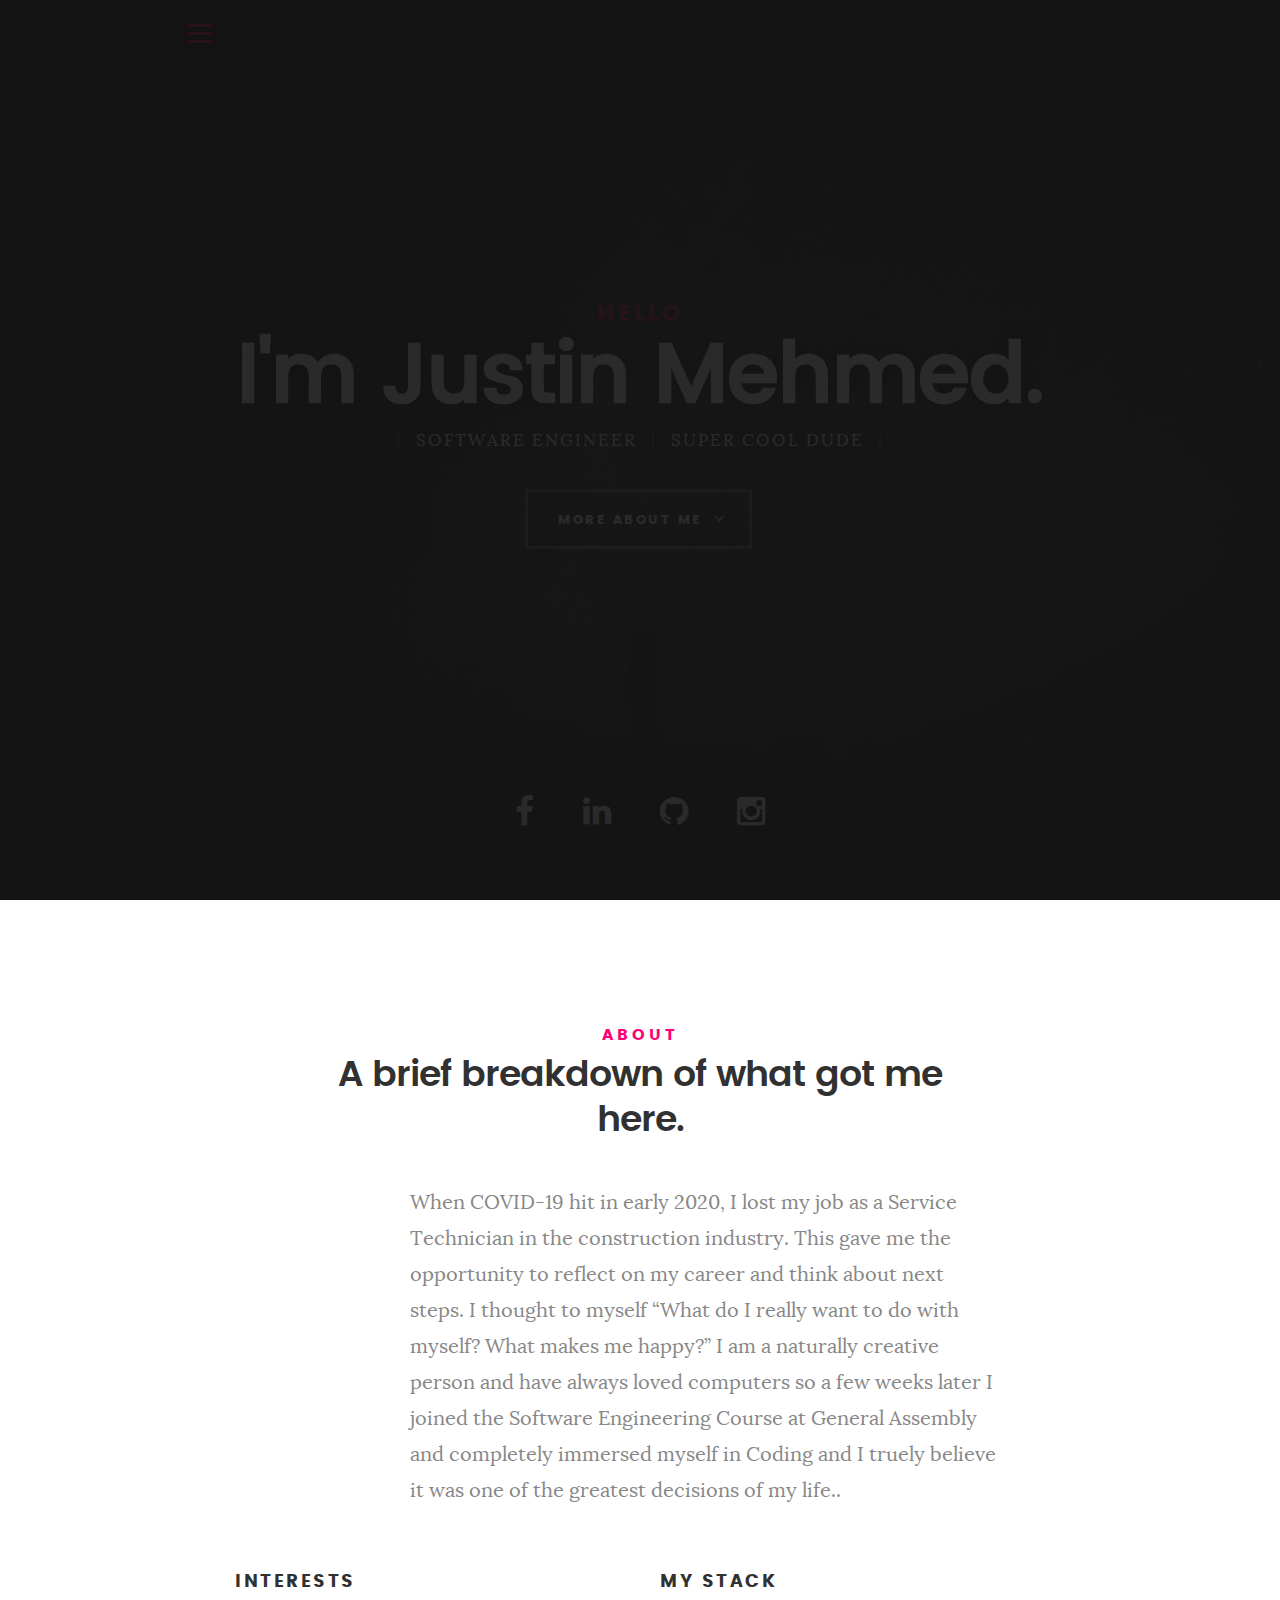
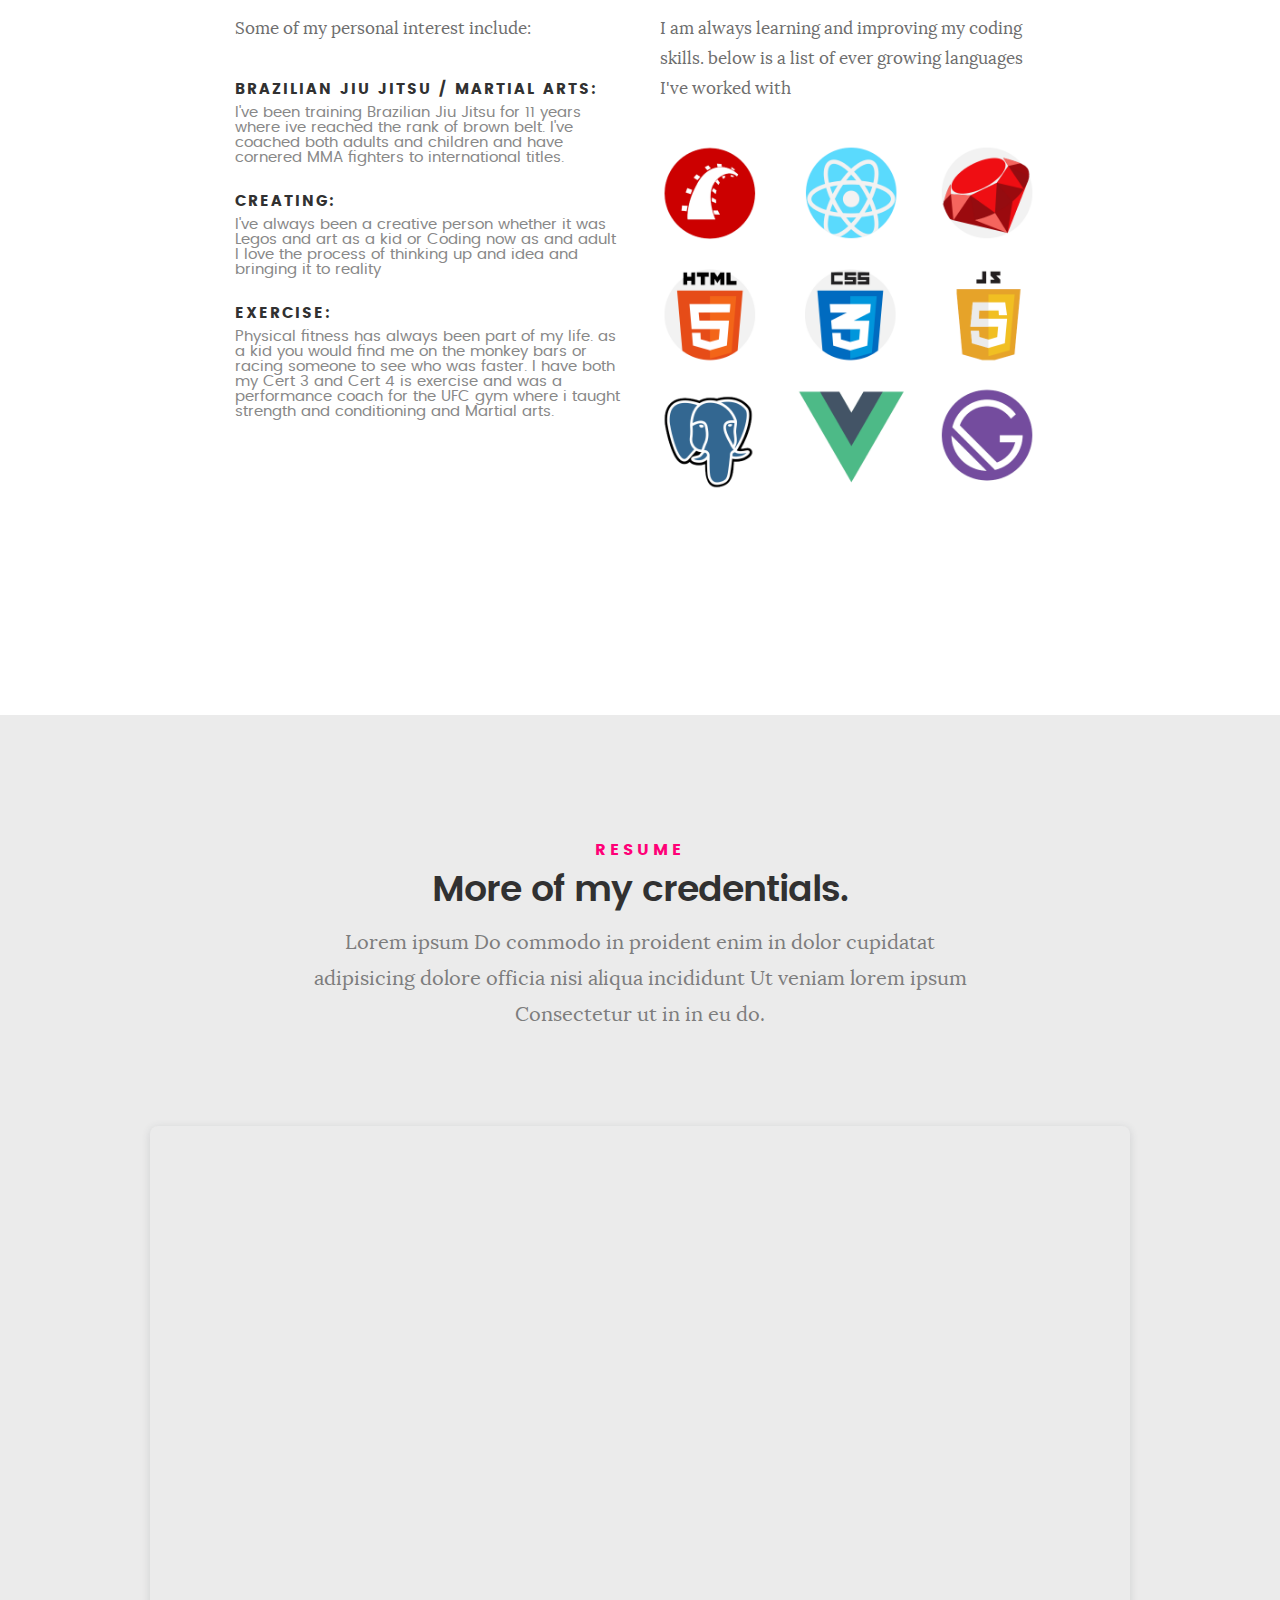
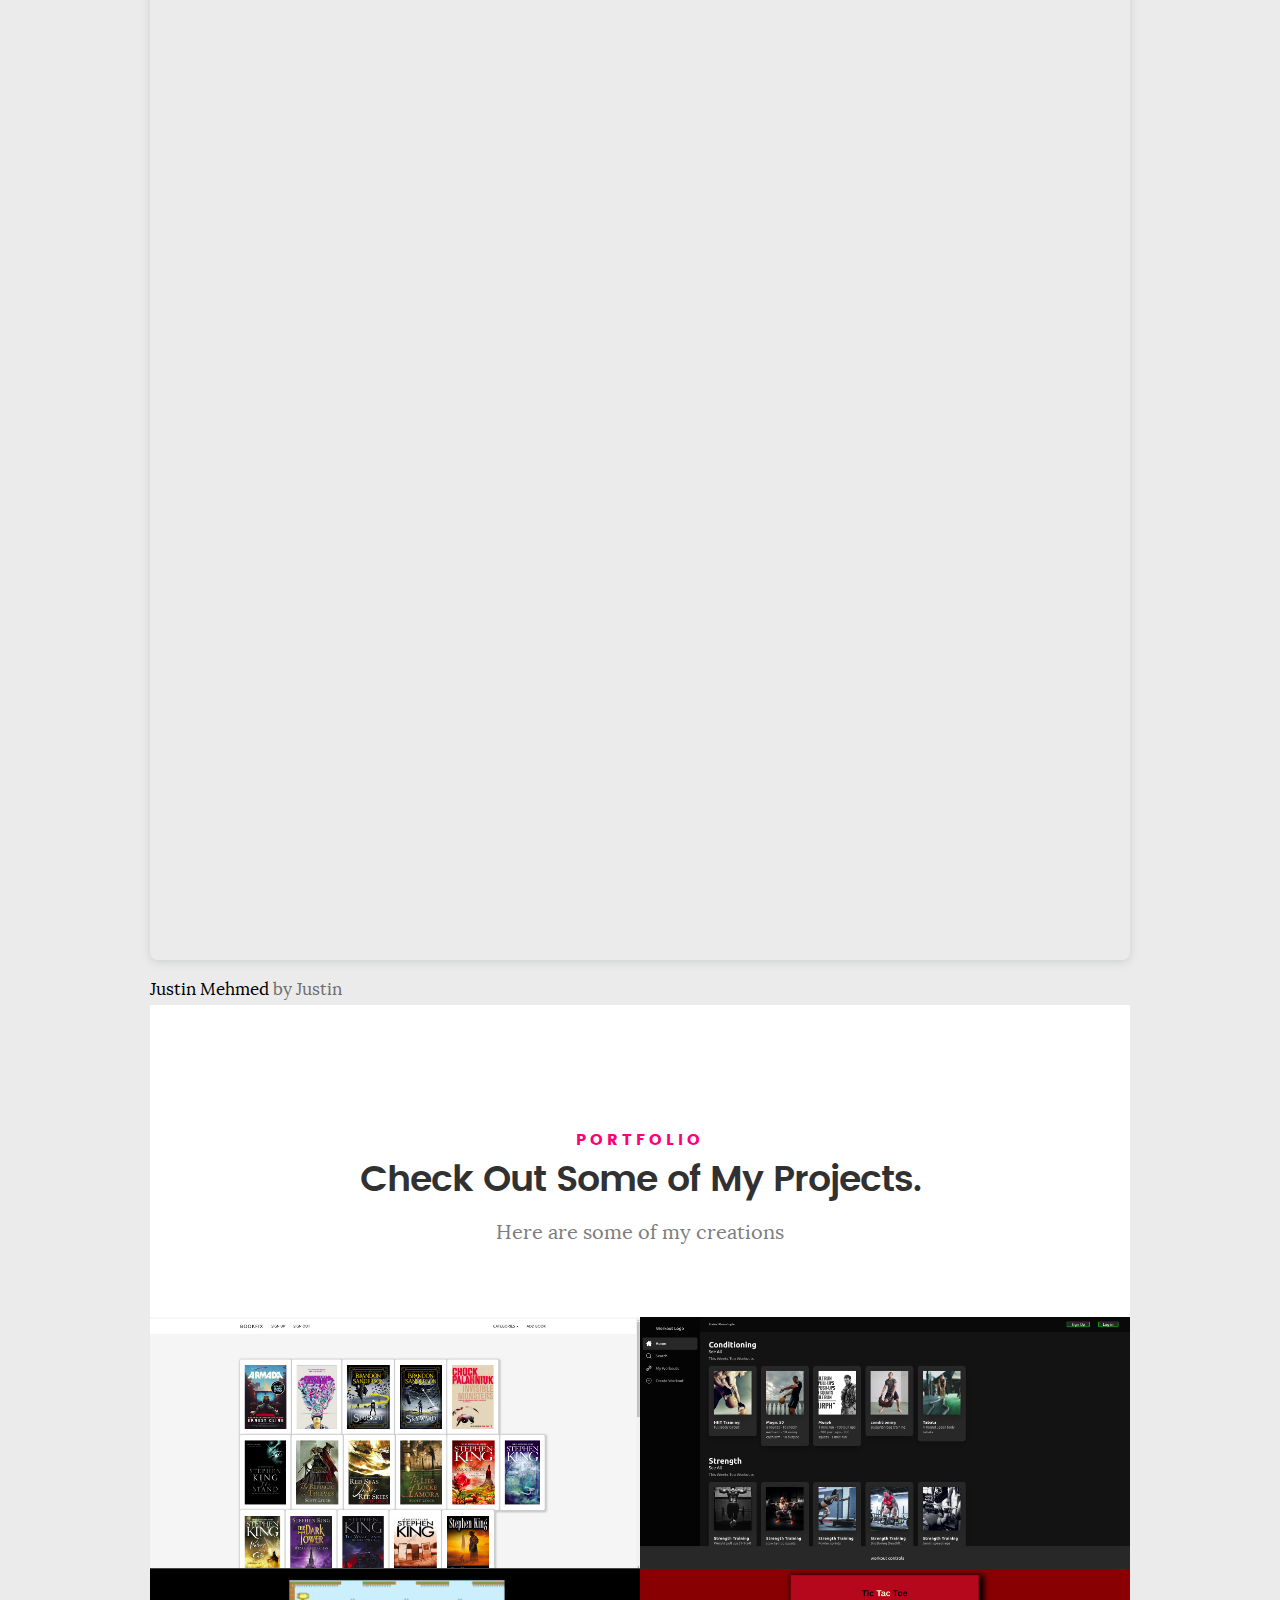
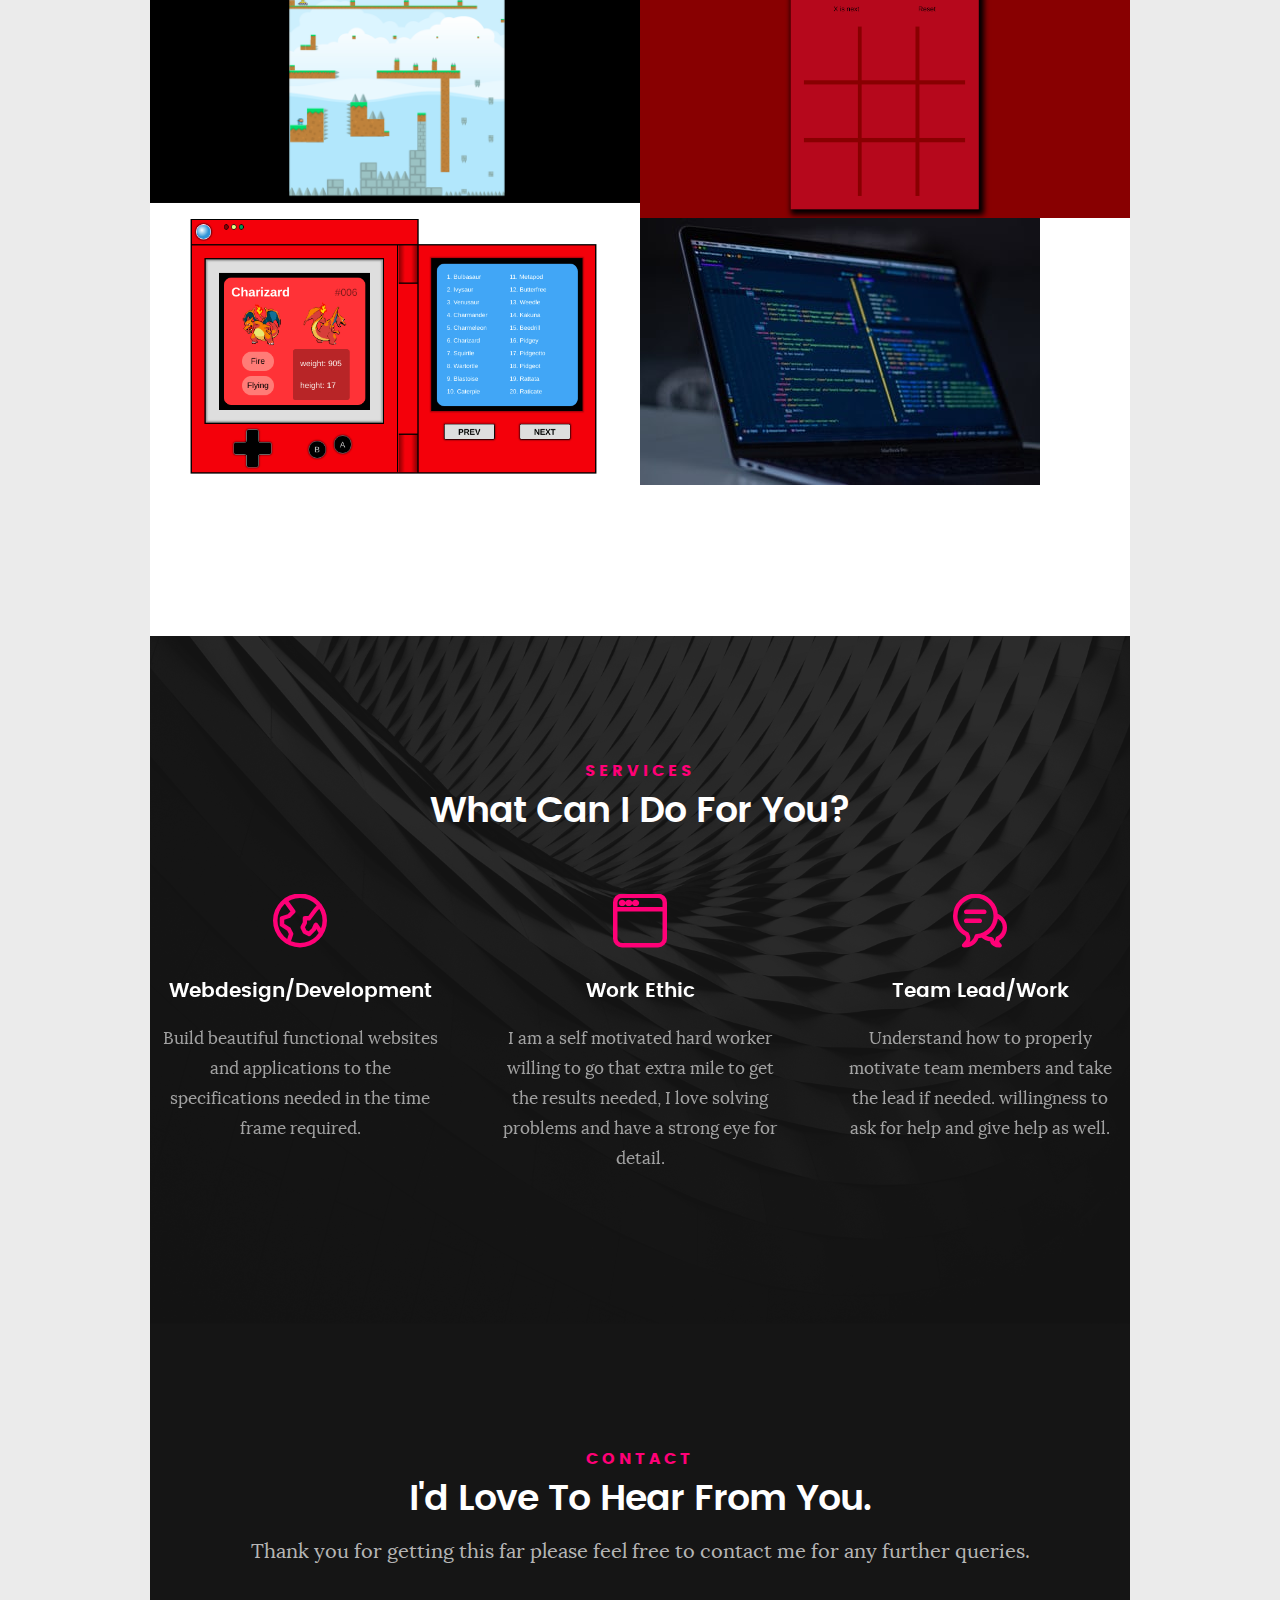
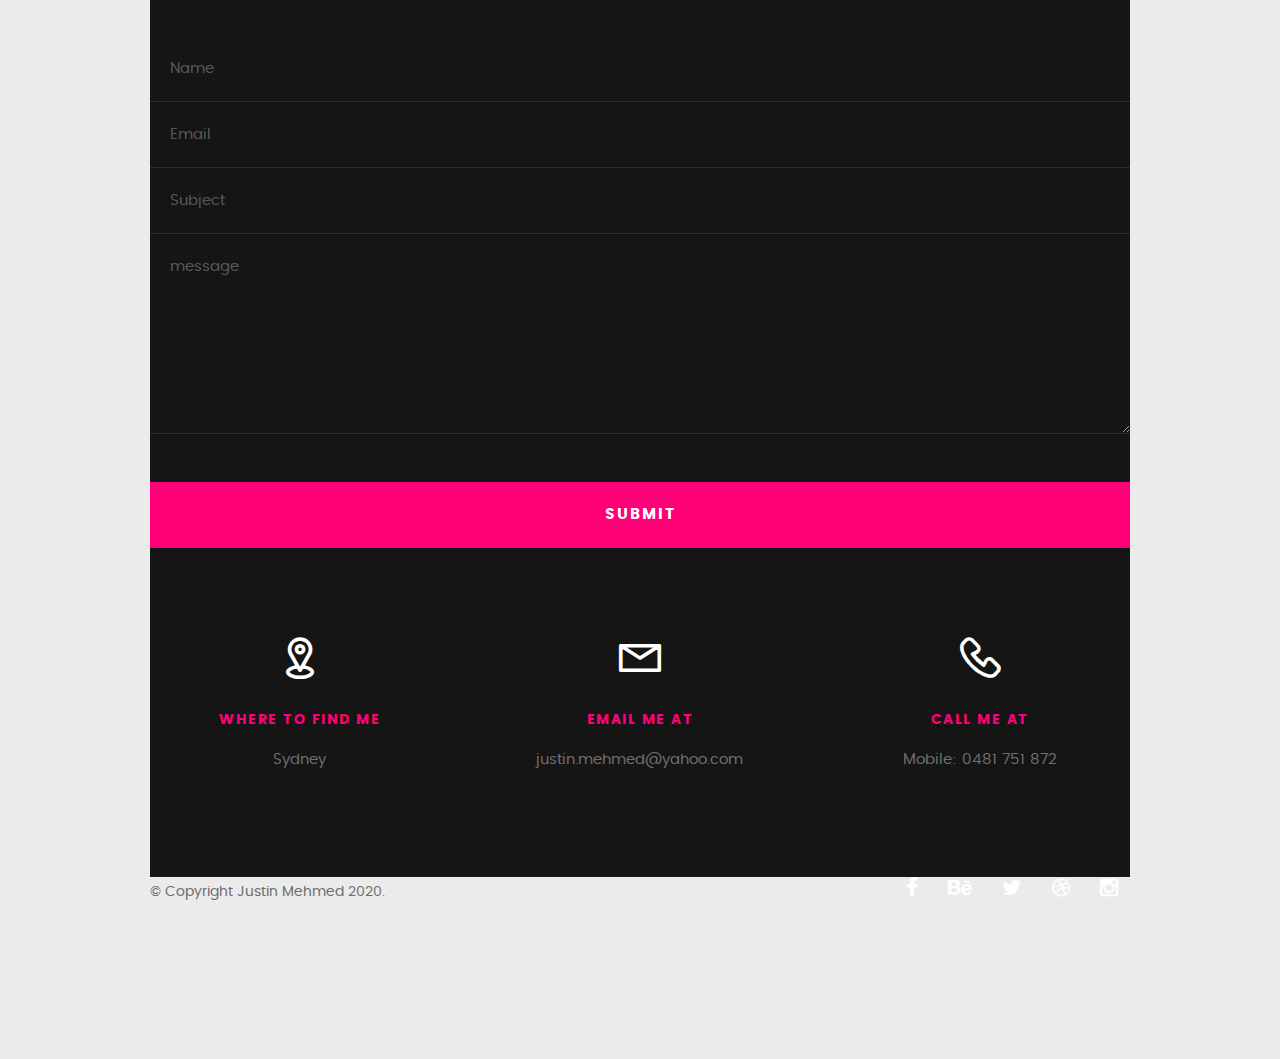
==== commit 7d0de3df: "about  fix" ====
--- a/index.html
+++ b/index.html
@@ -118,7 +118,7 @@
 
    				<!-- <img src="images/profile-pic.jpg" alt="Profile Picture"> -->
 
-   				<p class="lead">When Covid-19 hit i lost my job as a Service Technician in the construction industry and thought to myself "what do I really want to do with myself, what makes me happy". I am naturally a creative person and loved computers so a few weeks later I joined the software Engineer Course at General Assembly and completely immersed myself in Coding and I truely believe it was one of the greatest decisions of my life. </p>
+   				<p class="lead">When COVID-19 hit in early 2020, I lost my job as a Service Technician in the construction industry. This gave me the opportunity to reflect on my career and think about next steps. I thought to myself “What do I really want to do with myself? What makes me happy?” I am a naturally creative person and have always loved computers so a few weeks later I joined the Software Engineering Course at General Assembly and completely immersed myself in Coding and I truely believe it was one of the greatest decisions of my life.. </p>
    			</div>   			
 
    		</div>   		
@@ -182,8 +182,14 @@
    		<div class="col-twelve resume-header">
 			
 		   </div>
-		   
-		   <iframe src="/images/portfolio/Justinmehmed.pdf" width="100%" height="1000px"></iframe>
+		   <div style="position: relative; width: 100%; height: 0; padding-top: 141.4286%;
+		   padding-bottom: 48px; box-shadow: 0 2px 8px 0 rgba(63,69,81,0.16); margin-top: 1.6em; margin-bottom: 0.9em; overflow: hidden;
+		   border-radius: 8px; will-change: transform;">
+			<iframe style="position: absolute; width: 100%; height: 100%; top: 0; left: 0; border: none; padding: 0;margin: 0;"
+			  src="https:&#x2F;&#x2F;www.canva.com&#x2F;design&#x2F;DAENcBlptjw&#x2F;view?embed">
+			</iframe>
+		  </div>
+		  <a href="https:&#x2F;&#x2F;www.canva.com&#x2F;design&#x2F;DAENcBlptjw&#x2F;view?utm_content=DAENcBlptjw&amp;utm_campaign=designshare&amp;utm_medium=embeds&amp;utm_source=link" target="_blank" rel="noopener">Justin Mehmed </a> by Justin
 
 
 	<!-- Portfolio Section
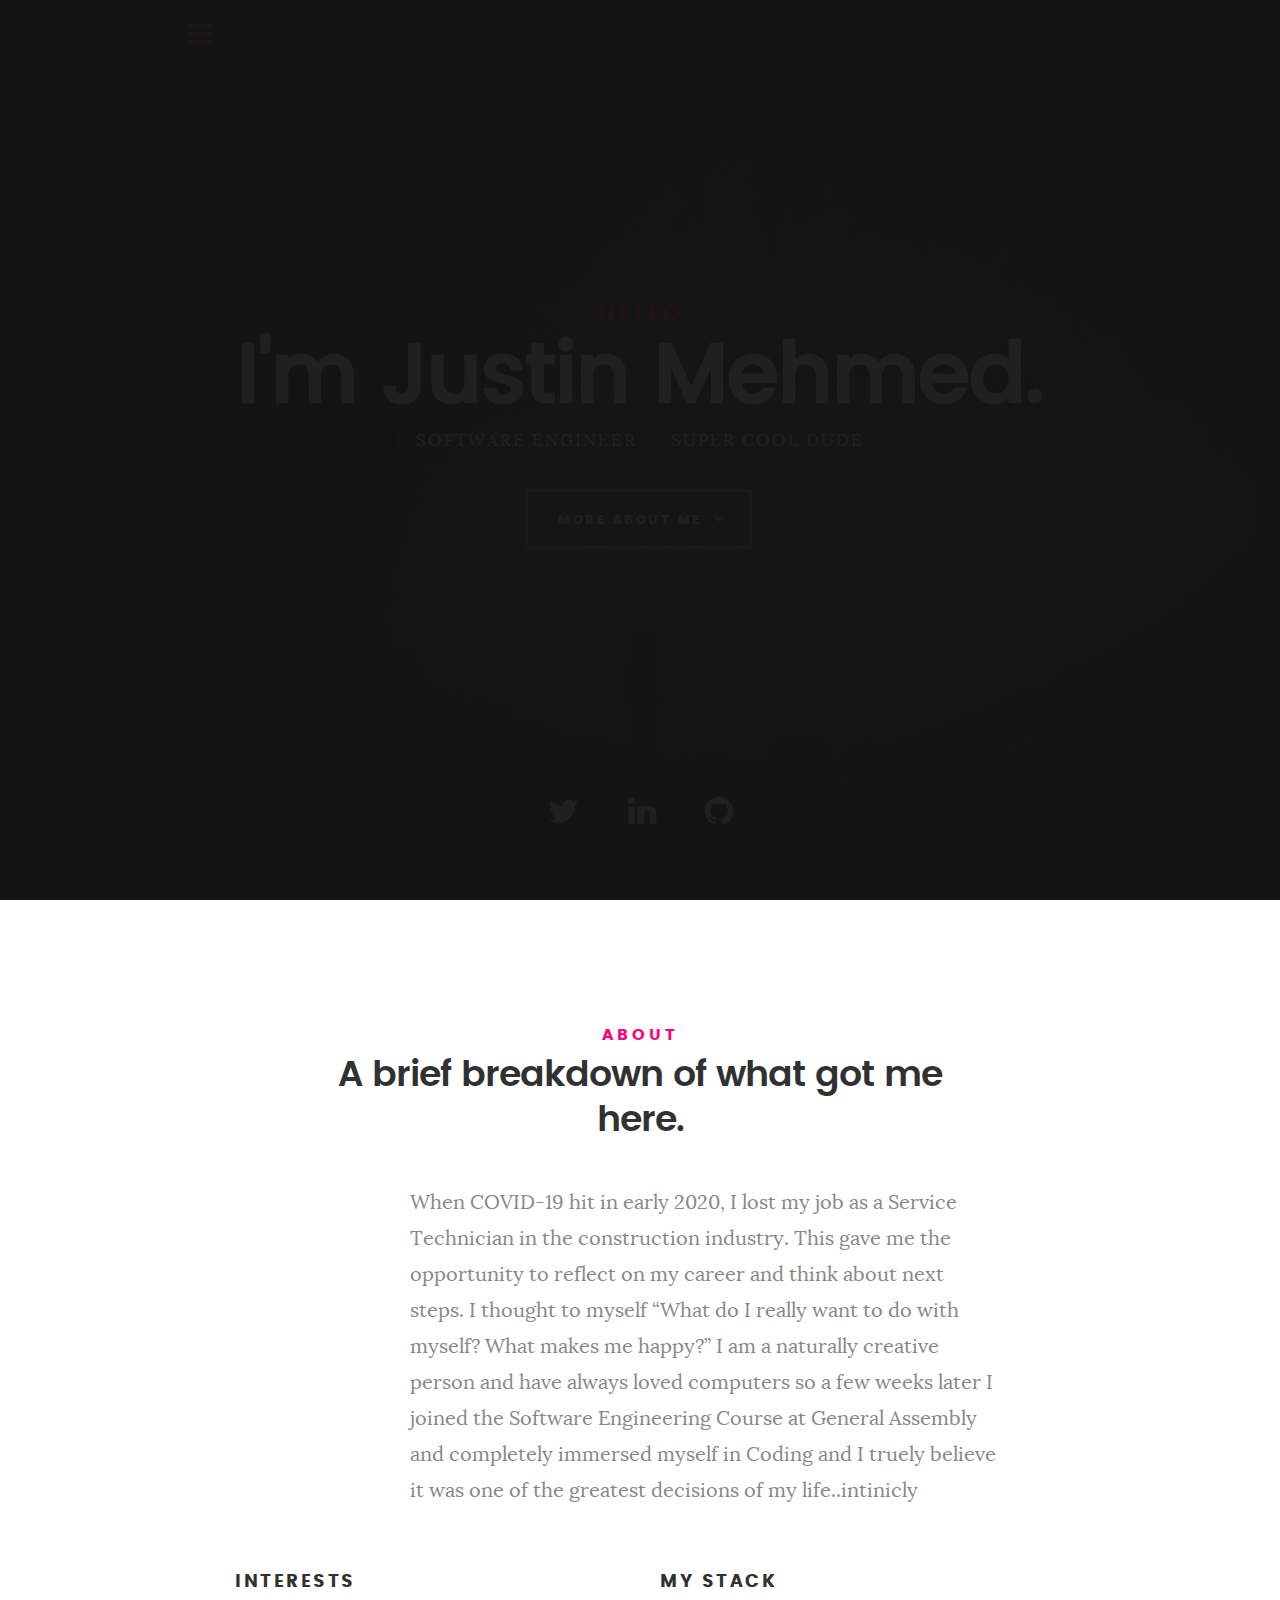
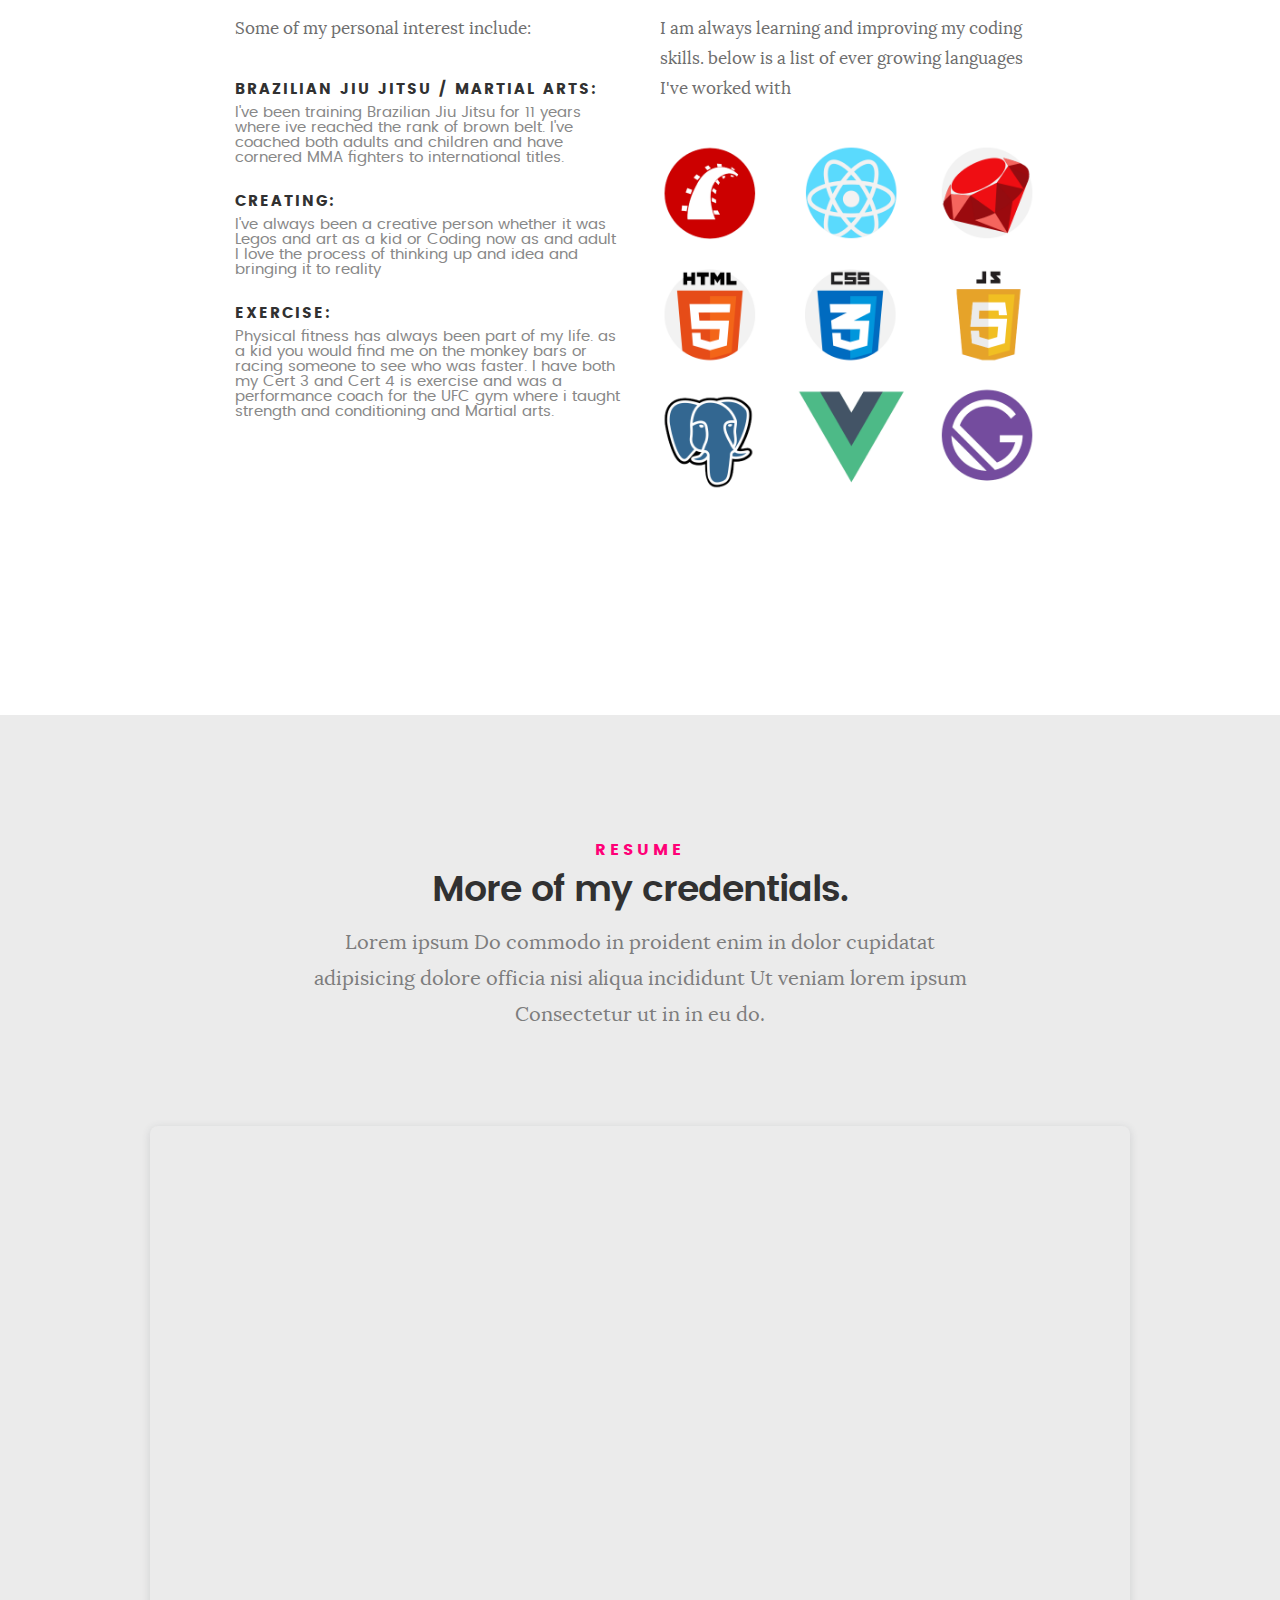
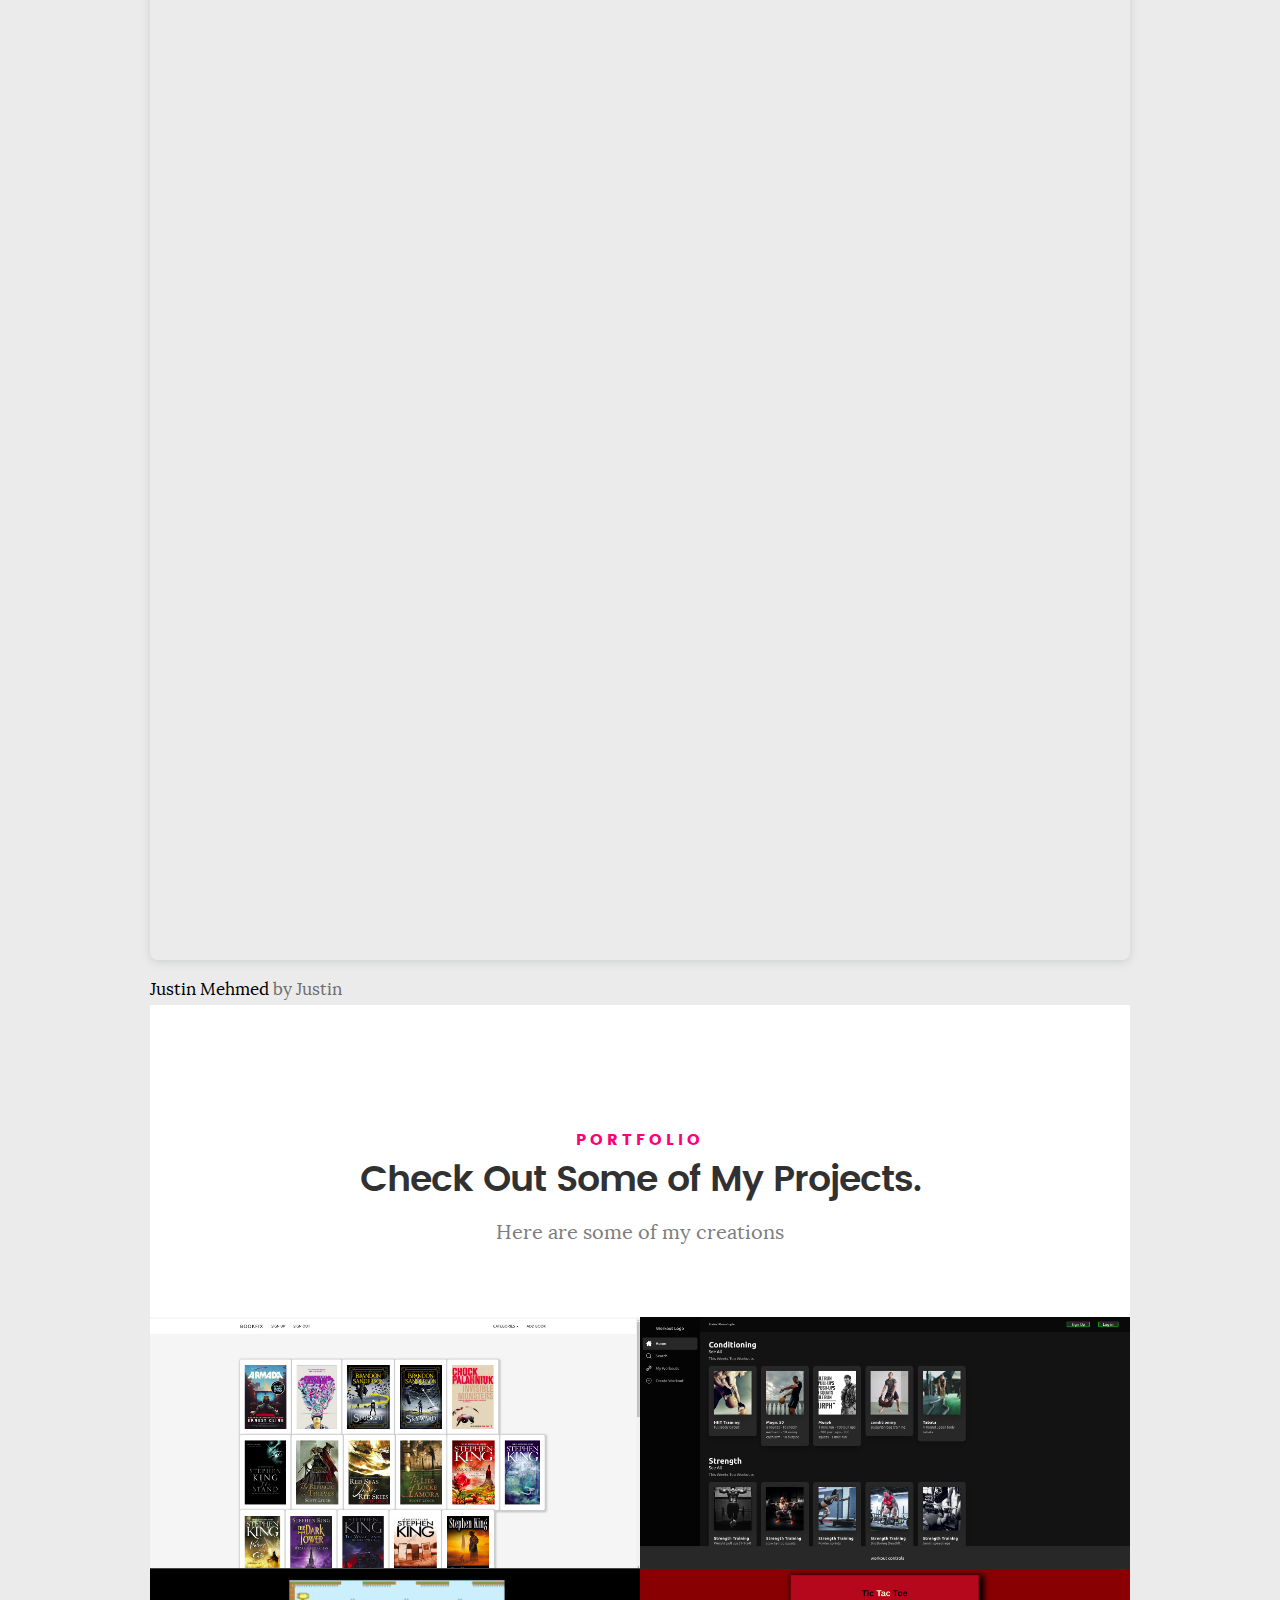
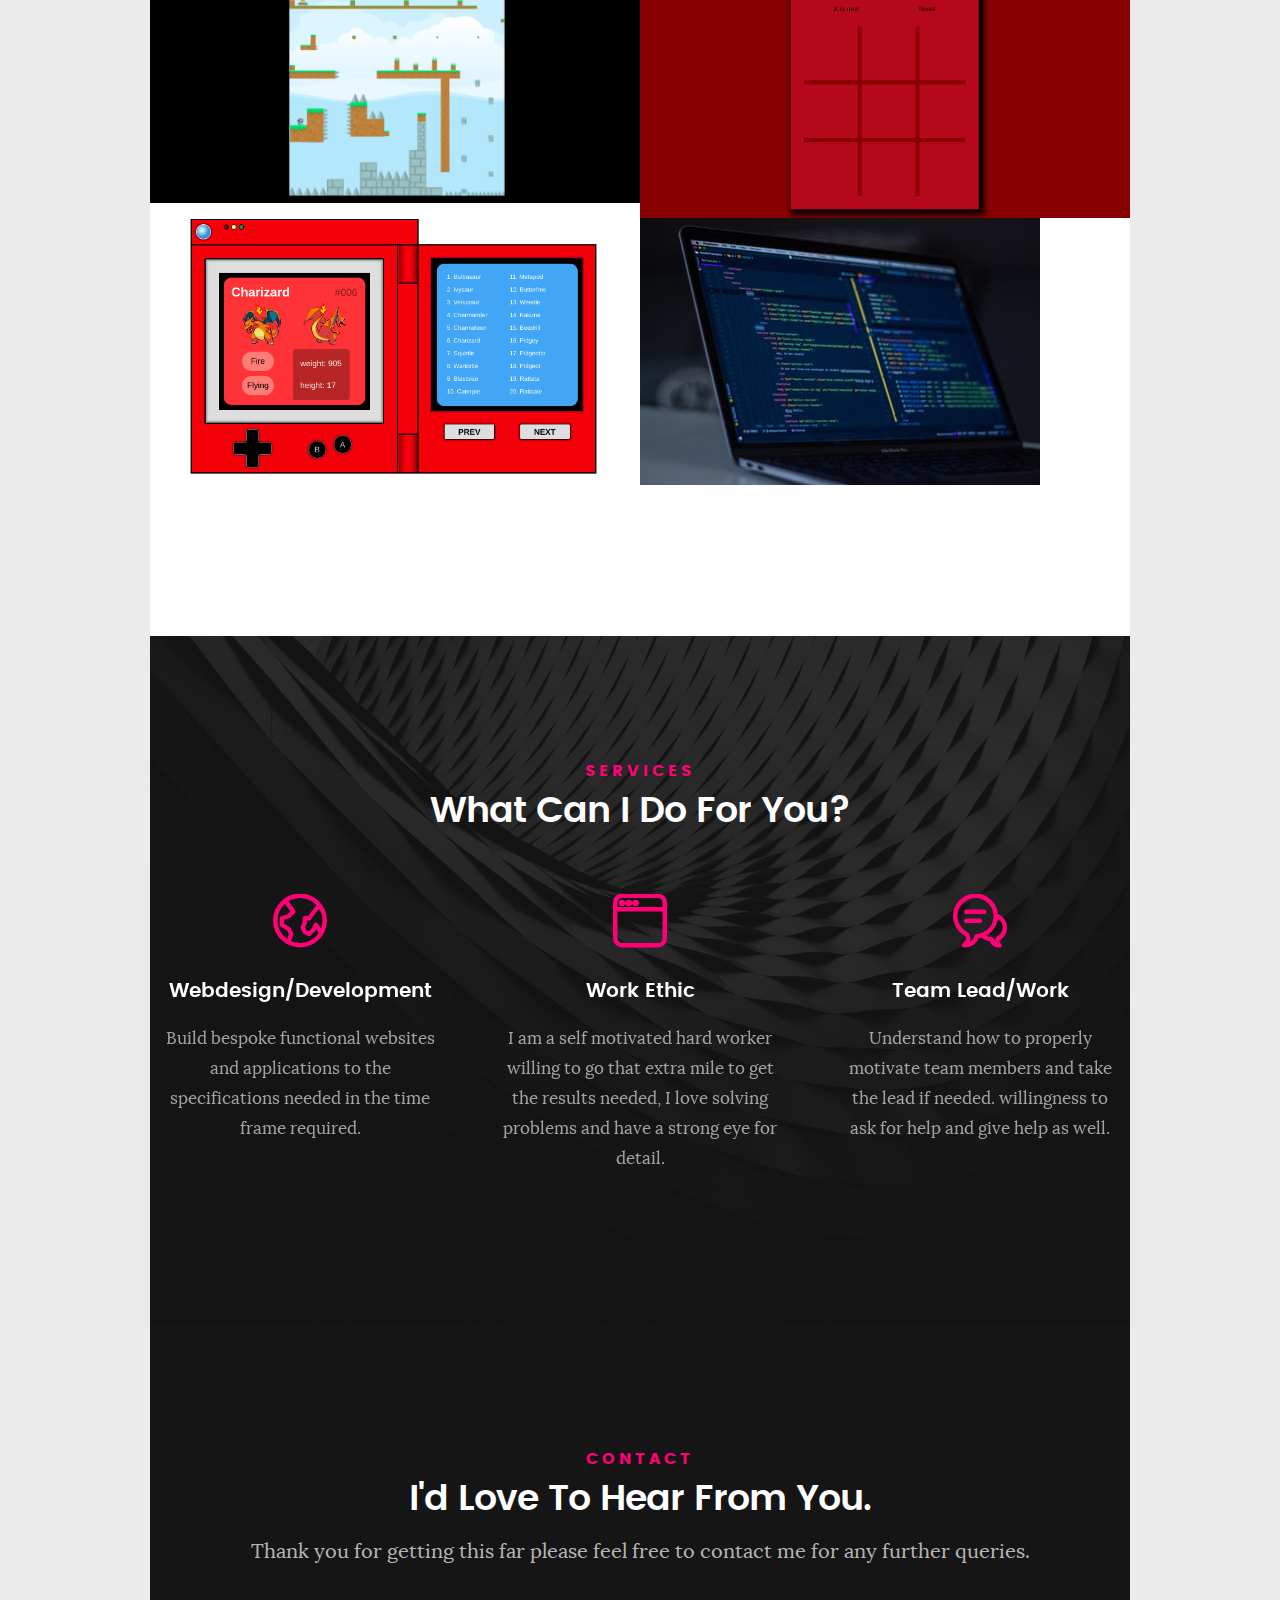
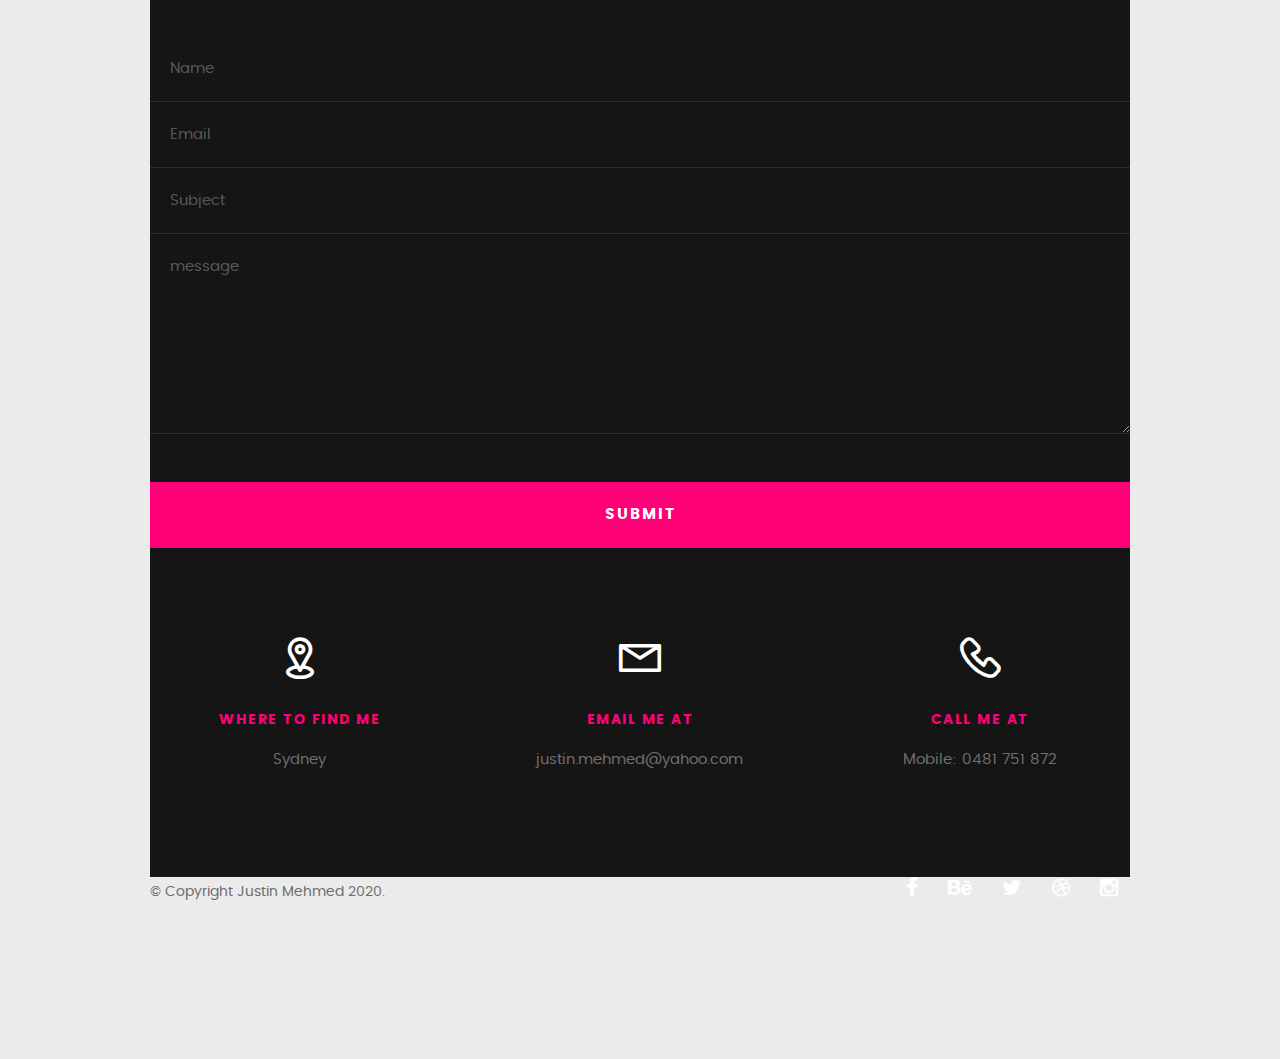
==== commit 2ff4e36c: "form" ====
--- a/index.html
+++ b/index.html
@@ -92,13 +92,13 @@
          
          <li>
 			<a href="https://www.facebook.com/justin.mehmed" target="_blank">
-			<i class="fa fa-facebook"></i></a>
+			<i class="fa fa-twitter"></i></a>
 		</li>
          <li>
 			 <a href="https://www.linkedin.com/in/justinmehmed/" target="_blank" ><i class="fa fa-linkedin"></i></a>
 		</li>
          <li><a href="https://github.com/Justinmehmed"><i class="fa fa-github"></i></a></li>
-         <li><a href="#"><i class="fa fa-instagram"></i></a></li>
+        
       </ul> <!-- /intro-social -->      	
 
    </section> <!-- /intro -->
@@ -118,7 +118,7 @@
 
    				<!-- <img src="images/profile-pic.jpg" alt="Profile Picture"> -->
 
-   				<p class="lead">When COVID-19 hit in early 2020, I lost my job as a Service Technician in the construction industry. This gave me the opportunity to reflect on my career and think about next steps. I thought to myself “What do I really want to do with myself? What makes me happy?” I am a naturally creative person and have always loved computers so a few weeks later I joined the Software Engineering Course at General Assembly and completely immersed myself in Coding and I truely believe it was one of the greatest decisions of my life.. </p>
+   				<p class="lead">When COVID-19 hit in early 2020, I lost my job as a Service Technician in the construction industry. This gave me the opportunity to reflect on my career and think about next steps. I thought to myself “What do I really want to do with myself? What makes me happy?” I am a naturally creative person and have always loved computers so a few weeks later I joined the Software Engineering Course at General Assembly and completely immersed myself in Coding and I truely believe it was one of the greatest decisions of my life..intinicly  </p>
    			</div>   			
 
    		</div>   		
@@ -476,7 +476,7 @@
 
 	            	 <h3>Webdesign/Development</h3>
 
-		            <p class="desc">Build beautiful functional websites and applications to the specifications needed in the time frame required.
+		            <p class="desc">Build bespoke  functional websites and applications to the specifications needed in the time frame required.
 	         		</p>
 	         		
 	         	</div> 	         	 
@@ -541,11 +541,13 @@
    		<div class="col-twelve">
 
             <!-- form -->
-            <form name="contactForm" id="contactForm" method="post" action="">
+            <form action="https://mailthis.to/justin.mehmed@yahoo.com" method="POST" encType="multipart/form-data" name="contactForm" id="contactForm" method="post" action="">
       			<fieldset>
 
                   <div class="form-field">
- 						   <input name="contactName" type="text" id="contactName" placeholder="Name" value="" minlength="2" required="">
+					  
+					
+ 						<input name="contactName" type="text" id="contactName" placeholder="Name" value="" minlength="2" required="">
                   </div>
                   <div class="form-field">
 	      			   <input name="contactEmail" type="email" id="contactEmail" placeholder="Email" value="" required="">
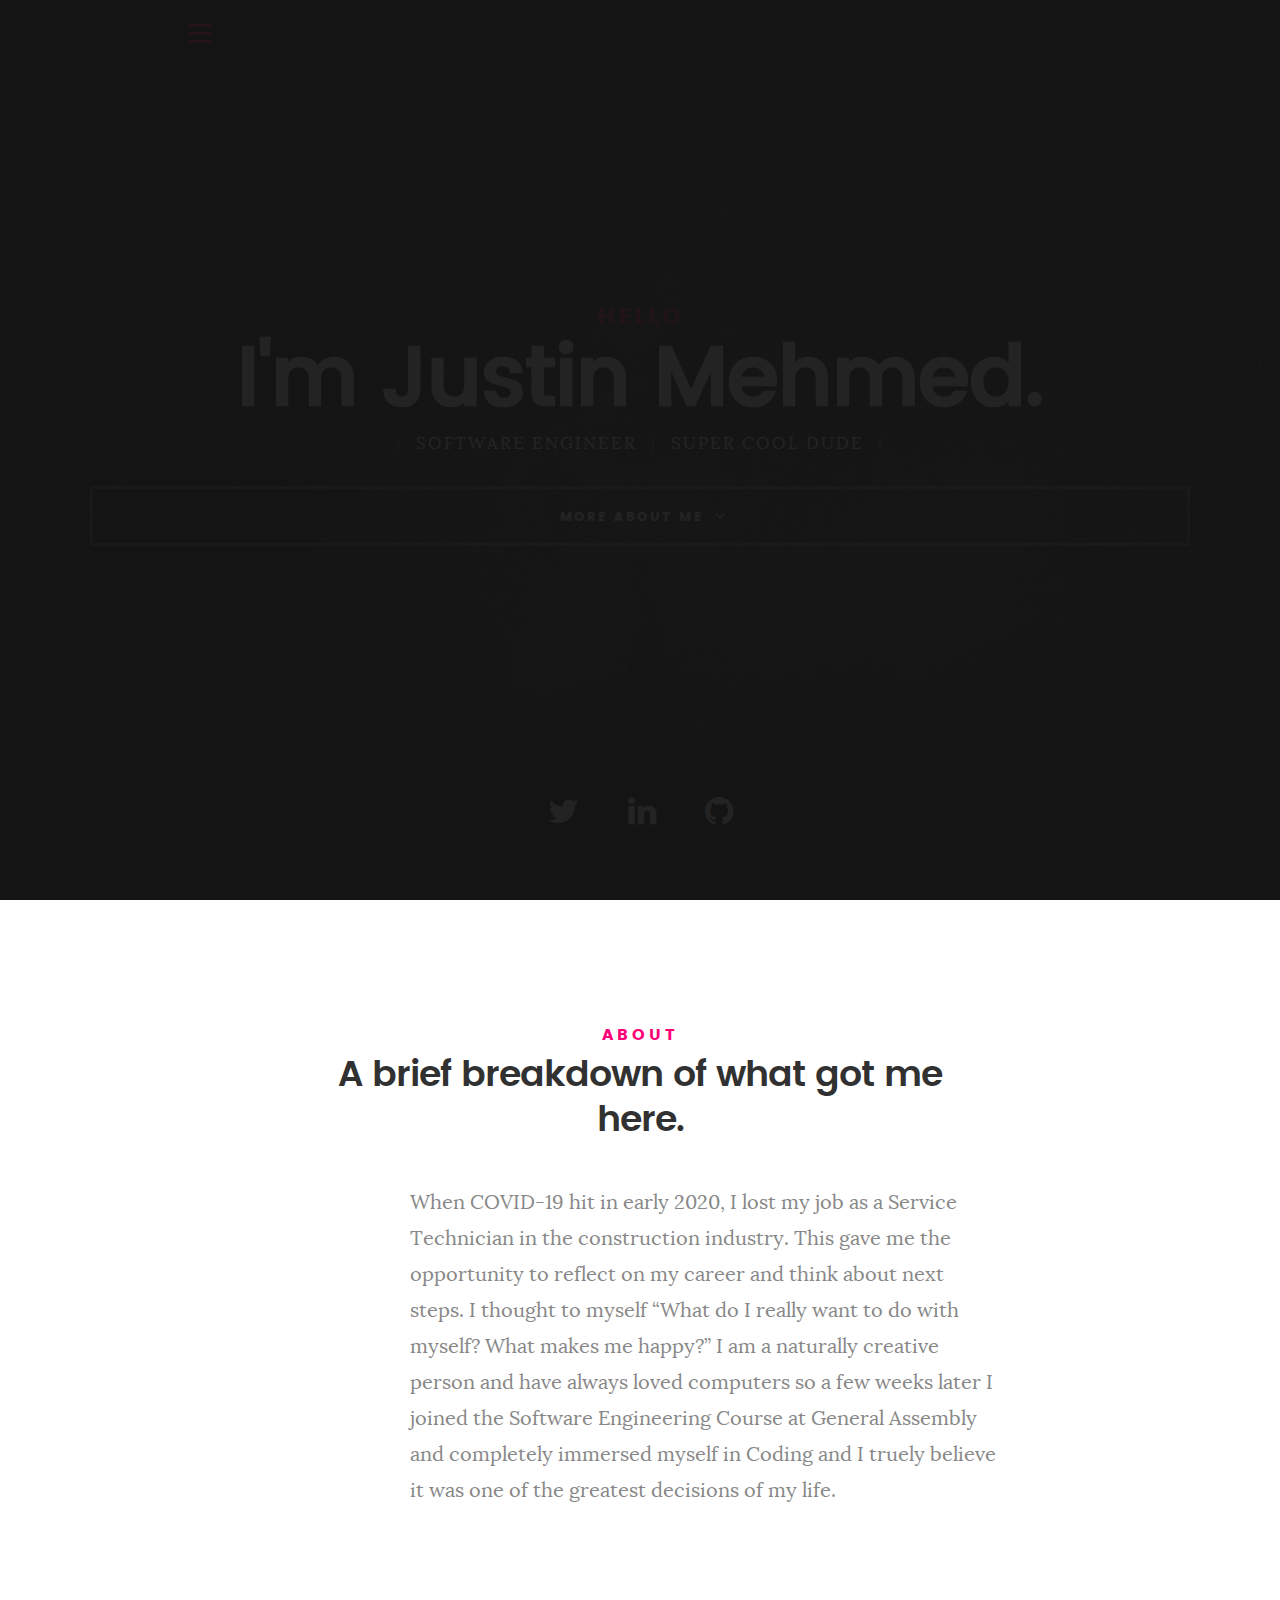
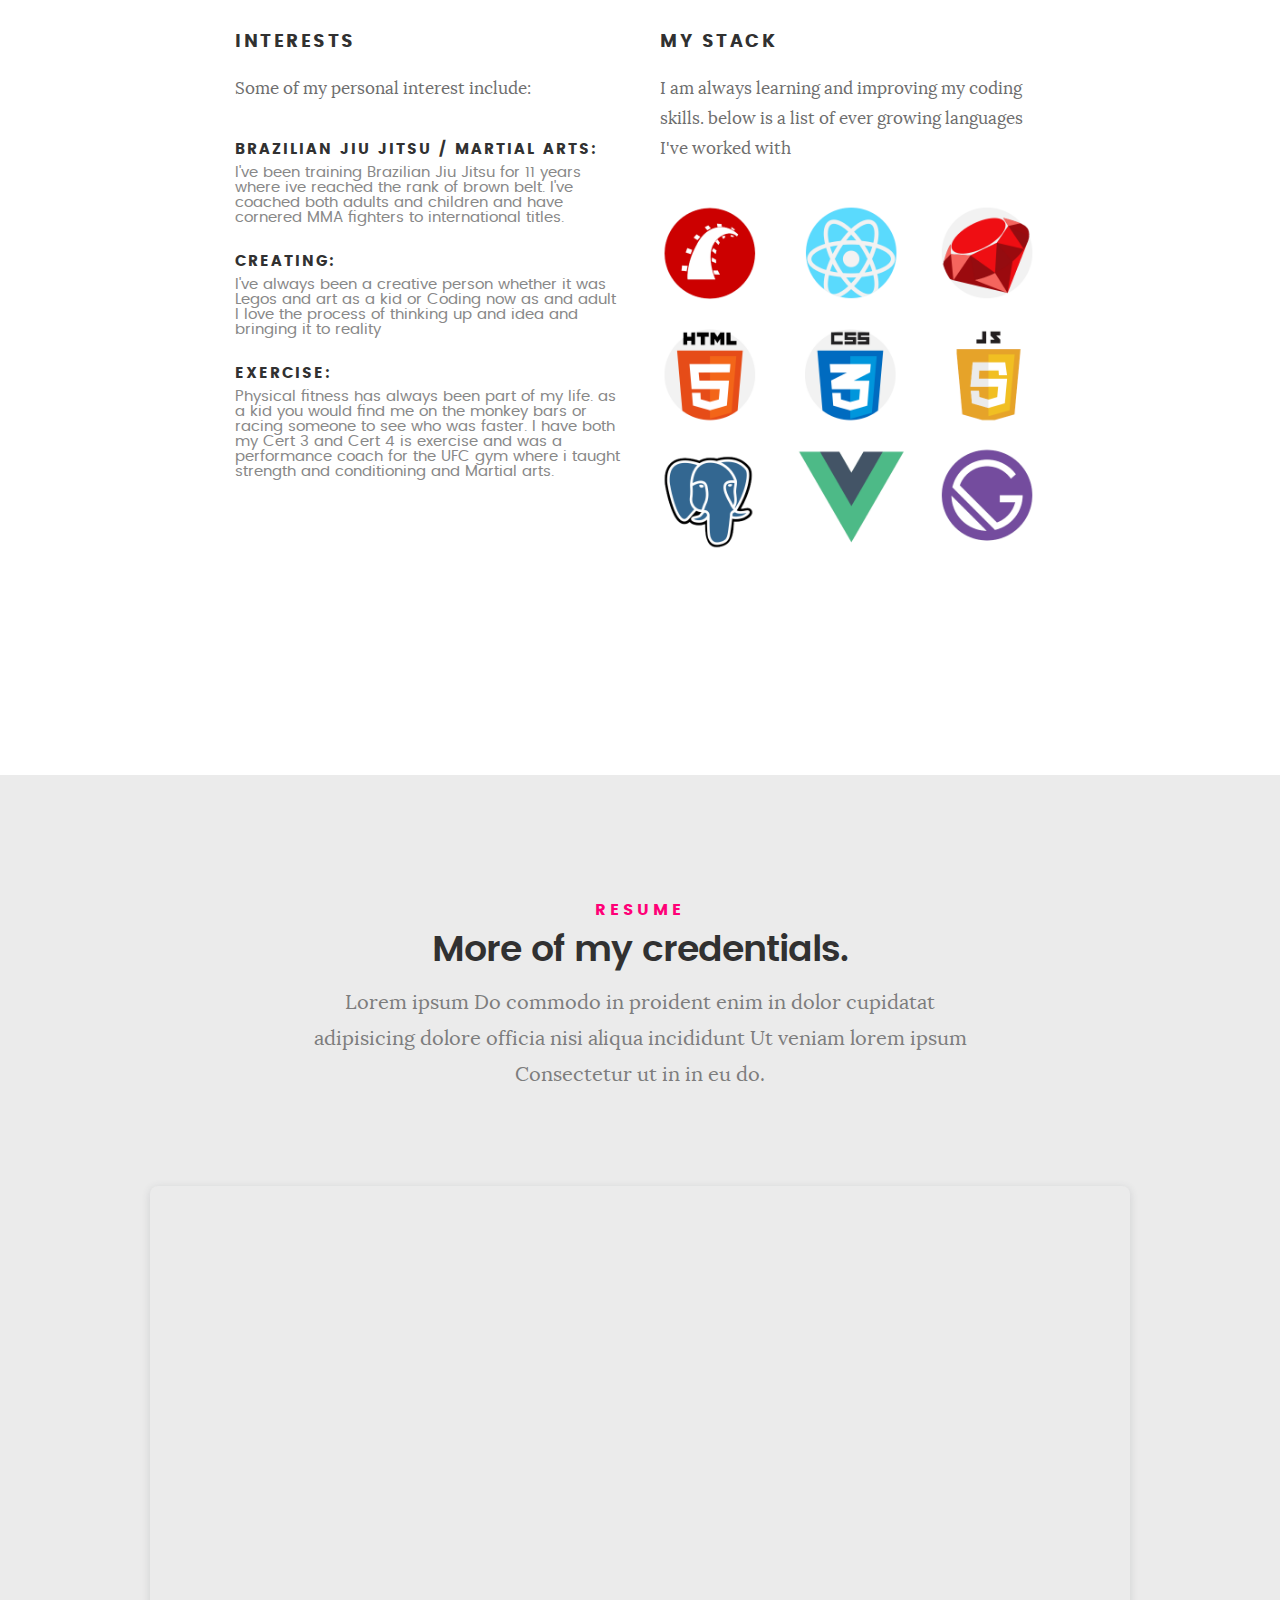
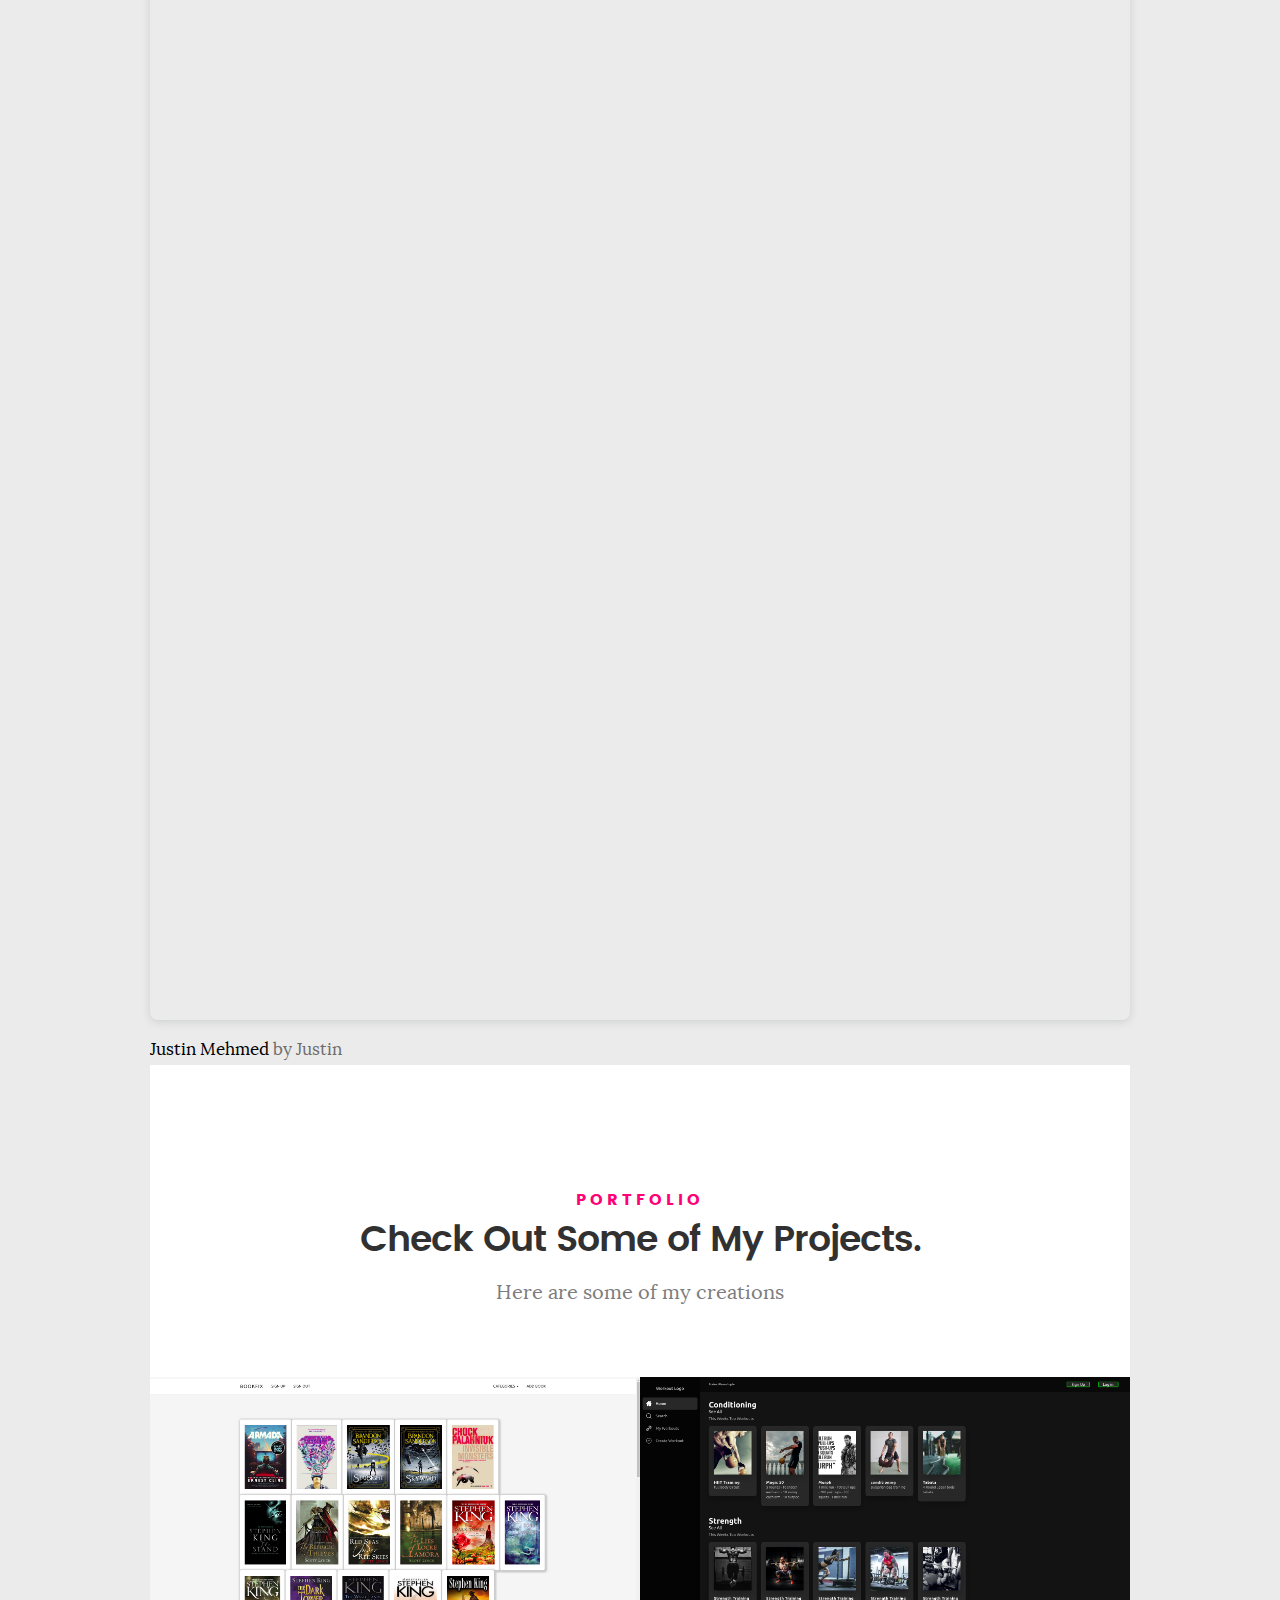
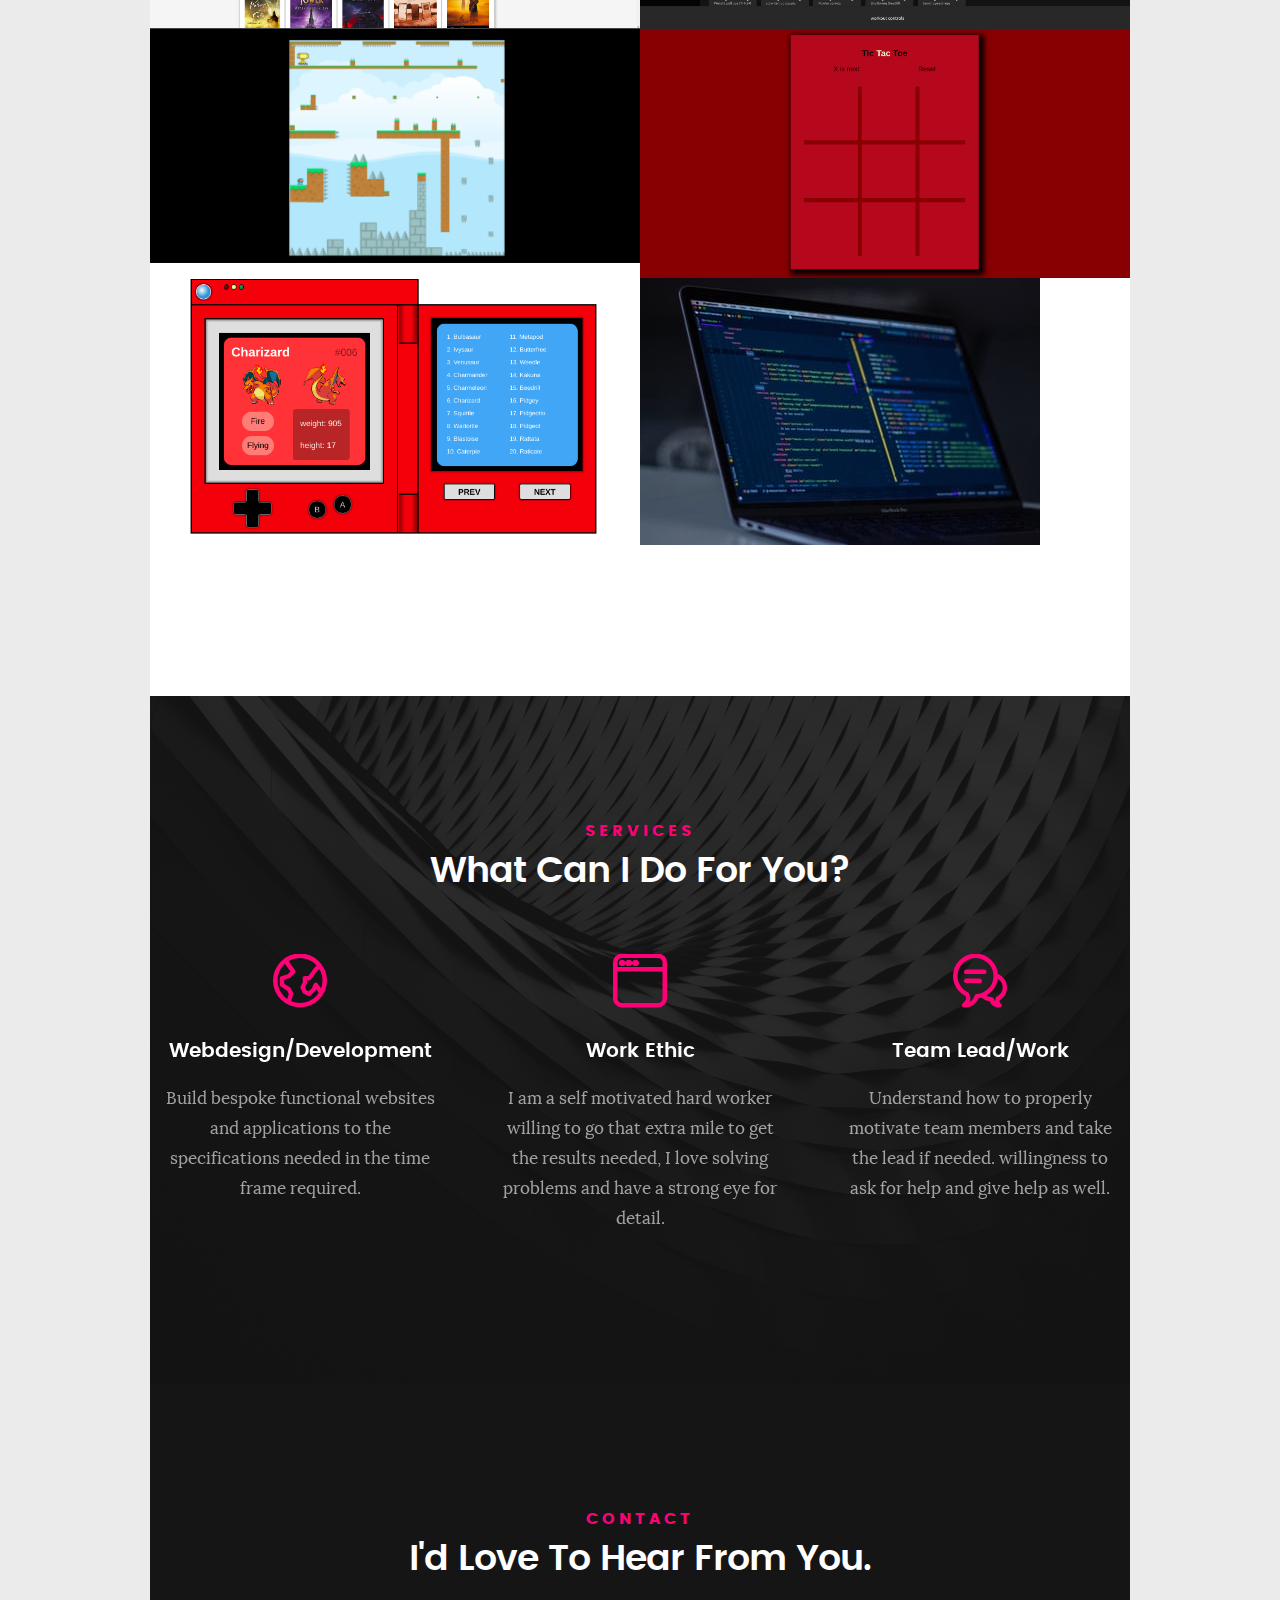
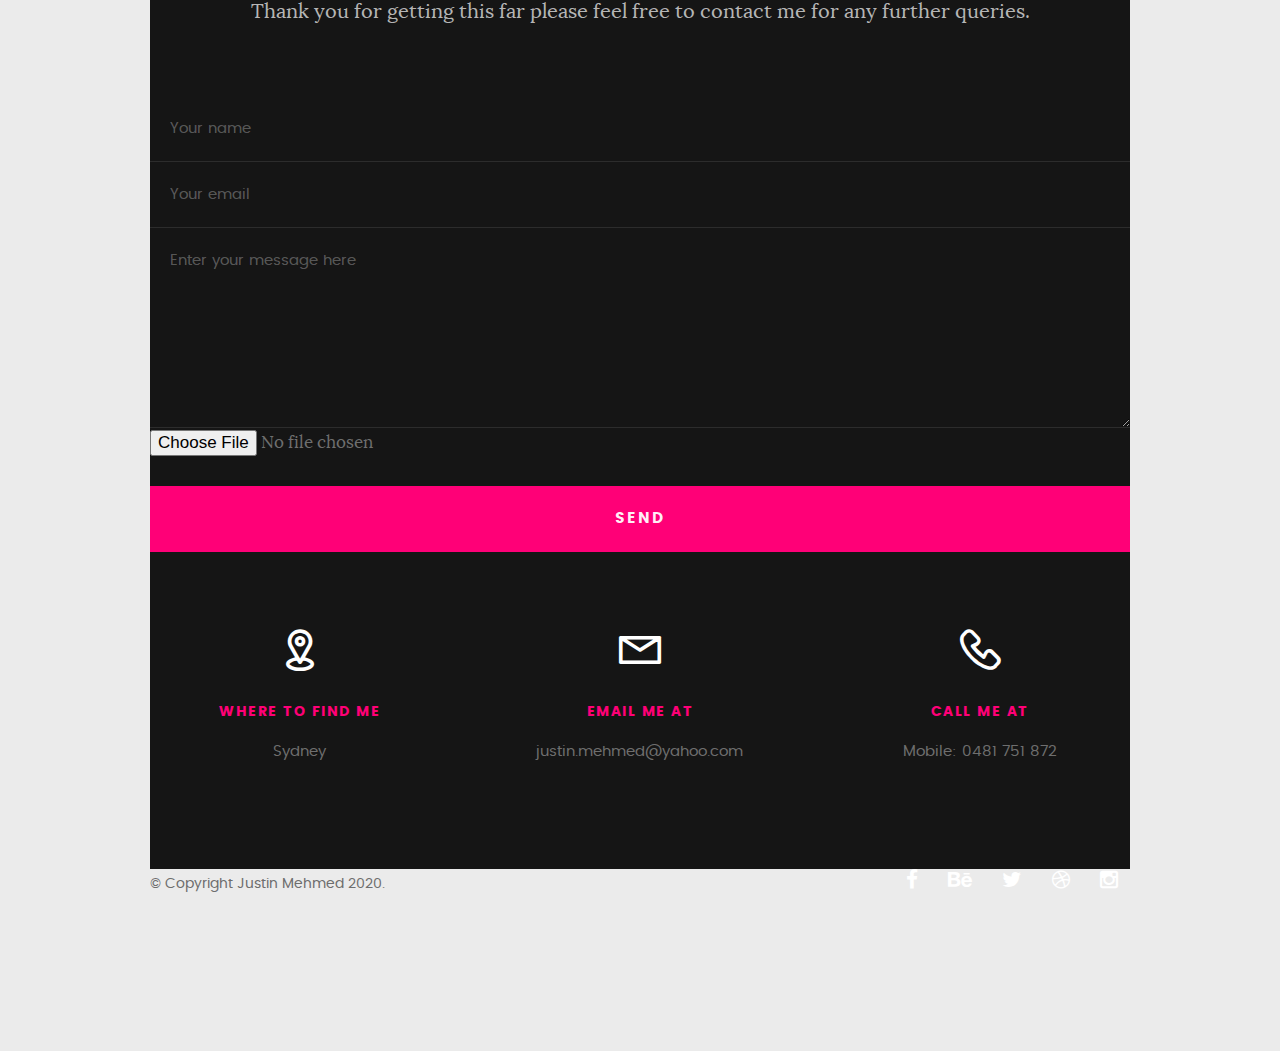
==== commit afd4259f: "more fixes" ====
--- a/index.html
+++ b/index.html
@@ -118,12 +118,13 @@
 
    				<!-- <img src="images/profile-pic.jpg" alt="Profile Picture"> -->
 
-   				<p class="lead">When COVID-19 hit in early 2020, I lost my job as a Service Technician in the construction industry. This gave me the opportunity to reflect on my career and think about next steps. I thought to myself “What do I really want to do with myself? What makes me happy?” I am a naturally creative person and have always loved computers so a few weeks later I joined the Software Engineering Course at General Assembly and completely immersed myself in Coding and I truely believe it was one of the greatest decisions of my life..intinicly  </p>
+   				<p class="lead">When COVID-19 hit in early 2020, I lost my job as a Service Technician in the construction industry. This gave me the opportunity to reflect on my career and think about next steps. I thought to myself “What do I really want to do with myself? What makes me happy?” I am a naturally creative person and have always loved computers so a few weeks later I joined the Software Engineering Course at General Assembly and completely immersed myself in Coding and I truely believe it was one of the greatest decisions of my life. </p>
    			</div>   			
 
    		</div>   		
    	</div> <!-- /section-intro -->
-
+<br>
+<br>
    	<div class="row about-content">
 
    		<div class="col-six tab-full">
@@ -540,8 +541,23 @@
 
    		<div class="col-twelve">
 
-            <!-- form -->
-            <form action="https://mailthis.to/justin.mehmed@yahoo.com" method="POST" encType="multipart/form-data" name="contactForm" id="contactForm" method="post" action="">
+			<!-- form -->
+		
+			<form action="https://mailthis.to/justin.mehmed@mail.com"
+    method="POST" encType="multipart/form-data">
+    <input type="text" name="name" placeholder="Your name">
+    <input type="email" name="_replyto" placeholder="Your email">
+    <textarea name="message" placeholder="Enter your message here"></textarea>
+    <input type="file" name="file" placeholder="Attachments (optional)">
+    <input type="hidden" name="_subject" value="Contact form submitted">
+    <input type="hidden" name="_after" value="https://justinmehmed.github.io/portfolio/">
+    <input type="hidden" name="_honeypot" value="">
+    <input type="hidden" name="_confirmation" value="">
+    <input class="submitform" type="submit" value="Send">
+</form>
+
+
+            <!-- <form action="https://mailthis.to/justin.mehmed@yahoo.com" method="POST" encType="multipart/form-data"> name="contactForm" id="contactForm" method="post" action="">
       			<fieldset>
 
                   <div class="form-field">
@@ -571,7 +587,7 @@
                   </div>
 
       			</fieldset>
-      		</form> <!-- Form End -->
+      		</form> Form End -->
 
             <!-- contact-warning -->
             <div id="message-warning">            	
--- a/css/main.css
+++ b/css/main.css
@@ -651,22 +651,23 @@
 input[type="submit"],
 input[type="reset"],
 input[type="button"] {
-	display: inline-block;
-	font-family: "poppins-bold", sans-serif;
-	font-size: 1.4rem;
-	text-transform: uppercase;
-	letter-spacing: .3rem;
-	height: 5.4rem;
-	line-height: 5.4rem;
-	padding: 0 3rem;
-	margin: 0 .3rem 1.2rem 0;
-	background: #d8d8d8;
-	color: #313131;
-	text-decoration: none;
-	cursor: pointer;
-	text-align: center;
-	white-space: nowrap;
-	border: none;
+	display: block;
+    font-family: "poppins-bold", sans-serif;
+    font-size: 1.5rem;
+    text-transform: uppercase;
+    letter-spacing: .2rem;
+    height: 6.6rem;
+    line-height: 6.6rem;
+    padding: 0 3rem;
+    margin: 0 .3rem 1.2rem 0;
+    background: #ff0077;
+    color: hsla(0,0%,100%,.95);
+    text-decoration: none;
+    cursor: pointer;
+    text-align: center;
+    white-space: nowrap;
+    border: none;
+    width: 100%;
 	-moz-transition: all 0.3s ease-in-out;
 	-o-transition: all 0.3s ease-in-out;
 	-webkit-transition: all 0.3s ease-in-out;
@@ -684,8 +685,8 @@
 input[type="submit"]:focus,
 input[type="reset"]:focus,
 input[type="button"]:focus {
-	background: #bebebe;
-	color: #000000;
+	background: #ebebeb;
+	color:  #ff0077;
 	outline: 0;
 }
 .button.button-primary,
@@ -1096,7 +1097,7 @@
 header .top-bar {
 	display: block;
 	background: #000000;
-	min-width: 220px;
+	min-width: 125px;
 	min-height: 66px;
 	position: absolute;
 	left: 90px;
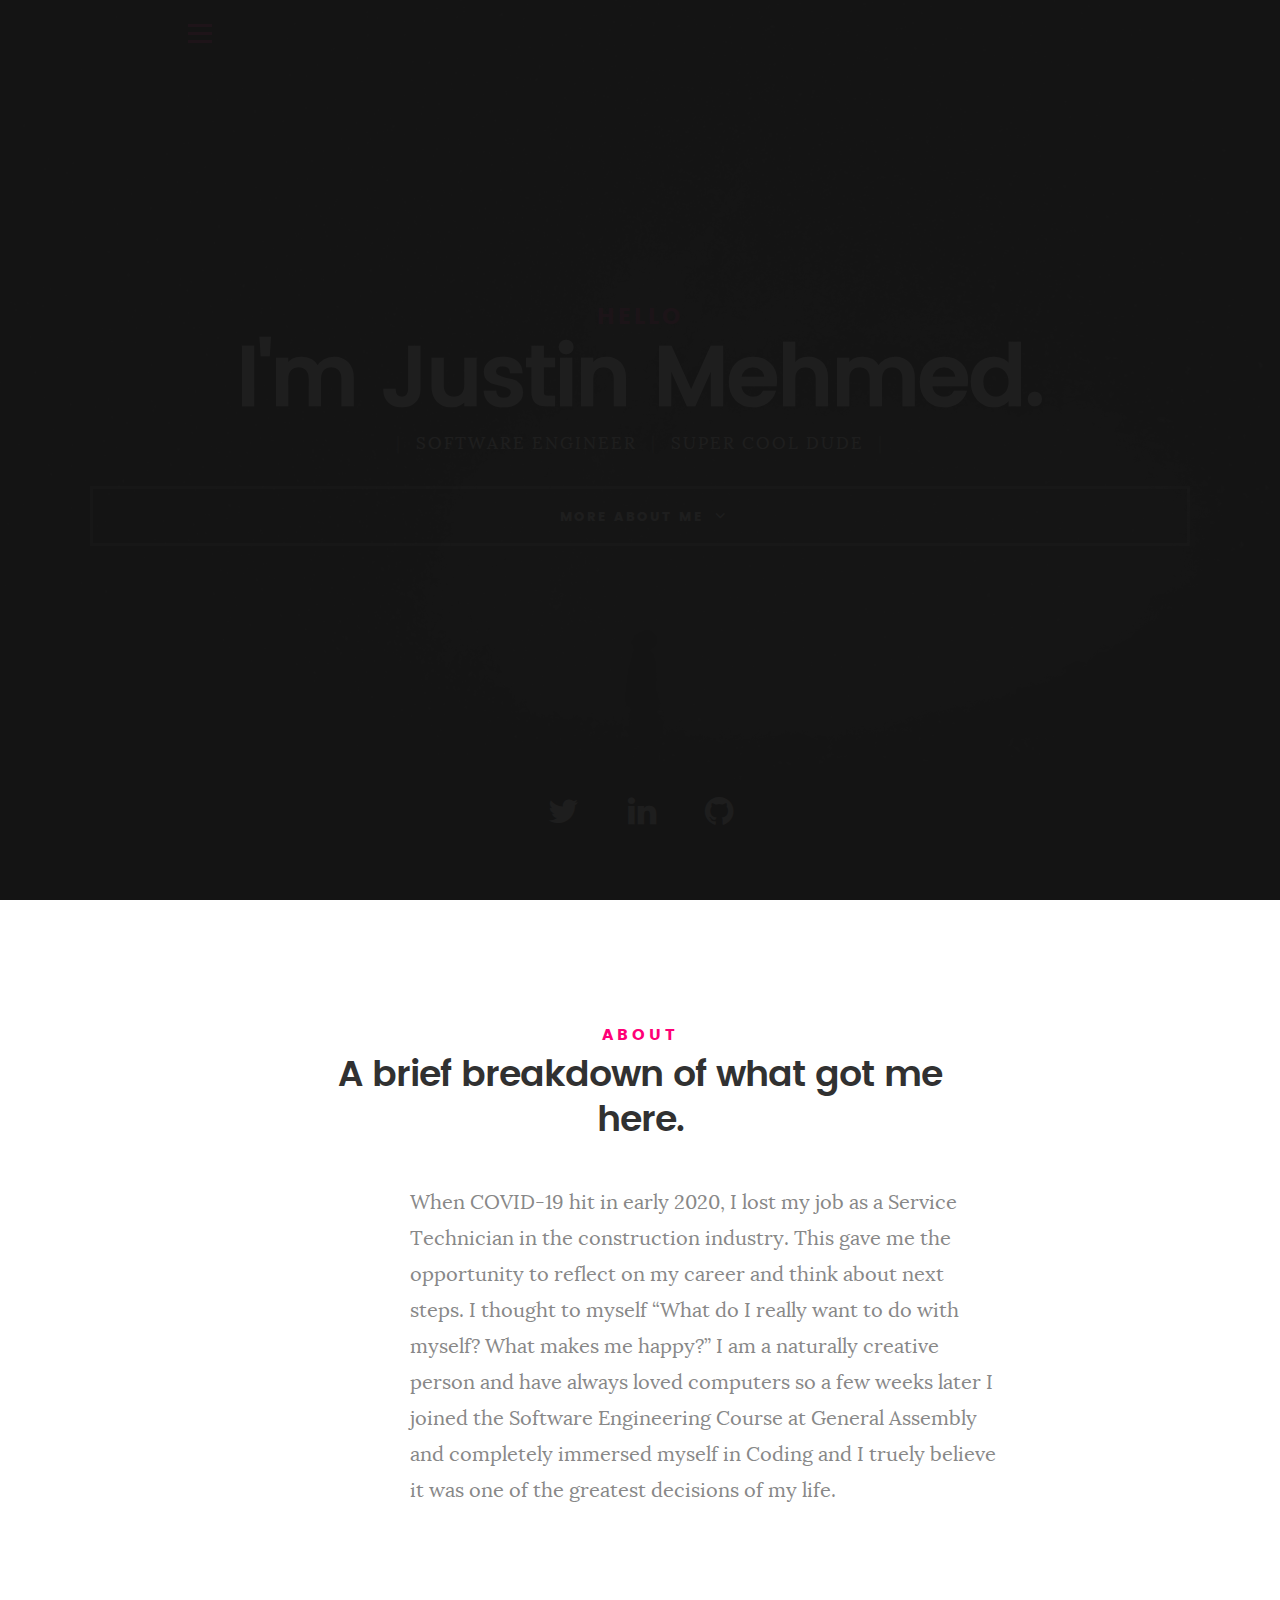
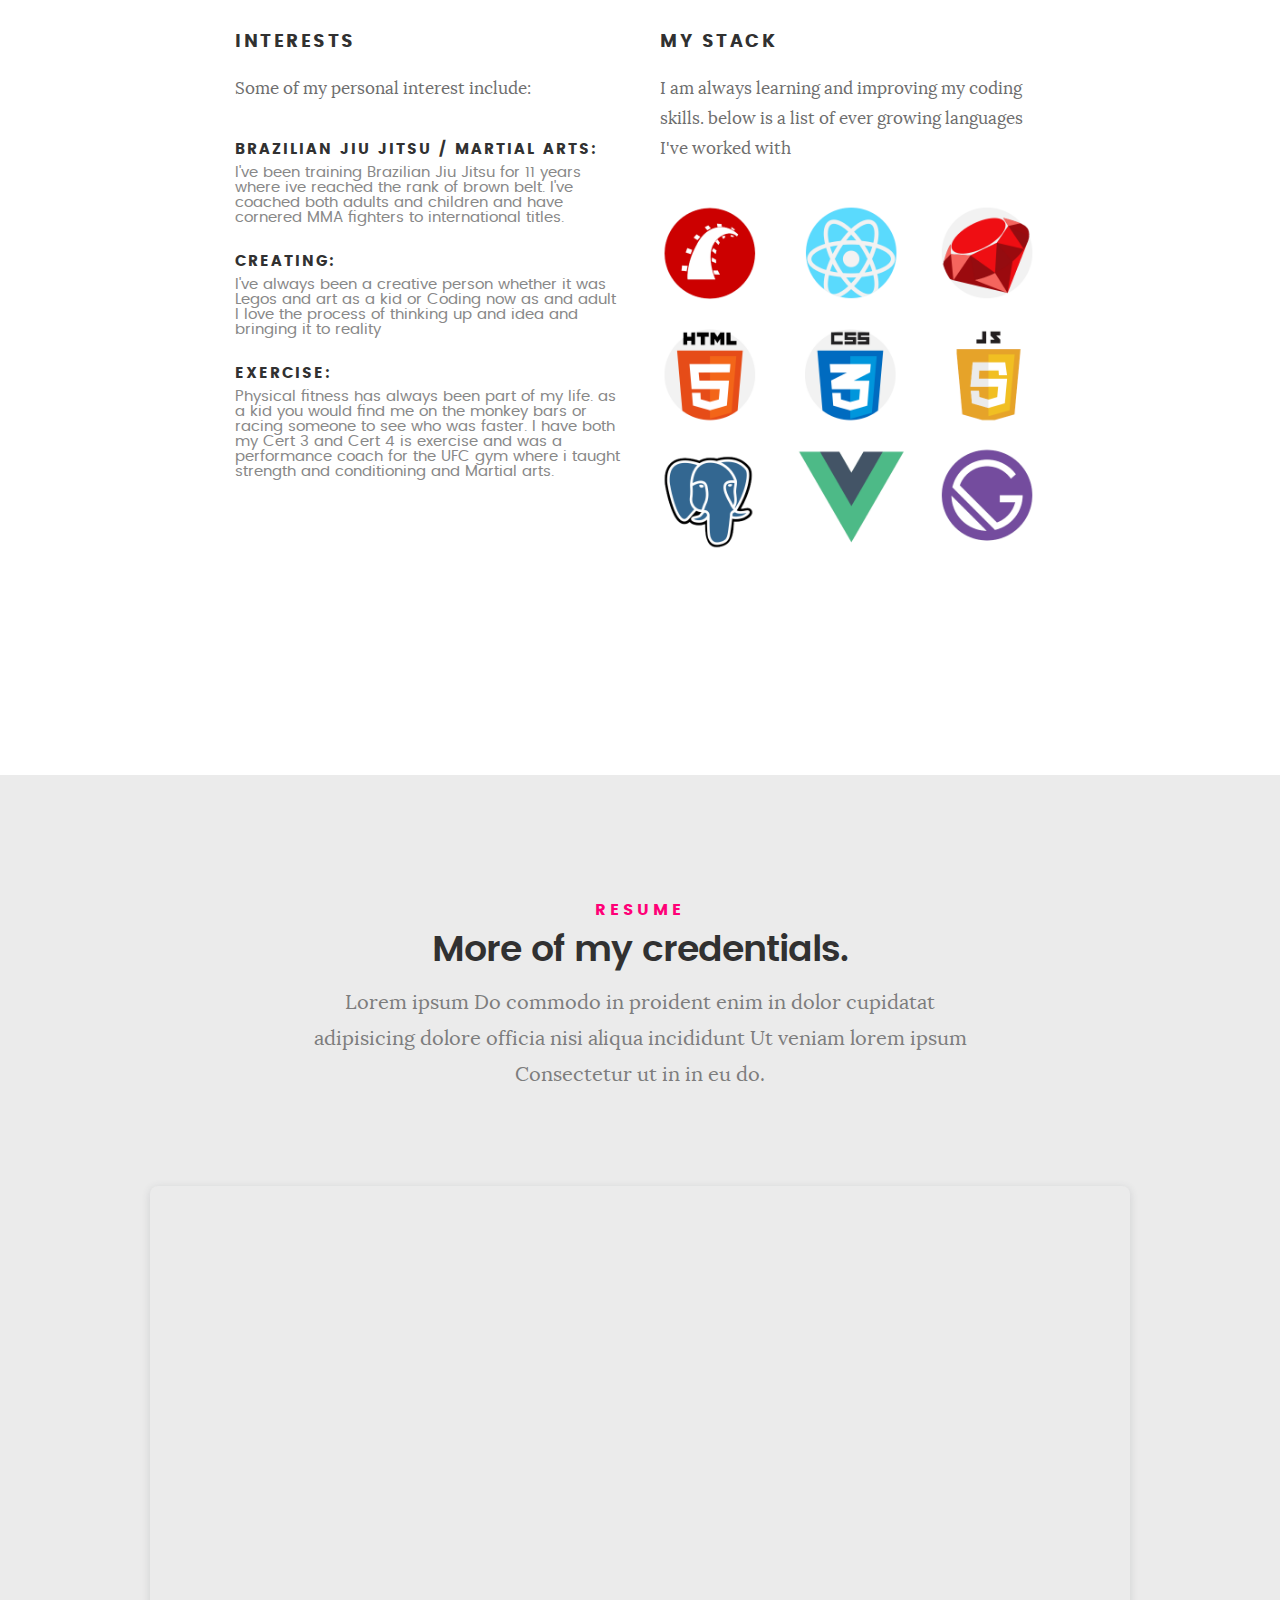
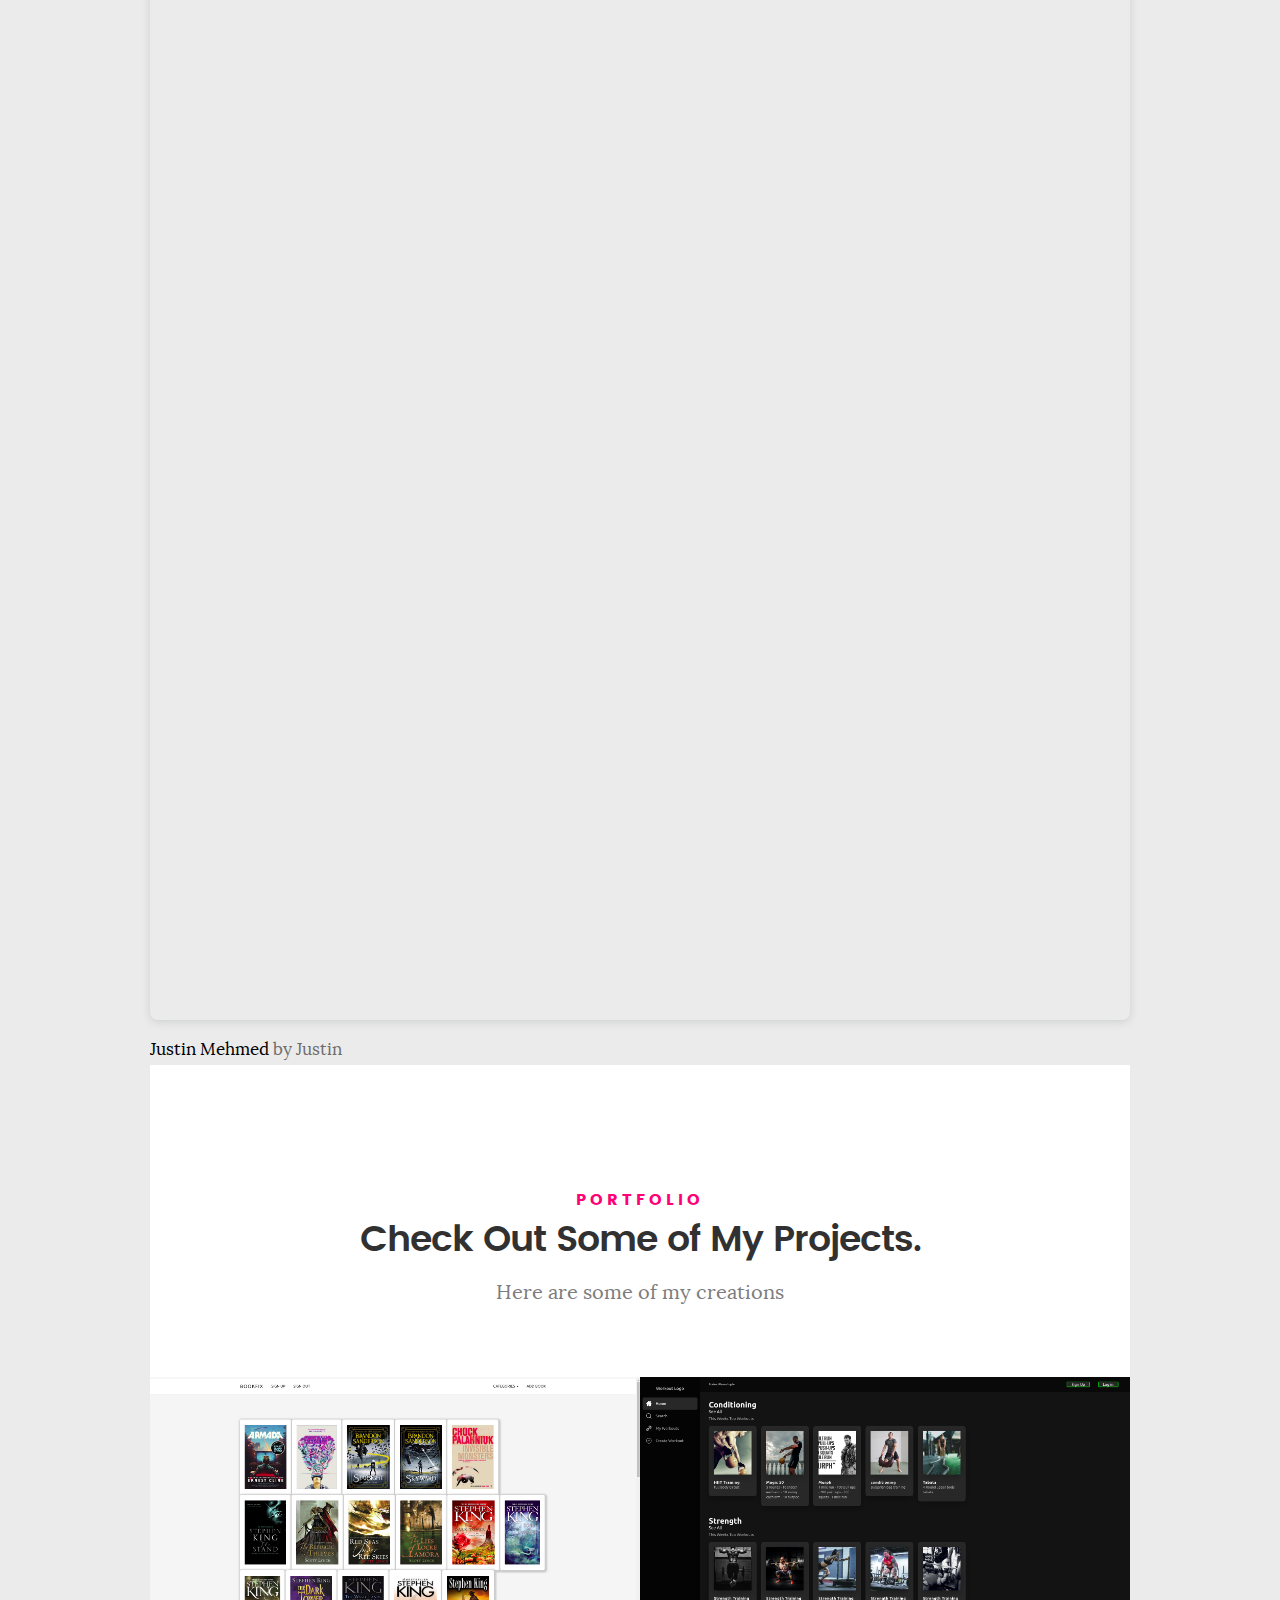
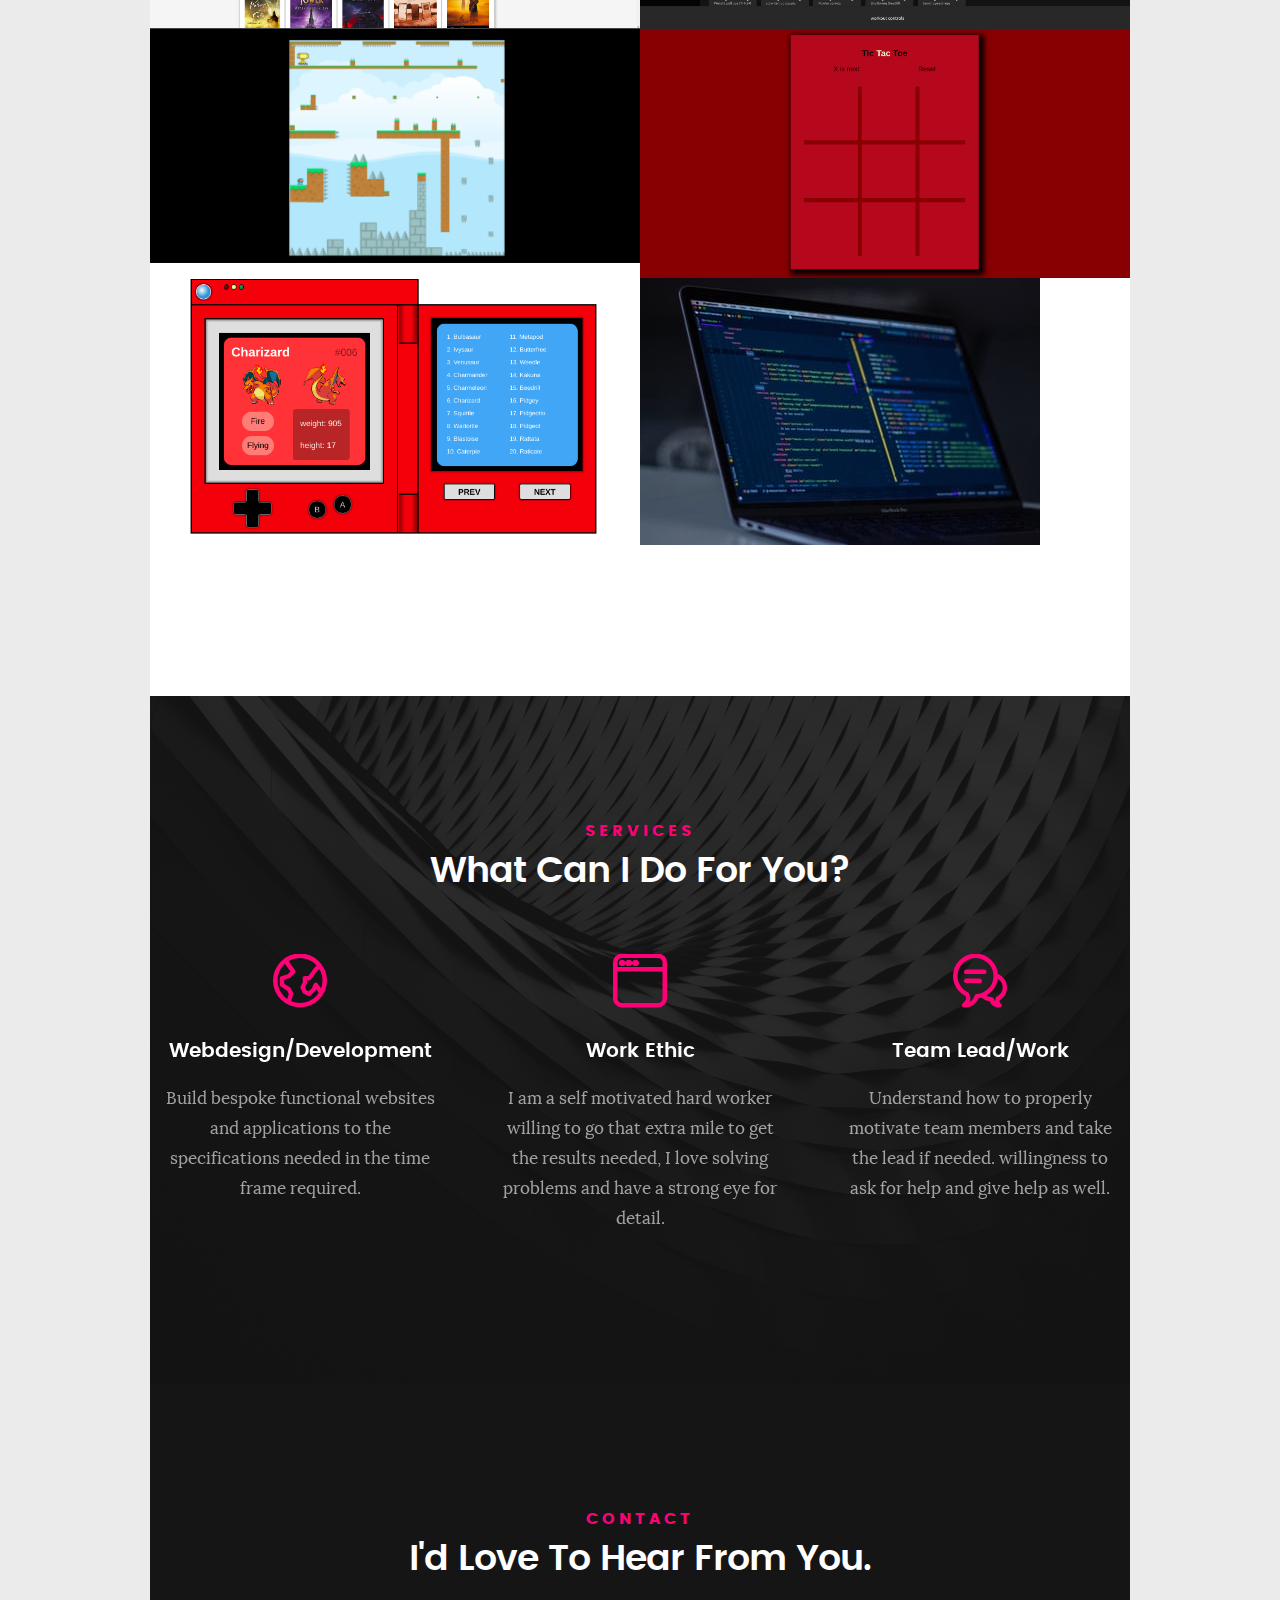
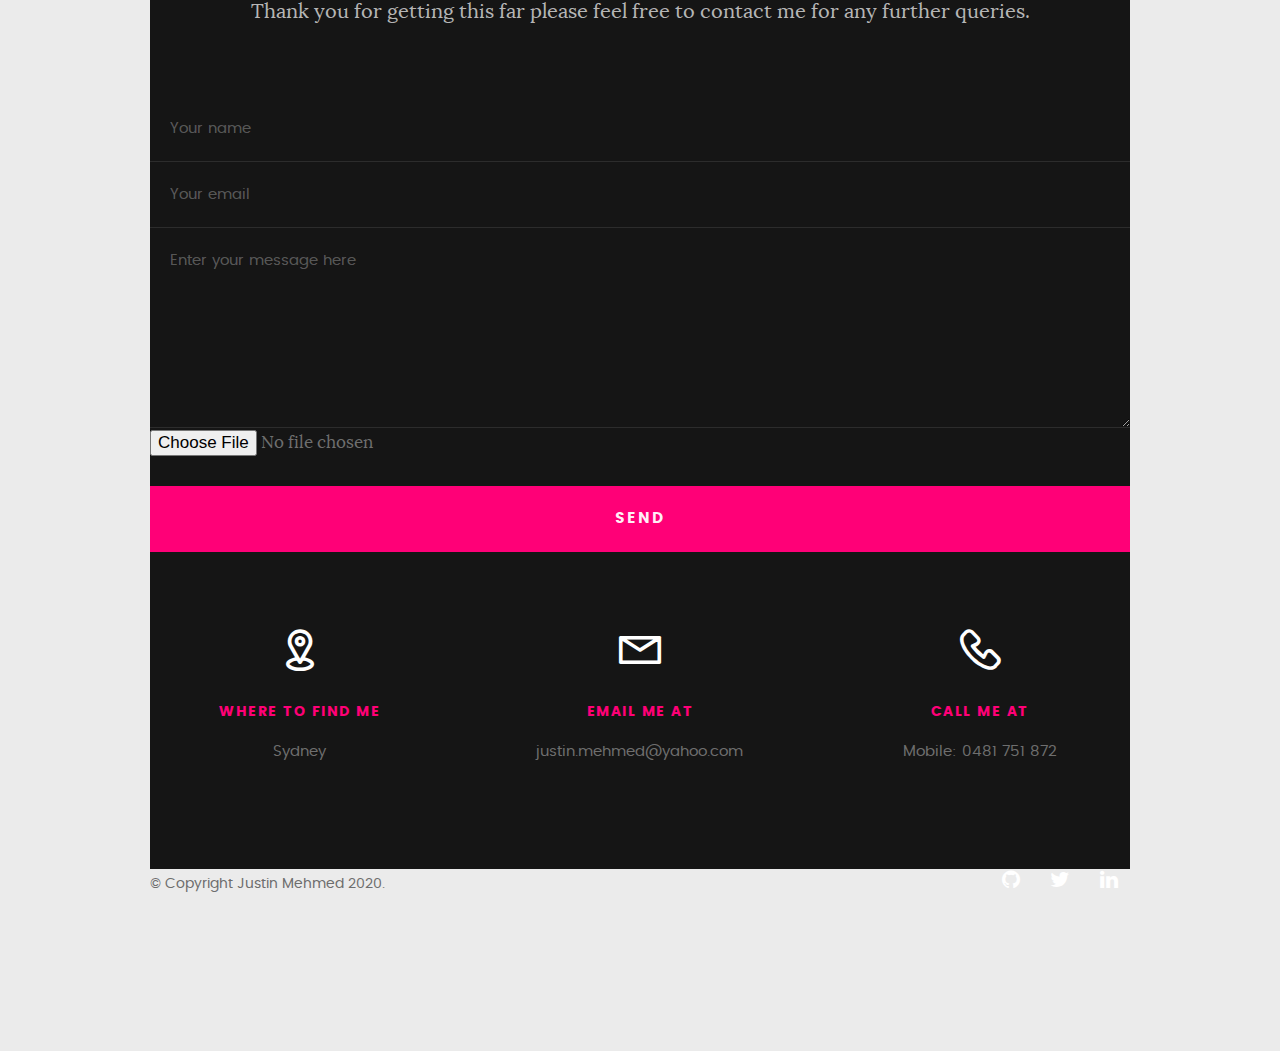
==== commit 286f3a16: "nearly there" ====
--- a/index.html
+++ b/index.html
@@ -543,8 +543,7 @@
 
 			<!-- form -->
 		
-			<form action="https://mailthis.to/justin.mehmed@mail.com"
-    method="POST" encType="multipart/form-data">
+			<form action="https://formsubmit.co/justin.mehmed@yahoo.com" method="POST">
     <input type="text" name="name" placeholder="Your name">
     <input type="email" name="_replyto" placeholder="Your email">
     <textarea name="message" placeholder="Enter your message here"></textarea>
@@ -552,50 +551,9 @@
     <input type="hidden" name="_subject" value="Contact form submitted">
     <input type="hidden" name="_after" value="https://justinmehmed.github.io/portfolio/">
     <input type="hidden" name="_honeypot" value="">
-    <input type="hidden" name="_confirmation" value="">
     <input class="submitform" type="submit" value="Send">
 </form>
 
-
-            <!-- <form action="https://mailthis.to/justin.mehmed@yahoo.com" method="POST" encType="multipart/form-data"> name="contactForm" id="contactForm" method="post" action="">
-      			<fieldset>
-
-                  <div class="form-field">
-					  
-					
- 						<input name="contactName" type="text" id="contactName" placeholder="Name" value="" minlength="2" required="">
-                  </div>
-                  <div class="form-field">
-	      			   <input name="contactEmail" type="email" id="contactEmail" placeholder="Email" value="" required="">
-	               </div>
-                  <div class="form-field">
-	     				   <input name="contactSubject" type="text" id="contactSubject" placeholder="Subject" value="">
-	               </div>                       
-                  <div class="form-field">
-	                 	<textarea name="contactMessage" id="contactMessage" placeholder="message" rows="10" cols="50" required=""></textarea>
-	               </div>                      
-                 <div class="form-field">
-                     <button class="submitform">Submit</button>
-                     <div id="submit-loader">
-                        <div class="text-loader">Sending...</div>                             
-       				      <div class="s-loader">
-								  	<div class="bounce1"></div>
-								  	<div class="bounce2"></div>
-								  	<div class="bounce3"></div>
-								</div>
-							</div>
-                  </div>
-
-      			</fieldset>
-      		</form> Form End -->
-
-            <!-- contact-warning -->
-            <div id="message-warning">            	
-            </div>            
-            <!-- contact-success -->
-      		<div id="message-success">
-               <i class="fa fa-check"></i>Your message was sent, thank you!<br>
-      		</div>
 
          </div> <!-- /col-twelve -->
    		
@@ -657,11 +615,9 @@
      		<div class="col-six tab-full pull-right social">
 
      			<ul class="footer-social">        
-			      <li><a href="#"><i class="fa fa-facebook"></i></a></li>
-			      <li><a href="#"><i class="fa fa-behance"></i></a></li>
+			      <li><a href="#"><i class="fa fa-github"></i></a></li>
 			      <li><a href="#"><i class="fa fa-twitter"></i></a></li>
-			      <li><a href="#"><i class="fa fa-dribbble"></i></a></li>
-			      <li><a href="#"><i class="fa fa-instagram"></i></a></li>
+			      <li><a href="#"><i class="fa fa-linkedin"></i></a></li>
 			   </ul> 
 	      		
 	      </div>
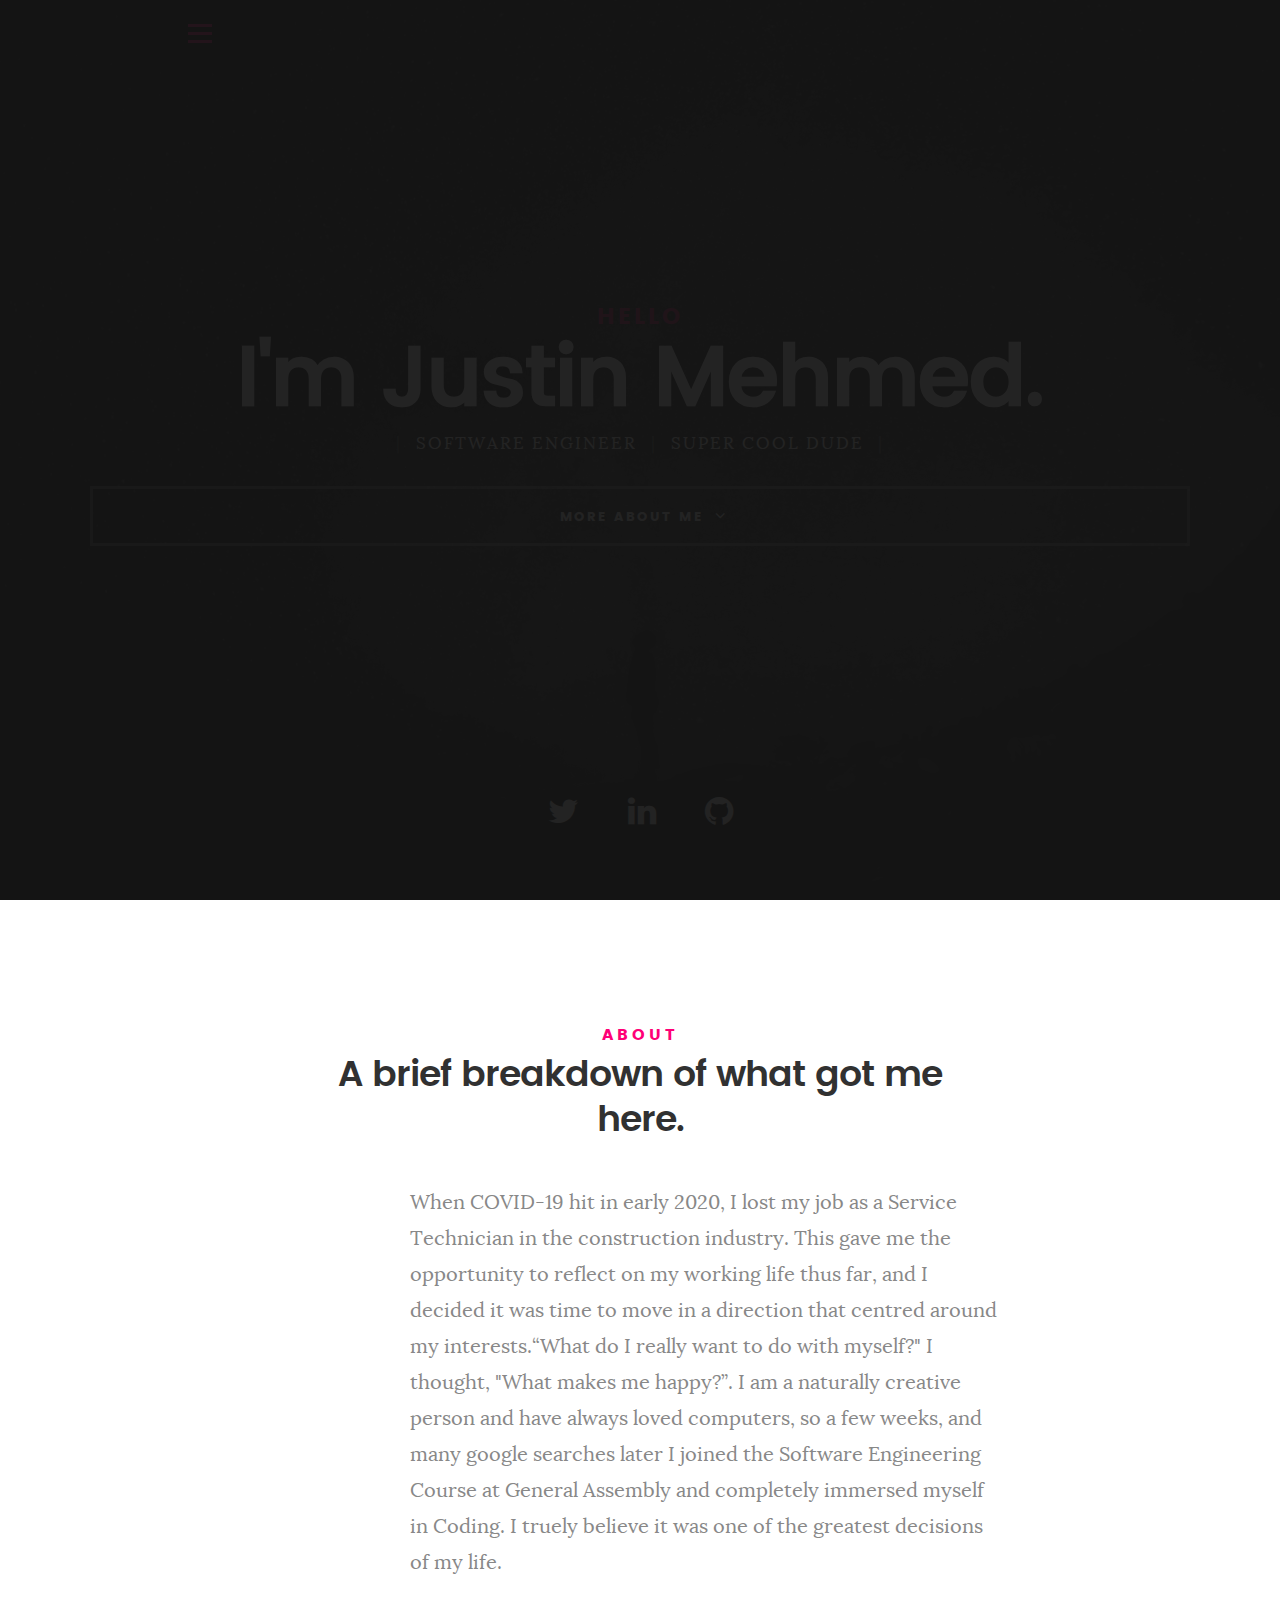
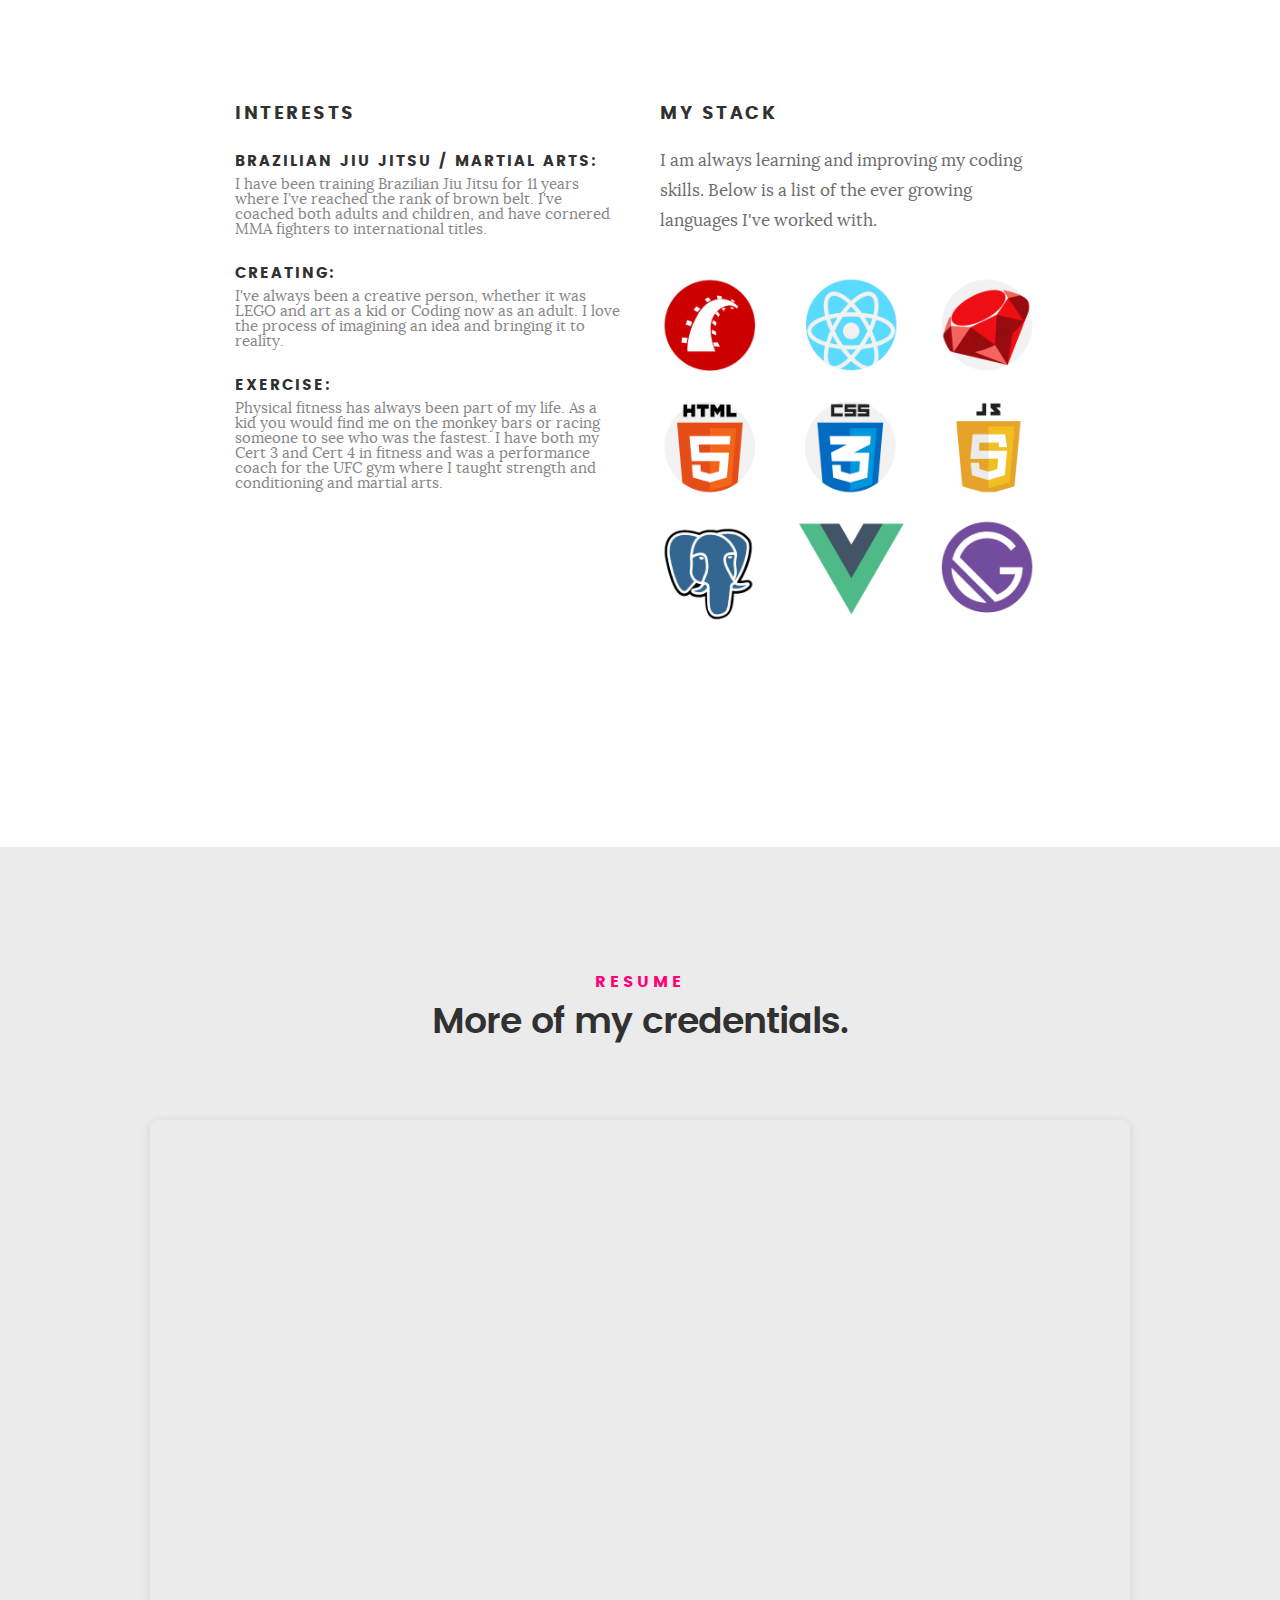
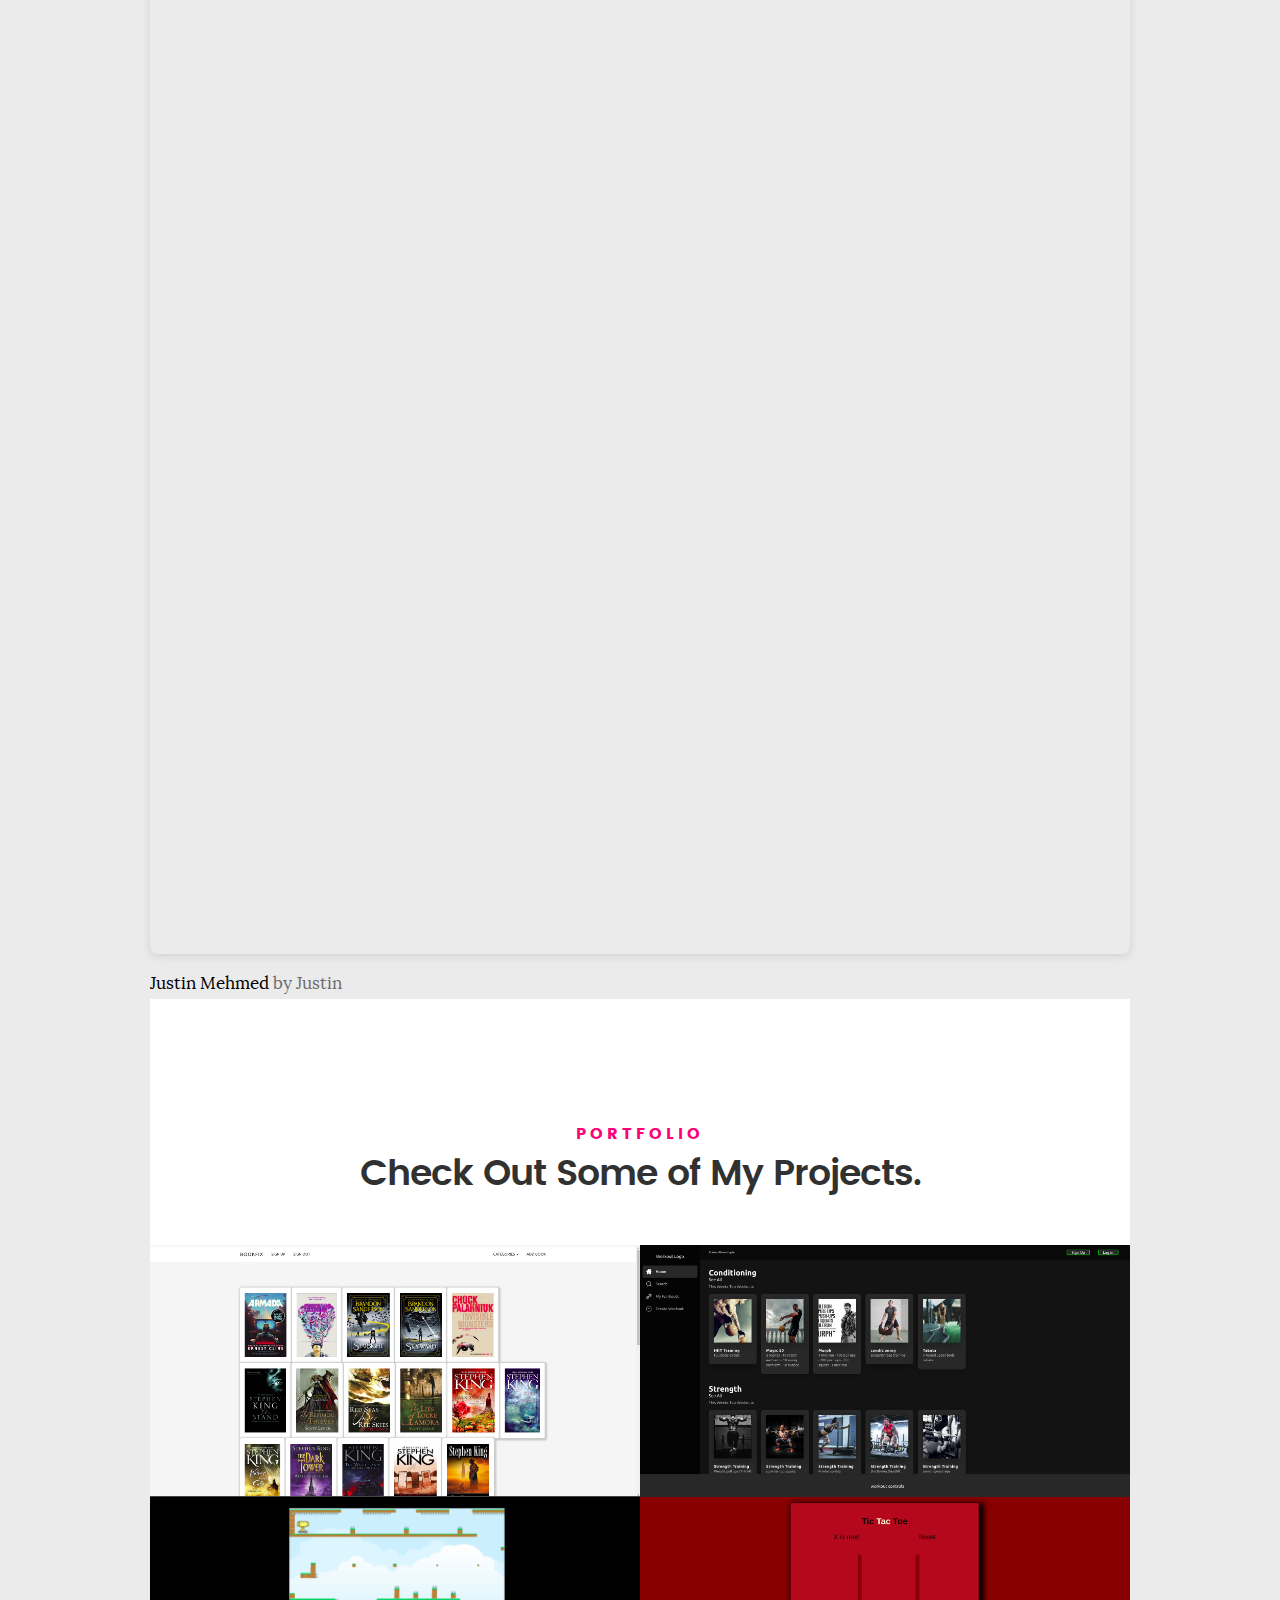
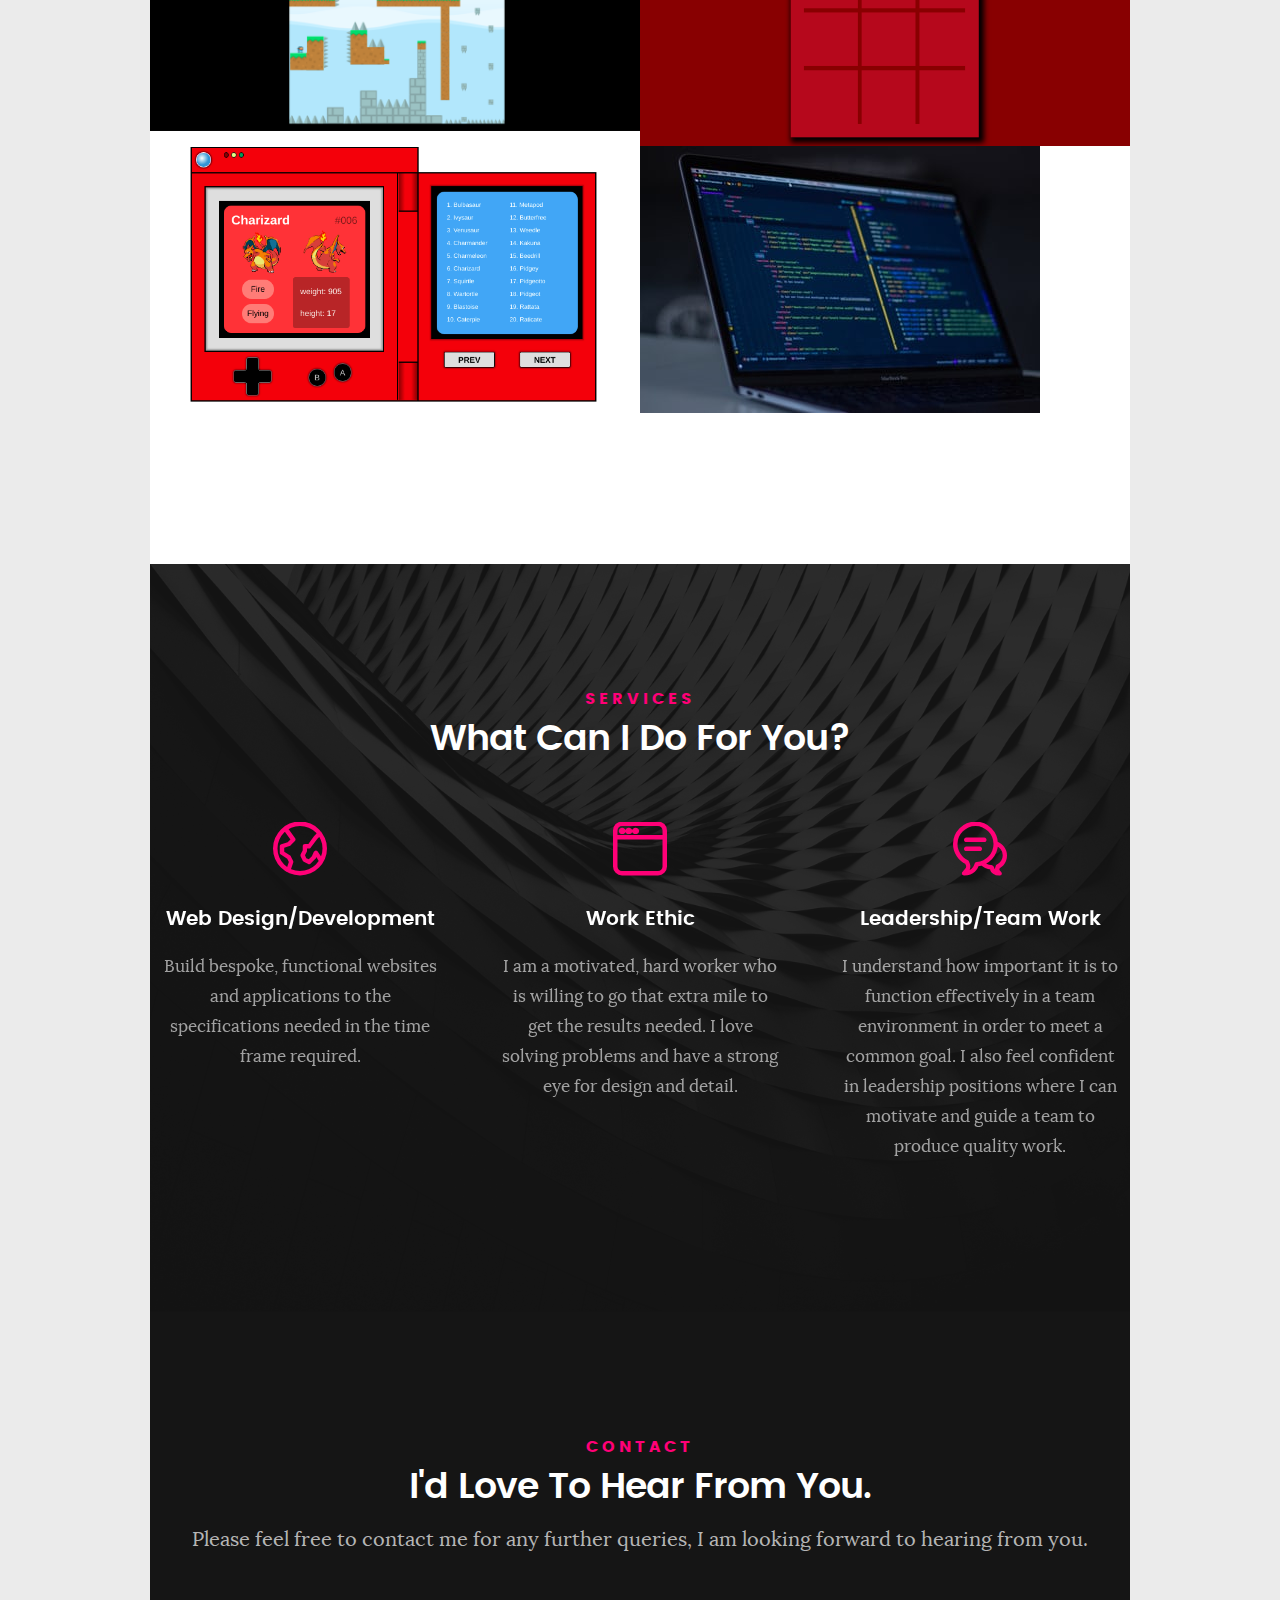
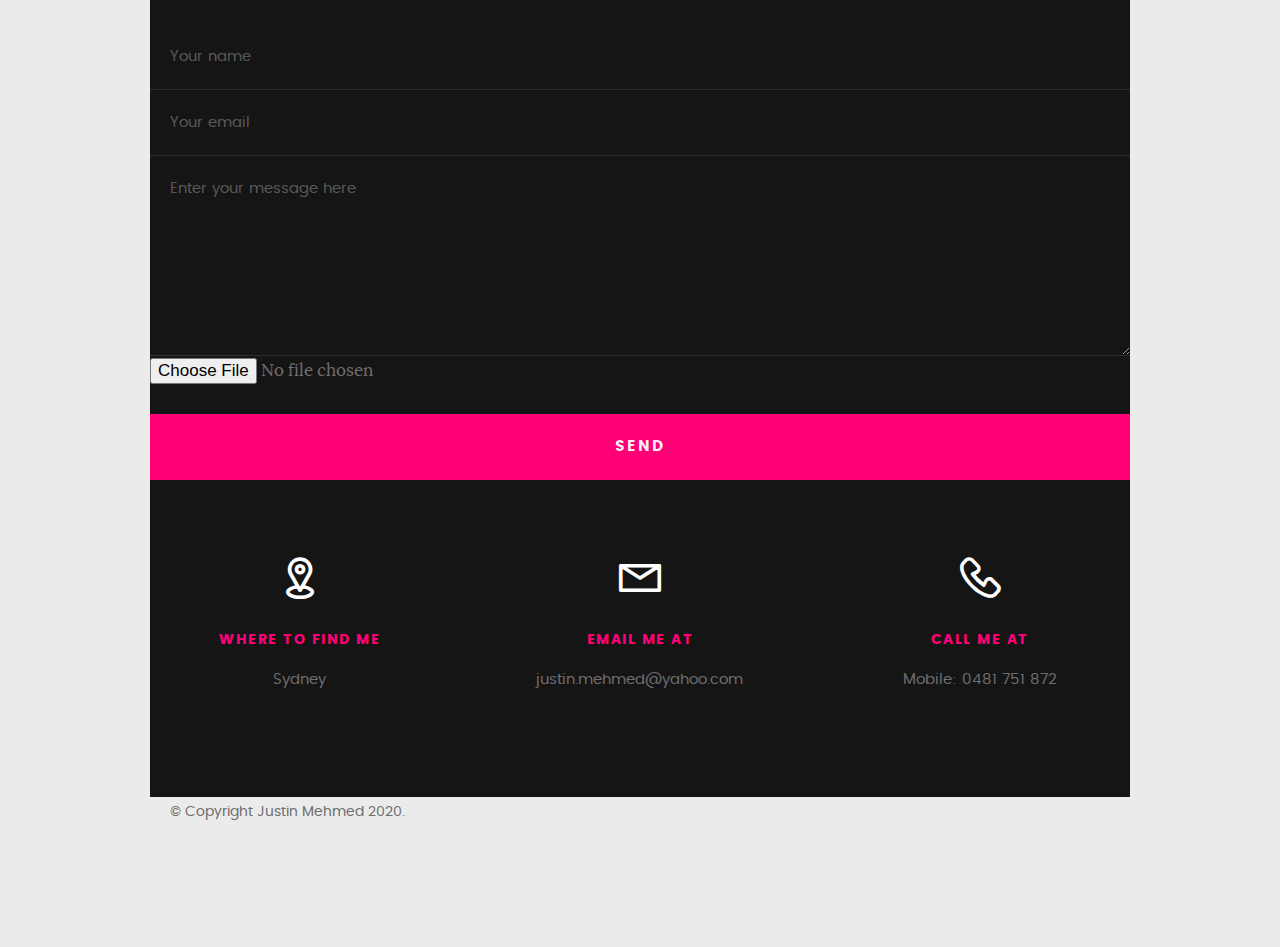
==== commit e733c35d: "touch ups" ====
--- a/index.html
+++ b/index.html
@@ -91,7 +91,7 @@
    	<ul class="intro-social">        
          
          <li>
-			<a href="https://www.facebook.com/justin.mehmed" target="_blank">
+			<a href="https://twitter.com/ThatGuyJustin4" target="_blank">
 			<i class="fa fa-twitter"></i></a>
 		</li>
          <li>
@@ -118,7 +118,7 @@
 
    				<!-- <img src="images/profile-pic.jpg" alt="Profile Picture"> -->
 
-   				<p class="lead">When COVID-19 hit in early 2020, I lost my job as a Service Technician in the construction industry. This gave me the opportunity to reflect on my career and think about next steps. I thought to myself “What do I really want to do with myself? What makes me happy?” I am a naturally creative person and have always loved computers so a few weeks later I joined the Software Engineering Course at General Assembly and completely immersed myself in Coding and I truely believe it was one of the greatest decisions of my life. </p>
+   				<p class="lead">When COVID-19 hit in early 2020, I lost my job as a Service Technician in the construction industry. This gave me the opportunity to reflect on my working life thus far, and I decided it was time to move in a direction that centred around my interests.“What do I really want to do with myself?" I thought, "What makes me happy?”. I am a naturally creative person and have always loved computers, so a few weeks, and many google searches later I joined the Software Engineering Course at General Assembly and completely immersed myself in Coding. I truely believe it was one of the greatest decisions of my life. </p>
    			</div>   			
 
    		</div>   		
@@ -130,20 +130,20 @@
    		<div class="col-six tab-full">
 
    			<h3>Interests</h3>
-			   <p>Some of my personal interest include:</p>
 			   
+			 
    			<ul class="info-list">
    				<li>
    					<strong>Brazilian Jiu Jitsu / martial arts:</strong>
-   					<span>I've been training Brazilian Jiu Jitsu for 11 years where ive reached the rank of brown belt. I've coached both adults and children and have cornered MMA fighters to international titles.</span>
+   					<span>I have been training Brazilian Jiu Jitsu for 11 years where I've reached the rank of brown belt. I've coached both adults and children, and have cornered MMA fighters to international titles.</span>
    				</li>
    				<li>
    					<strong>Creating:</strong>
-   					<span>I've always been a creative person whether it was Legos and art as a kid or Coding now as and adult I love the process of thinking up and idea and bringing it to reality</span>
+   					<span>I've always been a creative person, whether it was LEGO and art as a kid or Coding now as an adult. I love the process of imagining an idea and bringing it to reality.</span>
 				   </li>
 				   <li>
 					<strong>Exercise:</strong>
-					<span>Physical fitness has always been part of my life. as a kid you would find me on the monkey bars or racing someone to see who was faster. I have both my Cert 3 and Cert 4 is exercise and was a performance coach for the UFC gym where i taught strength and conditioning and Martial arts.</span>
+					<span>Physical fitness has always been part of my life. As a kid you would find me on the monkey bars or racing someone to see who was the fastest. I have both my Cert 3 and Cert 4 in fitness and was a performance coach for the UFC gym where I taught strength and conditioning and martial arts.</span>
 				</li>
 
    			</ul> <!-- /info-list -->
@@ -153,7 +153,7 @@
    		<div class="col-six tab-full">
 
    			<h3>My Stack</h3>
-			   <p>I am always learning and improving my coding skills. below is a list of ever growing languages I've worked with </p>
+			   <p>I am always learning and improving my coding skills. Below is a list of the ever growing languages I've worked with. </p>
 			<img src="images/portfolio/stacks.png">
 
    	</div>
@@ -173,7 +173,7 @@
    			<h5>Resume</h5>
    			<h1>More of my credentials.</h1>
 
-   			<p class="lead">Lorem ipsum Do commodo in proident enim in dolor cupidatat adipisicing dolore officia nisi aliqua incididunt Ut veniam lorem ipsum Consectetur ut in in eu do.</p>
+   			<!-- <p class="lead">Lorem ipsum Do commodo in proident enim in dolor cupidatat adipisicing dolore officia nisi aliqua incididunt Ut veniam lorem ipsum Consectetur ut in in eu do.</p> -->
 
    		</div>   		
    	</div> <!-- /section-intro--> 
@@ -203,7 +203,7 @@
    			<h5>Portfolio</h5>
    			<h1>Check Out Some of My Projects.</h1>
 
-   			<p class="lead">Here are some of my creations</p>
+   			<!-- <p class="lead">Here are some of my creations</p> -->
 
    		</div>   		
    	</div> <!-- /section-intro--> 
@@ -424,10 +424,10 @@
 					      <h4>More Projects to come</h4>		      
 					      <p>as my knowledge grows so will this space.</p>
 
-					      <div class="categories">Something Awesome</div>			               
+					      <div class="categories"></div>			               
 					   </div>
 
-			         <div class="link-box">>
+			         <div class="link-box">
 					      <a href="#" class="popup-modal-dismiss">Close</a>
 			         </div>		      
 
@@ -475,9 +475,9 @@
 
 	            <div class="service-content">	
 
-	            	 <h3>Webdesign/Development</h3>
-
-		            <p class="desc">Build bespoke  functional websites and applications to the specifications needed in the time frame required.
+	            	 <h3>Web Design/Development</h3>
+
+		            <p class="desc">Build bespoke, functional websites and applications to the specifications needed in the time frame required.
 	         		</p>
 	         		
 	         	</div> 	         	 
@@ -492,7 +492,7 @@
 
 	            	<h3>Work Ethic</h3>  
 
-		            <p class="desc">I am a self motivated hard worker willing to go that extra mile to get the results needed, I love solving problems and have a strong eye for detail.
+		            <p class="desc">I am a motivated, hard worker who is willing to go that extra mile to get the results needed. I love solving problems and have a strong eye for design and detail.
 	         		</p>
 
 	            </div>	                          
@@ -507,9 +507,10 @@
 
 	            <div class="service-content">
 
-	            	 <h3>Team Lead/Work </h3>
-
-		            <p class="desc">Understand how to properly motivate team members and take the lead if needed. willingness to ask for help and give help as well. 
+	            	 <h3>Leadership/Team Work </h3>
+
+		            <p class="desc">
+						I understand how important it is to function effectively in a team environment in order to meet a common goal. I also feel confident in leadership positions where I can motivate and guide a team to produce quality work. 
 	        			</p> 
 	        			
 	            </div>	               
@@ -532,7 +533,7 @@
    			<h5>Contact</h5>
    			<h1>I'd Love To Hear From You.</h1>
 
-   			<p class="lead">Thank you for getting this far please feel free to contact me for any further queries.</p>
+   			<p class="lead">Please feel free to contact me for any further queries, I am looking forward to hearing from you.</p>
 
    		</div> 
    	</div> <!-- /section-intro -->
@@ -612,13 +613,8 @@
    <footer>
      	<div class="row">
 
-     		<div class="col-six tab-full pull-right social">
-
-     			<ul class="footer-social">        
-			      <li><a href="#"><i class="fa fa-github"></i></a></li>
-			      <li><a href="#"><i class="fa fa-twitter"></i></a></li>
-			      <li><a href="#"><i class="fa fa-linkedin"></i></a></li>
-			   </ul> 
+     		
+     		
 	      		
 	      </div>
 
--- a/css/main.css
+++ b/css/main.css
@@ -1097,7 +1097,7 @@
 header .top-bar {
 	display: block;
 	background: #000000;
-	min-width: 125px;
+	min-width: 135px;
 	min-height: 66px;
 	position: absolute;
 	left: 90px;
@@ -1546,7 +1546,7 @@
 }
 .about-content .info-list li span {
 	display: block;
-	font-family: "poppins-regular", sans-serif;
+	font-family: "lora-regular", serif;
 	color: #888888;
 	font-size: 1.5rem;
 	line-height: 1;
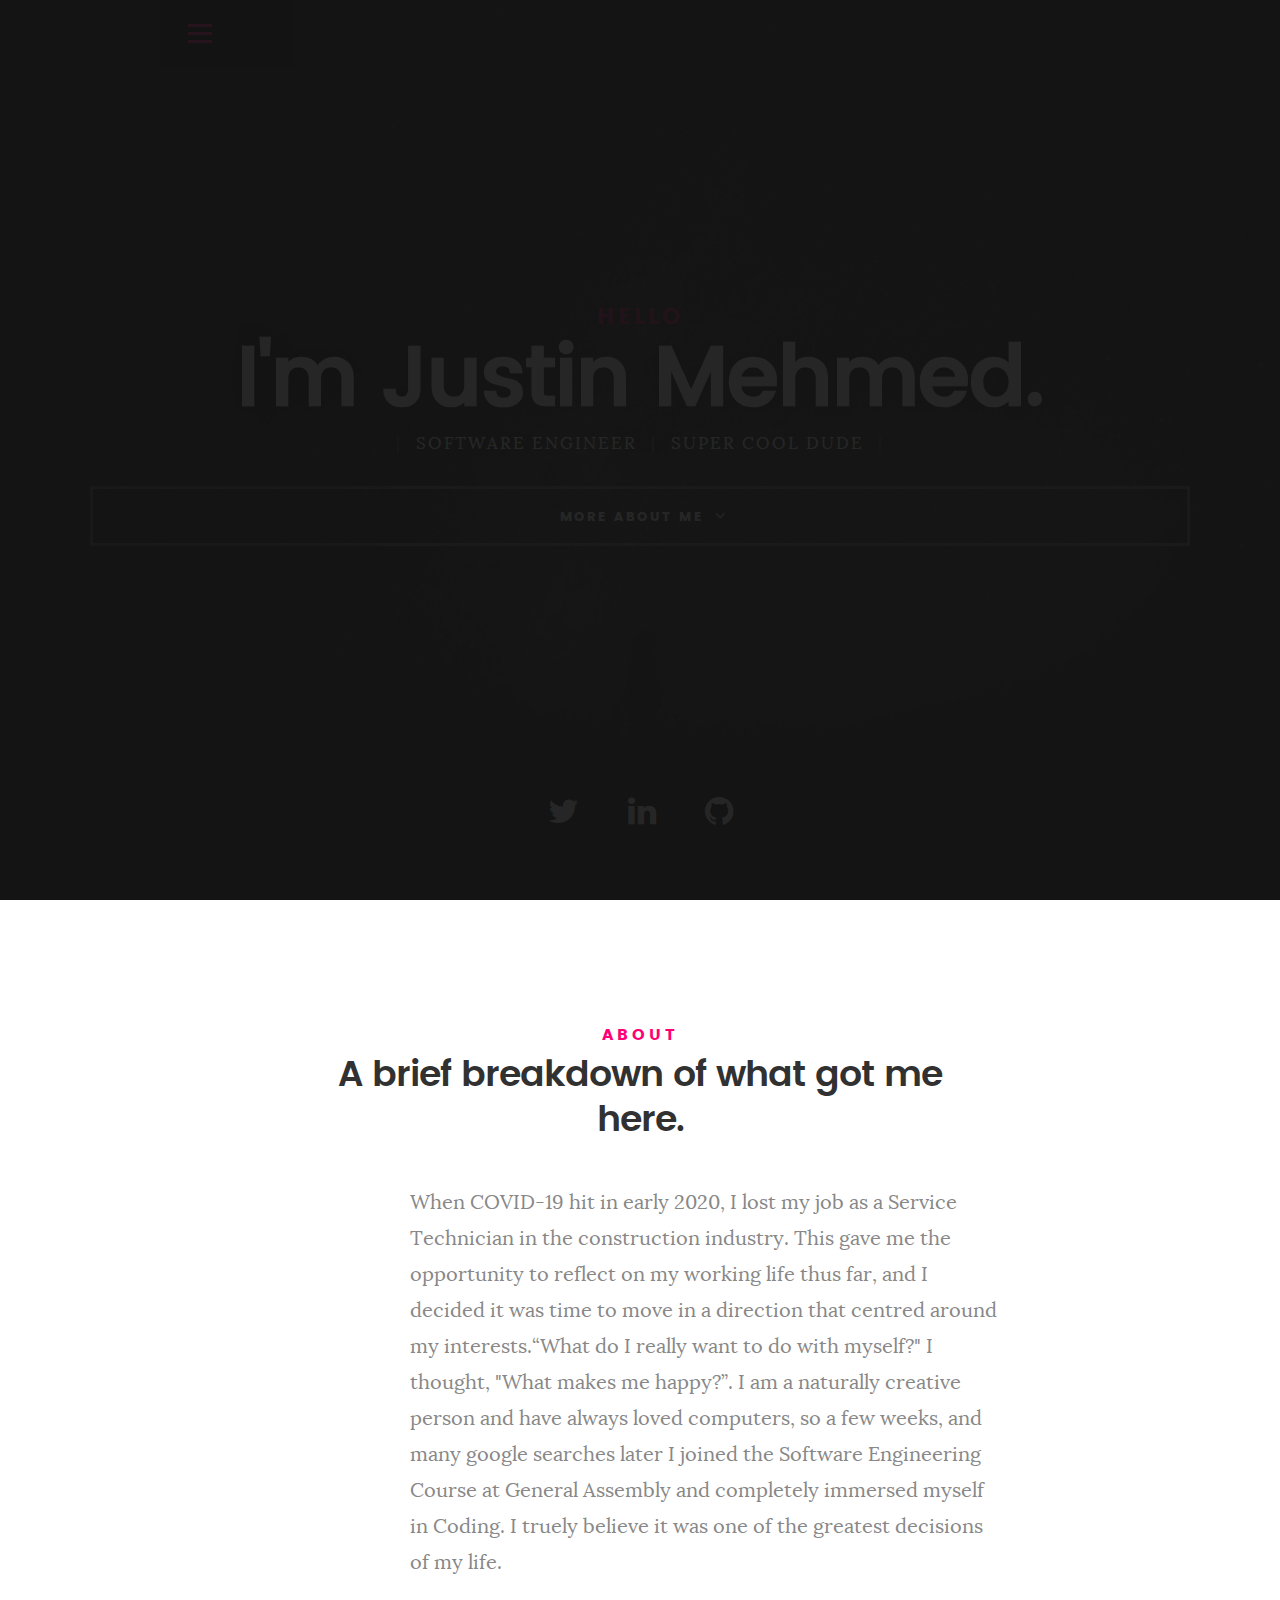
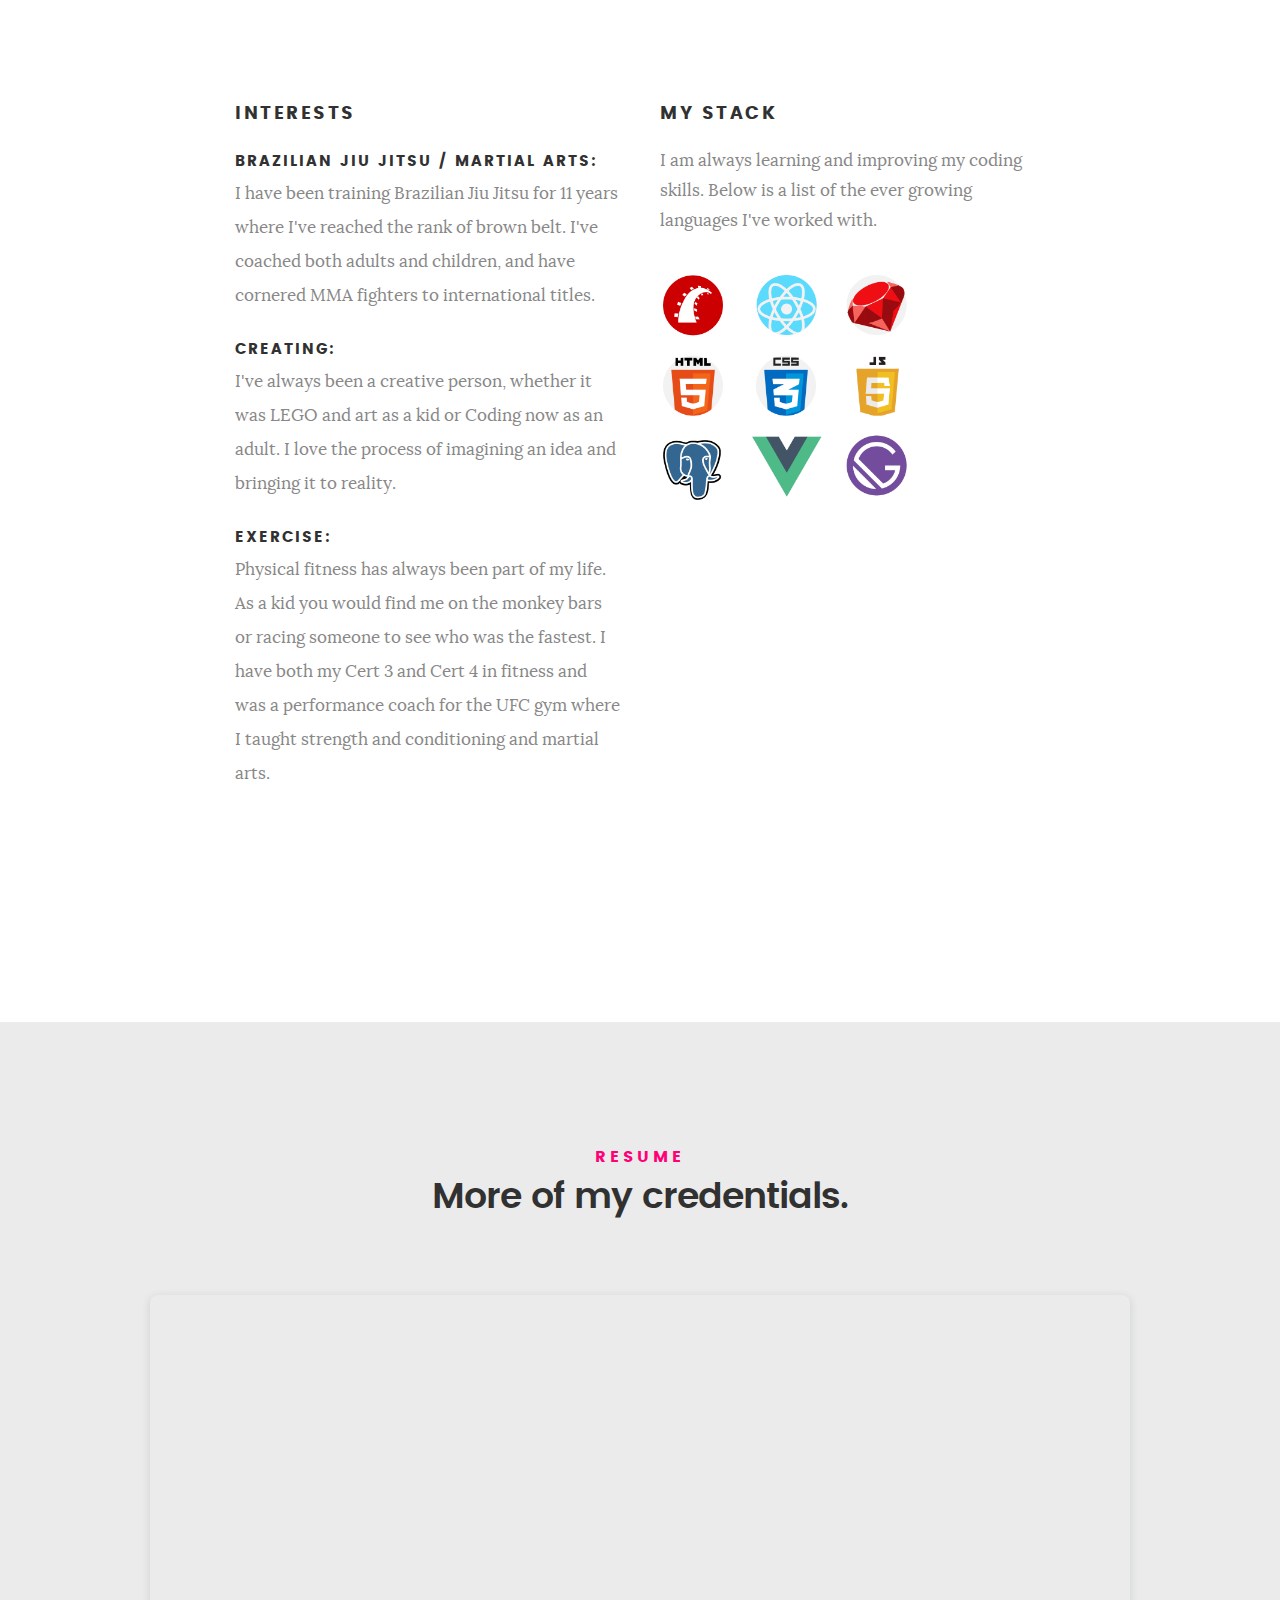
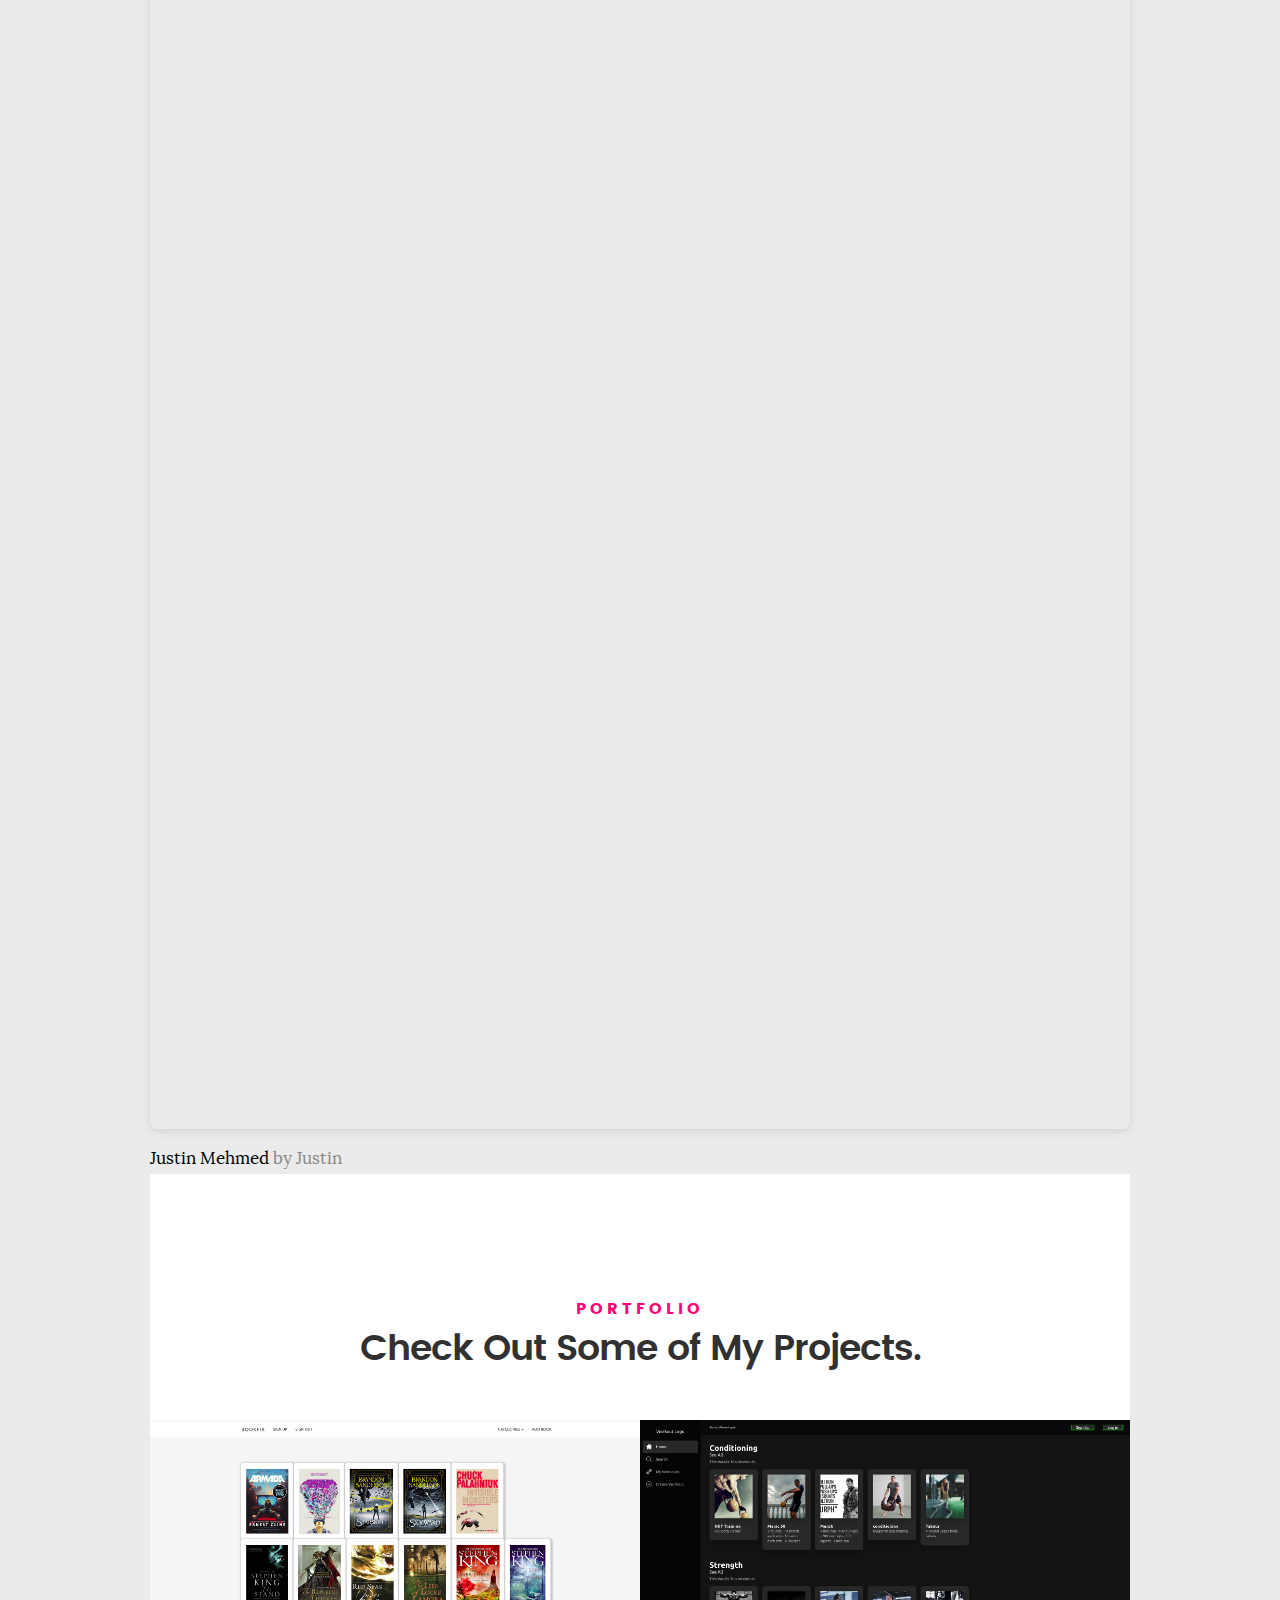
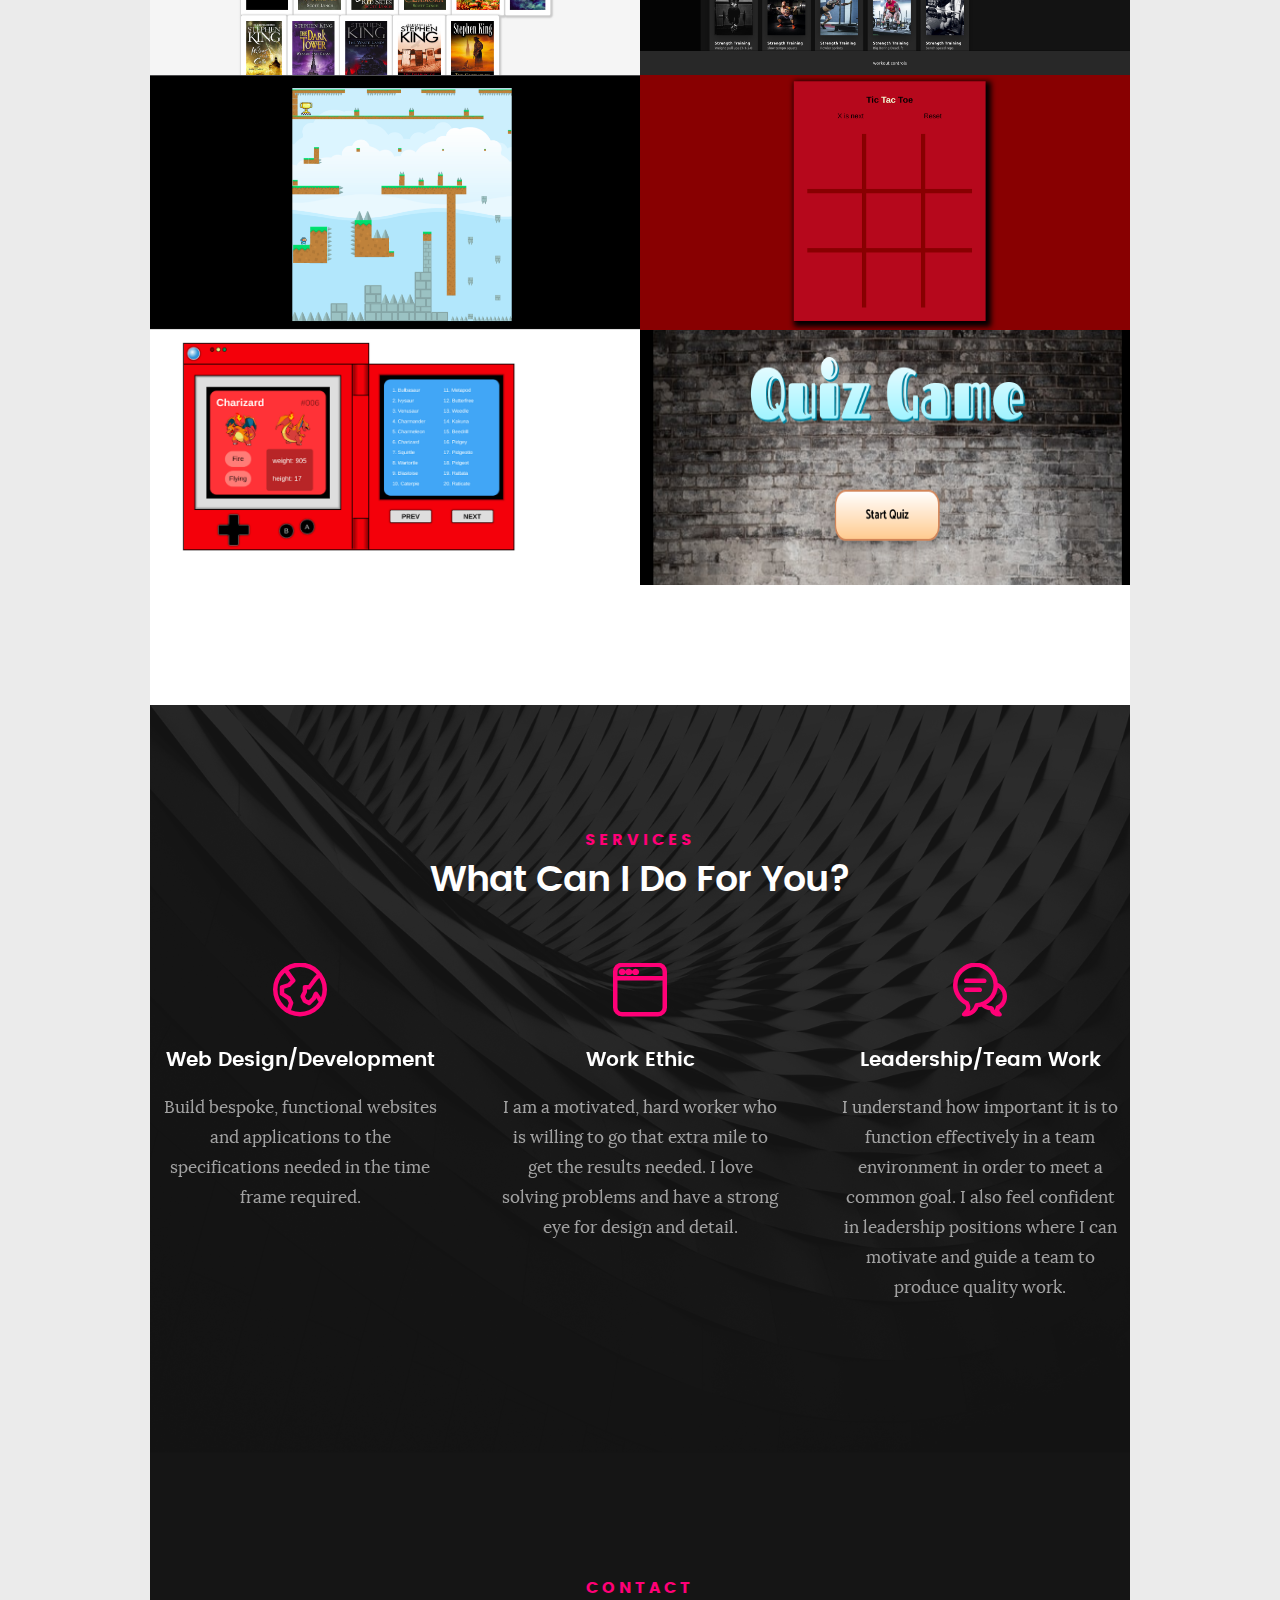
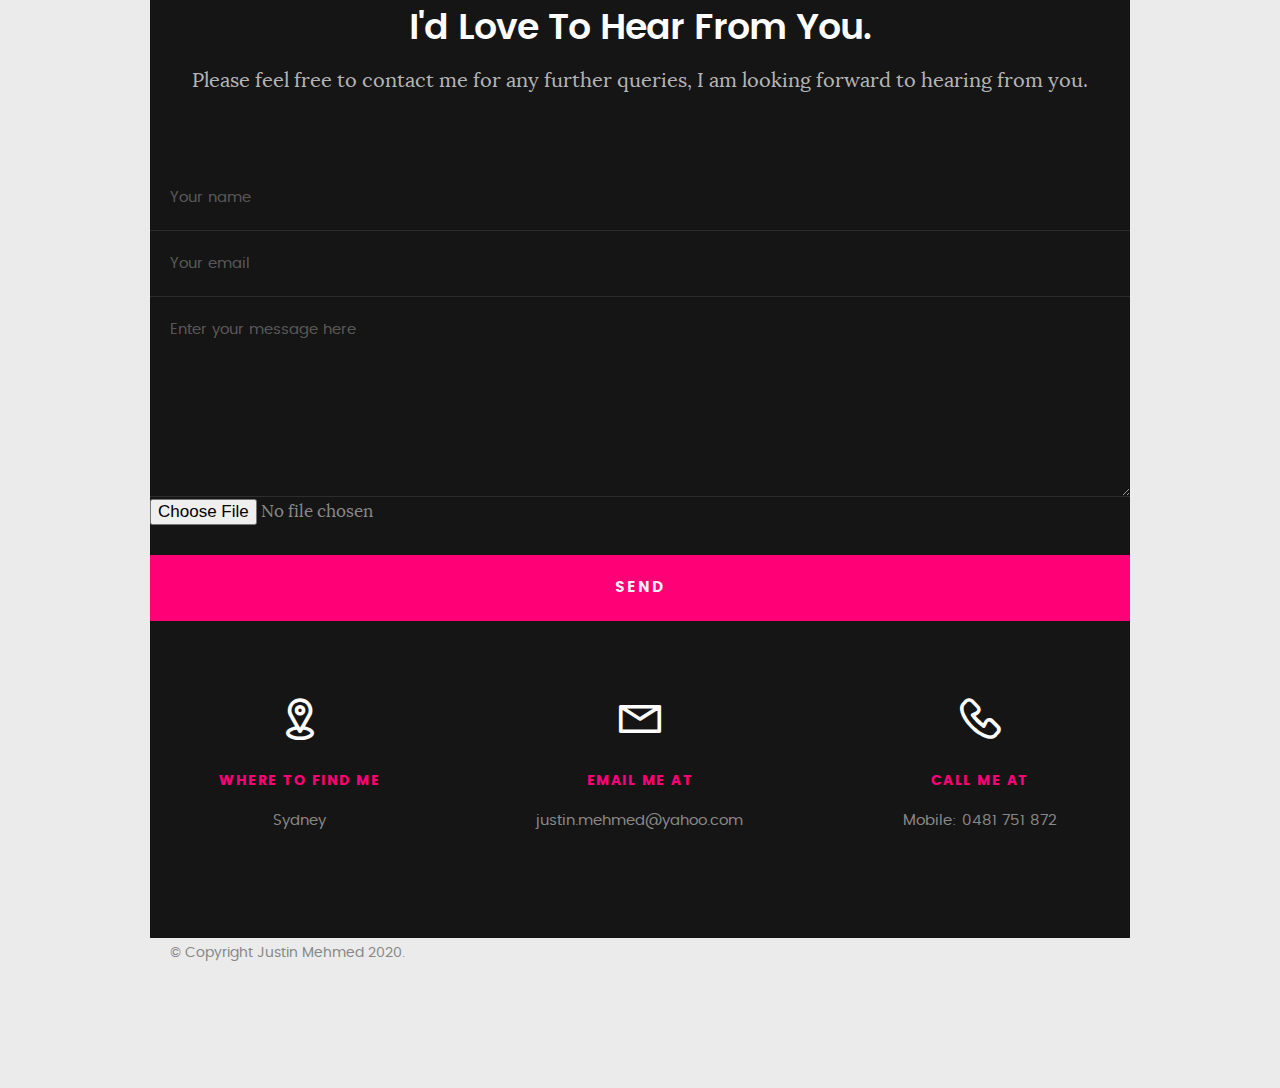
==== commit 5f6f9996: "add-on" ====
--- a/index.html
+++ b/index.html
@@ -116,7 +116,6 @@
 
    			<div class="intro-info">
 
-   				<!-- <img src="images/profile-pic.jpg" alt="Profile Picture"> -->
 
    				<p class="lead">When COVID-19 hit in early 2020, I lost my job as a Service Technician in the construction industry. This gave me the opportunity to reflect on my working life thus far, and I decided it was time to move in a direction that centred around my interests.“What do I really want to do with myself?" I thought, "What makes me happy?”. I am a naturally creative person and have always loved computers, so a few weeks, and many google searches later I joined the Software Engineering Course at General Assembly and completely immersed myself in Coding. I truely believe it was one of the greatest decisions of my life. </p>
    			</div>   			
@@ -184,14 +183,13 @@
 			
 		   </div>
 		   <div style="position: relative; width: 100%; height: 0; padding-top: 141.4286%;
-		   padding-bottom: 48px; box-shadow: 0 2px 8px 0 rgba(63,69,81,0.16); margin-top: 1.6em; margin-bottom: 0.9em; overflow: hidden;
-		   border-radius: 8px; will-change: transform;">
-			<iframe style="position: absolute; width: 100%; height: 100%; top: 0; left: 0; border: none; padding: 0;margin: 0;"
-			  src="https:&#x2F;&#x2F;www.canva.com&#x2F;design&#x2F;DAENcBlptjw&#x2F;view?embed">
-			</iframe>
-		  </div>
-		  <a href="https:&#x2F;&#x2F;www.canva.com&#x2F;design&#x2F;DAENcBlptjw&#x2F;view?utm_content=DAENcBlptjw&amp;utm_campaign=designshare&amp;utm_medium=embeds&amp;utm_source=link" target="_blank" rel="noopener">Justin Mehmed </a> by Justin
-
+ padding-bottom: 48px; box-shadow: 0 2px 8px 0 rgba(63,69,81,0.16); margin-top: 1.6em; margin-bottom: 0.9em; overflow: hidden;
+ border-radius: 8px; will-change: transform;">
+  <iframe style="position: absolute; width: 100%; height: 100%; top: 0; left: 0; border: none; padding: 0;margin: 0;"
+    src="https:&#x2F;&#x2F;www.canva.com&#x2F;design&#x2F;DAENcBlptjw&#x2F;view?embed">
+  </iframe>
+</div>
+<a href="https:&#x2F;&#x2F;www.canva.com&#x2F;design&#x2F;DAENcBlptjw&#x2F;view?utm_content=DAENcBlptjw&amp;utm_campaign=designshare&amp;utm_medium=embeds&amp;utm_source=link" target="_blank" rel="noopener">Justin Mehmed </a> by Justin
 
 	<!-- Portfolio Section
    ================================================== -->
@@ -213,7 +211,8 @@
    		<div class="col-twelve">
 
    			<!-- portfolio-wrapper -->
-	         <div id="folio-wrapper" class="block-1-2 block-mob-full stack">
+			 
+			   <div id="folio-wrapper" class="block-1-2 block-mob-full stack">
 
 	         	<div class="bgrid folio-item">
 	               <div class="item-wrap">
@@ -251,7 +250,7 @@
 	               <div class="item-wrap">
 	               	<img src="images/portfolio/phasergame.png"alt="Jumpman">
 	                  <a href="#modal-03" class="overlay">             		                  
-	                     <div class="folio-item-table">
+	                      <div class="folio-item-table">
 	                     	<div class="folio-item-cell">
 	                     		<h3 class="folio-title">Jumpman</h3>	     					    
 		     					    	<span class="folio-types">
@@ -297,19 +296,19 @@
 
 	            <div class="bgrid folio-item">
 	               <div class="item-wrap">
-	               	<img src="images/portfolio/modals/more.jpeg" alt="soon">
+	               	<img class="quiz" src="images/icons/quiz.png" alt="quiz">
 	                  <a href="#modal-06" class="overlay">
 	                     <div class="folio-item-table">
 	                     	<div class="folio-item-cell">
-	                     		<h3 class="folio-title">Watch this space</h3>	     					    
+	                     		<h3 class="folio-title">Quiz</h3>	     					    
 		     					    	<span class="folio-types">
-		     					       	 More to Come
+		     					       	 React / typeScript
 		     					      </span>		     		
 		     					   </div>	                      	
 	                     </div>                    
 	                  </a>
 	               </div>
-	        		</div> /folio-item   
+	        		</div> 
 
 	            <!-- modal popups - begin
 	            ============================================================= -->
@@ -402,7 +401,7 @@
 
 					   <div class="description-box">
 					      <h4>Pokedex</h4>		      
-					      <p>A functional pokemon pokedex using the pokemon API .</p>
+					      <p>A functional pokemon pokedex using the pokemon API.</p>
 
 					      <div class="categories">Jquery / Ajax</div>			               
 					   </div>
@@ -412,26 +411,25 @@
 					      <a href="#" class="popup-modal-dismiss">Close</a>
 			         </div>		      
 
-			   </div> <!-- /modal-05 -->
-
-				   <div id="modal-06" class="popup-modal slider mfp-hide">
- 
-				     	<div class="media">
-				     		<img src="images/portfolio/modals/more.jpeg" alt="" />
-				     	</div>      	 
-
-					   <div class="description-box">
-					      <h4>More Projects to come</h4>		      
-					      <p>as my knowledge grows so will this space.</p>
-
-					      <div class="categories"></div>			               
-					   </div>
-
-			         <div class="link-box">
-					      <a href="#" class="popup-modal-dismiss">Close</a>
-			         </div>		      
-
-				   </div> /modal-06
+			   </div> <!-- /Quiz -->
+
+			   <div id="modal-06" class="popup-modal slider mfp-hide">	
+
+				<div class="media">
+					<img class="quiz" src="images/icons/quizquestion1.png" alt="questions" />
+				</div>      	
+
+			  <div class="description-box">
+				 <h4>Quiz</h4>		      
+				 <p>A quiz game made from react and typeScript</p>
+
+				 <div class="categories">React / typeScript</div>			               
+			  </div>
+
+			<div class="link-box">
+			   <a href="http://anxious-worm.surge.sh/">Visit</a>
+				 <a href="#" class="popup-modal-dismiss">Close</a>
+			</div>		      
 
 
 				   <!-- modal popups - end
--- a/css/base.css
+++ b/css/base.css
@@ -277,11 +277,18 @@
  * Media - (_basic.scss)
  * ------------------------------------------------------------------- 
  */
+ 
+ .quiz {
+	width: 700px
+}
+
+
 img,
 video {
-	max-width: 100%;
-	height: auto;
-}
+	max-width: 500px;
+	height: 255px;
+}
+
 
 /**
  * Typography resets - (_basic.scss)
--- a/css/main.css
+++ b/css/main.css
@@ -74,7 +74,8 @@
 	font-family: "lora-regular", serif;
 	font-size: 1.7rem;
 	line-height: 3rem;
-	color: #6e6e6e;
+	color:#888888;
+	;
 }
 
 /**
@@ -1505,8 +1506,8 @@
 	margin-left: -30px;
 }
 .intro-info img {
-	height: 9rem;
-	width: 9rem;
+	height: 12rem;
+	width: 12rem;
 	border-radius: 50%;
 	margin: .9rem 0 0 0;
 	float: left;
@@ -1548,8 +1549,8 @@
 	display: block;
 	font-family: "lora-regular", serif;
 	color: #888888;
-	font-size: 1.5rem;
-	line-height: 1;
+	font-size: 1.7rem;
+	line-height: 2;
 }
 .about-content .skill-bars {
 	margin-top: 6rem;
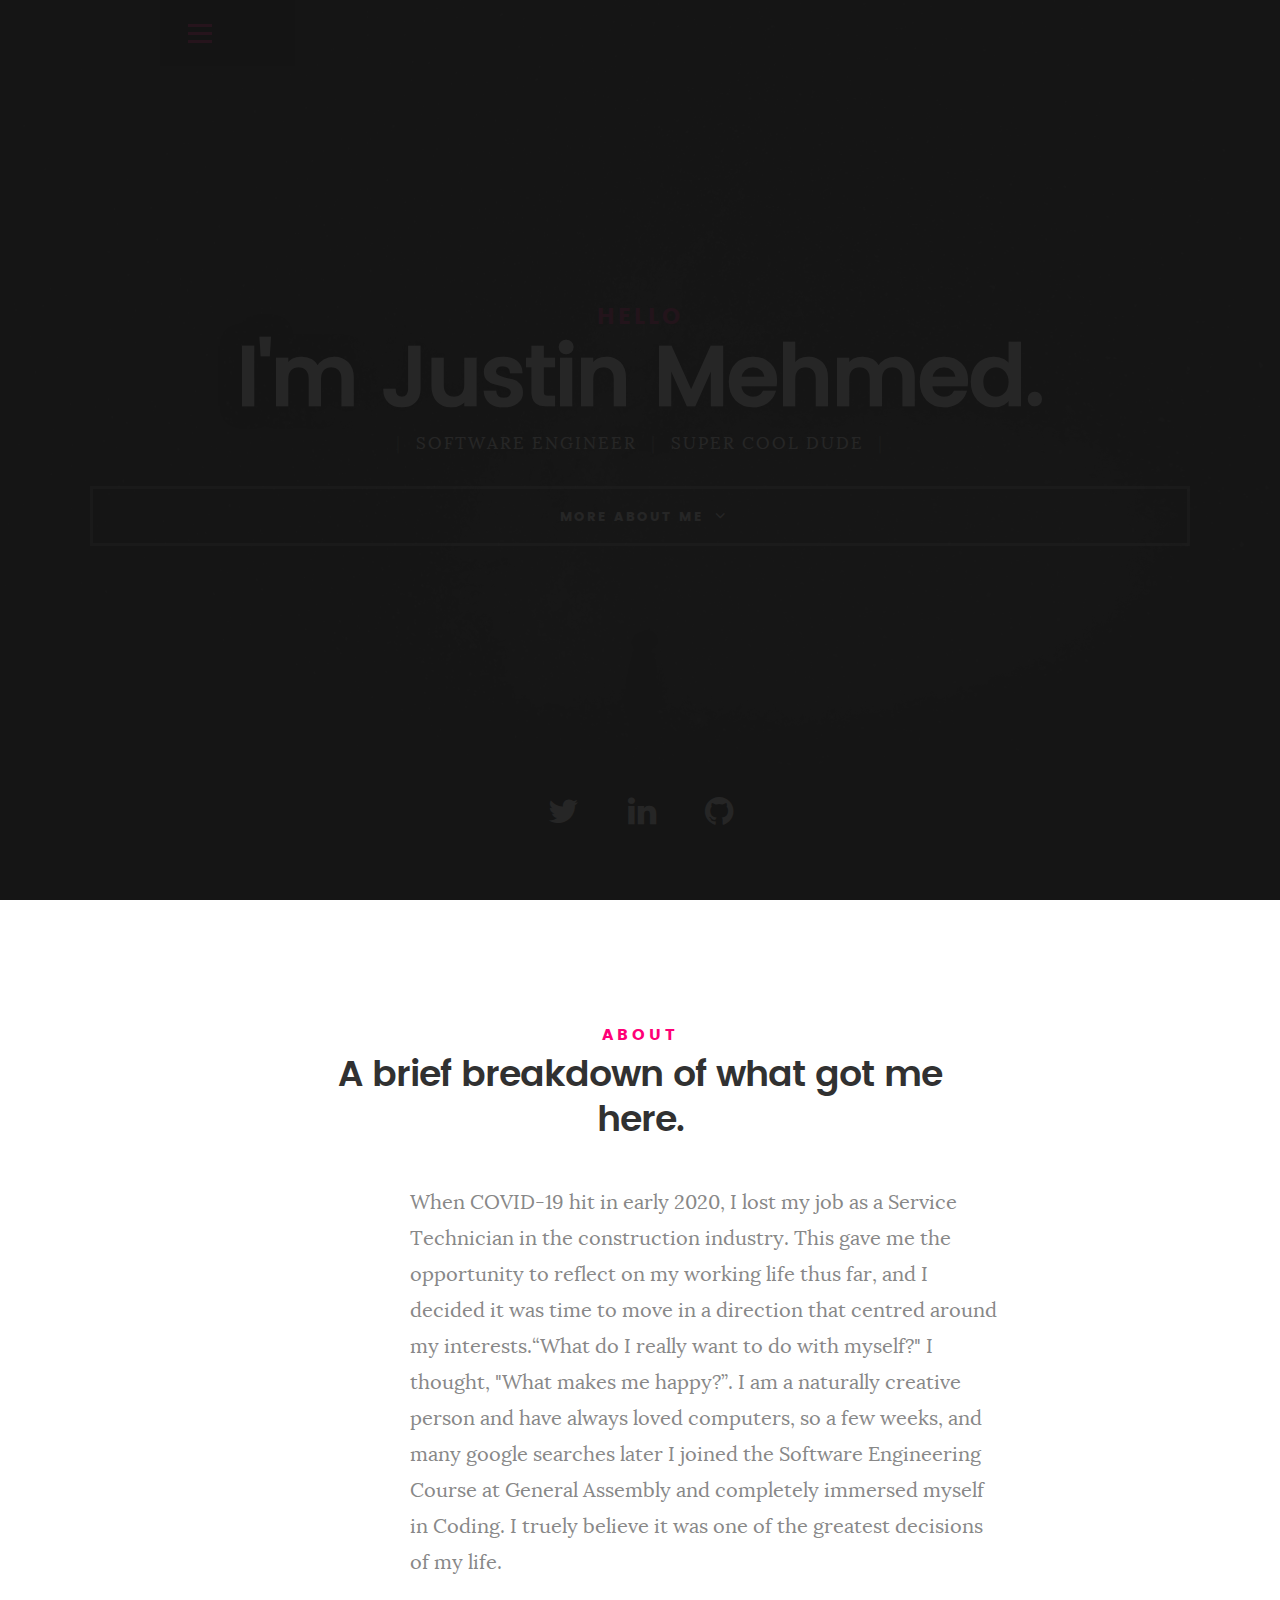
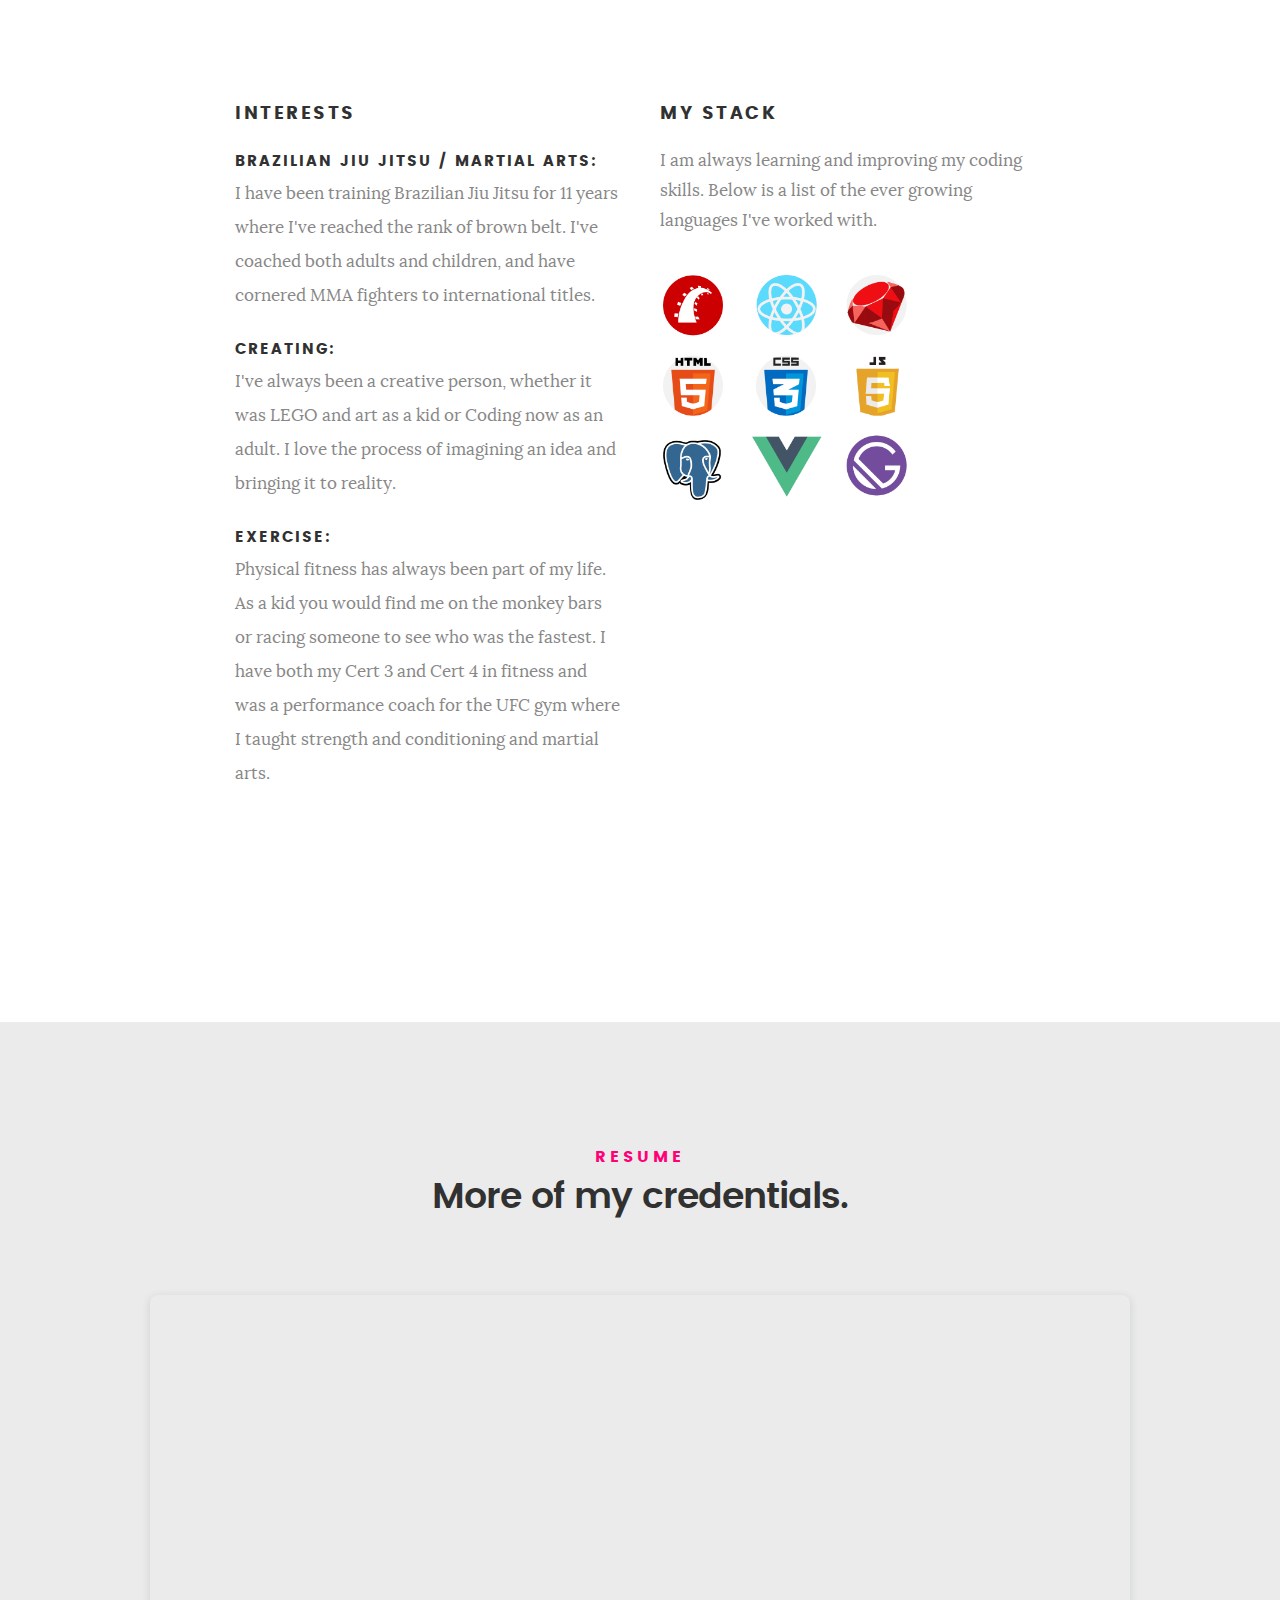
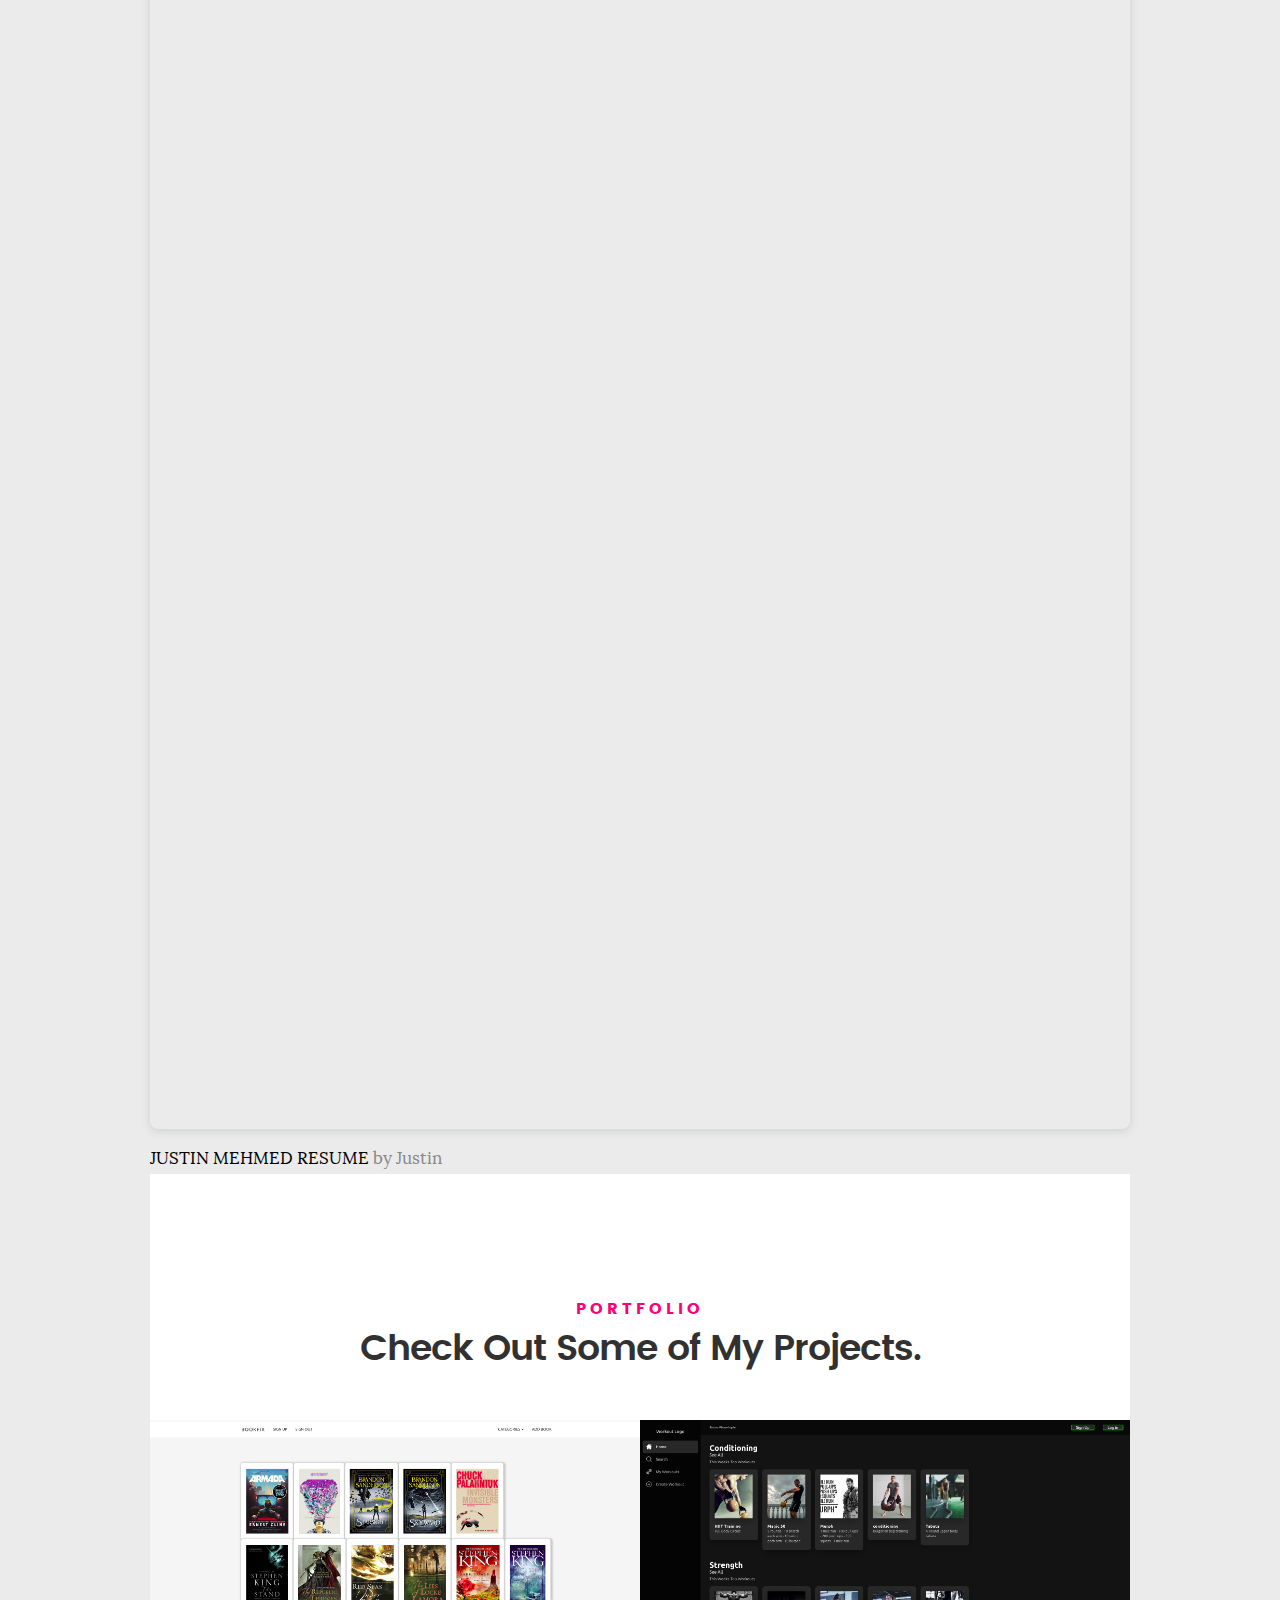
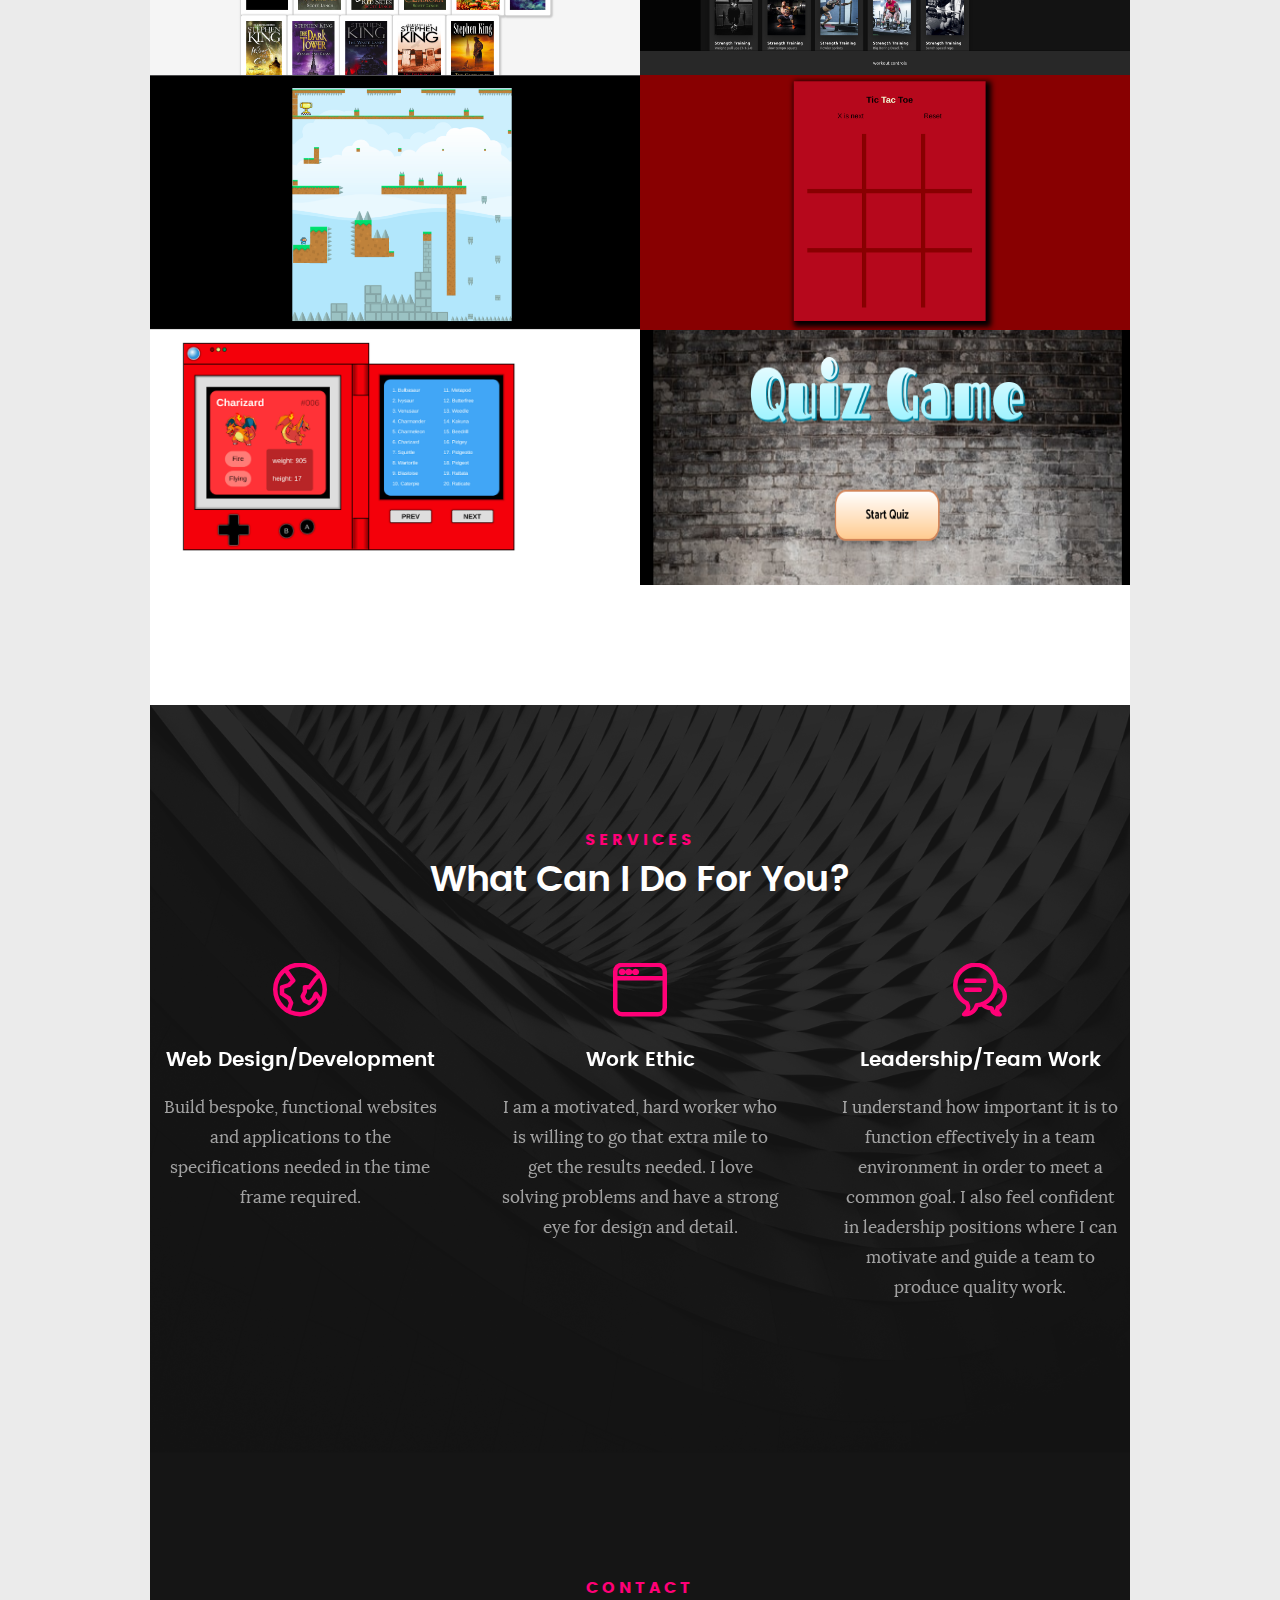
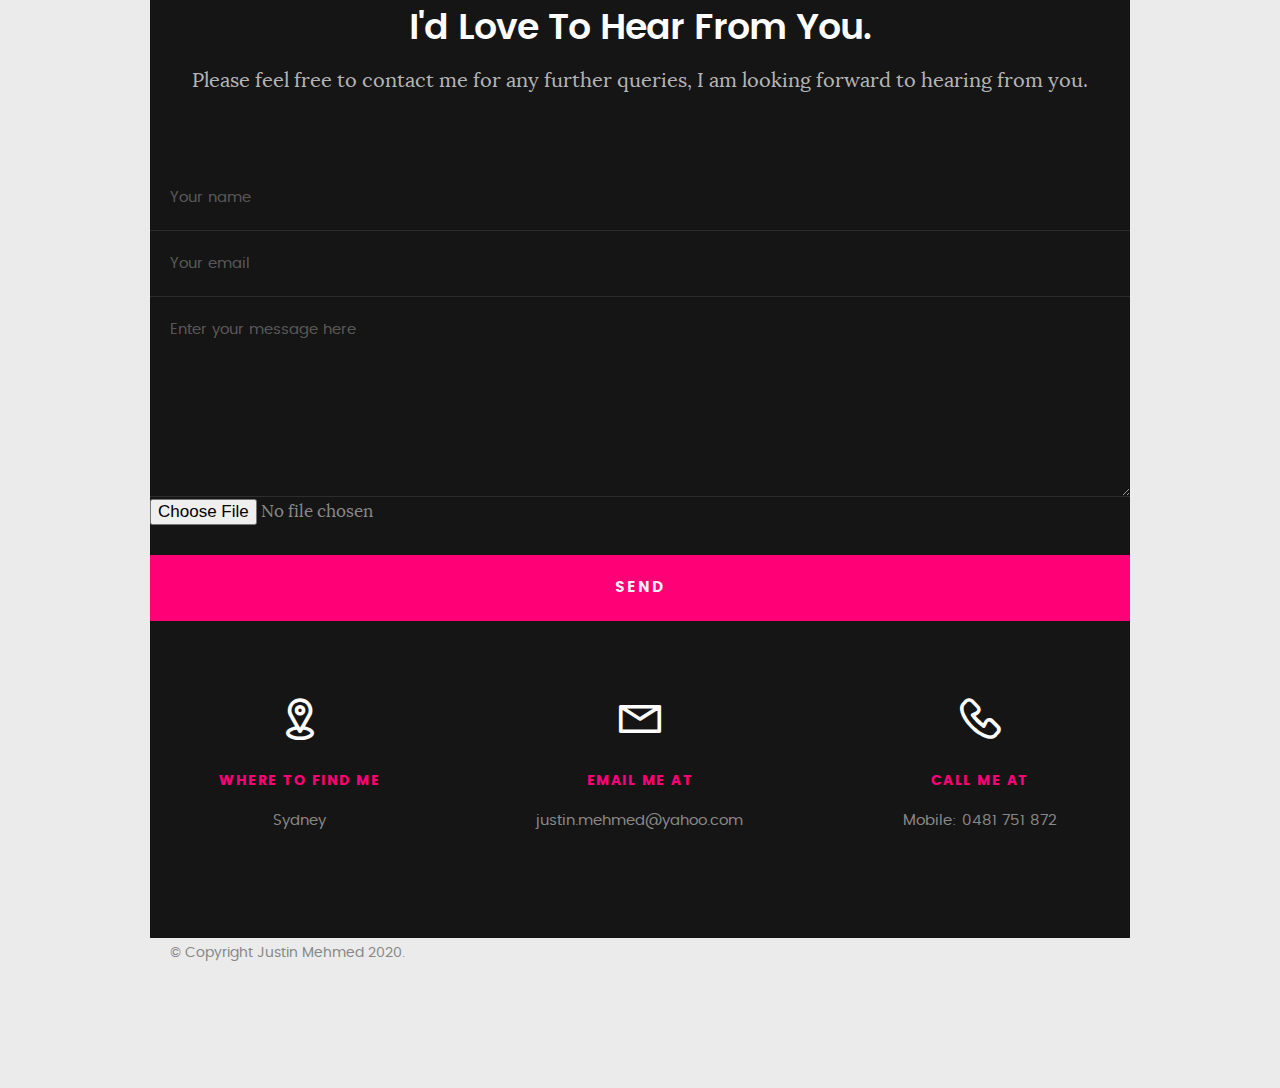
==== commit 71480eb7: "resume" ====
--- a/index.html
+++ b/index.html
@@ -182,14 +182,15 @@
    		<div class="col-twelve resume-header">
 			
 		   </div>
+		   
 		   <div style="position: relative; width: 100%; height: 0; padding-top: 141.4286%;
  padding-bottom: 48px; box-shadow: 0 2px 8px 0 rgba(63,69,81,0.16); margin-top: 1.6em; margin-bottom: 0.9em; overflow: hidden;
  border-radius: 8px; will-change: transform;">
-  <iframe style="position: absolute; width: 100%; height: 100%; top: 0; left: 0; border: none; padding: 0;margin: 0;"
-    src="https:&#x2F;&#x2F;www.canva.com&#x2F;design&#x2F;DAENcBlptjw&#x2F;view?embed">
+  <iframe loading="lazy" style="position: absolute; width: 100%; height: 100%; top: 0; left: 0; border: none; padding: 0;margin: 0;"
+    src="https:&#x2F;&#x2F;www.canva.com&#x2F;design&#x2F;DAE3YxDQGxs&#x2F;view?embed" allowfullscreen="allowfullscreen" allow="fullscreen">
   </iframe>
 </div>
-<a href="https:&#x2F;&#x2F;www.canva.com&#x2F;design&#x2F;DAENcBlptjw&#x2F;view?utm_content=DAENcBlptjw&amp;utm_campaign=designshare&amp;utm_medium=embeds&amp;utm_source=link" target="_blank" rel="noopener">Justin Mehmed </a> by Justin
+<a href="https:&#x2F;&#x2F;www.canva.com&#x2F;design&#x2F;DAE3YxDQGxs&#x2F;view?utm_content=DAE3YxDQGxs&amp;utm_campaign=designshare&amp;utm_medium=embeds&amp;utm_source=link" target="_blank" rel="noopener">JUSTIN MEHMED RESUME</a> by Justin
 
 	<!-- Portfolio Section
    ================================================== -->
@@ -347,7 +348,7 @@
 					   </div>
 
 			         <div class="link-box">
-			            <a href="http://www.behance.net">Visit</a>
+			            <a href="http://awesome-shirt.surge.sh/">Visit</a>
 					      <a href="#" class="popup-modal-dismiss">Close</a>
 			         </div>		      
 
